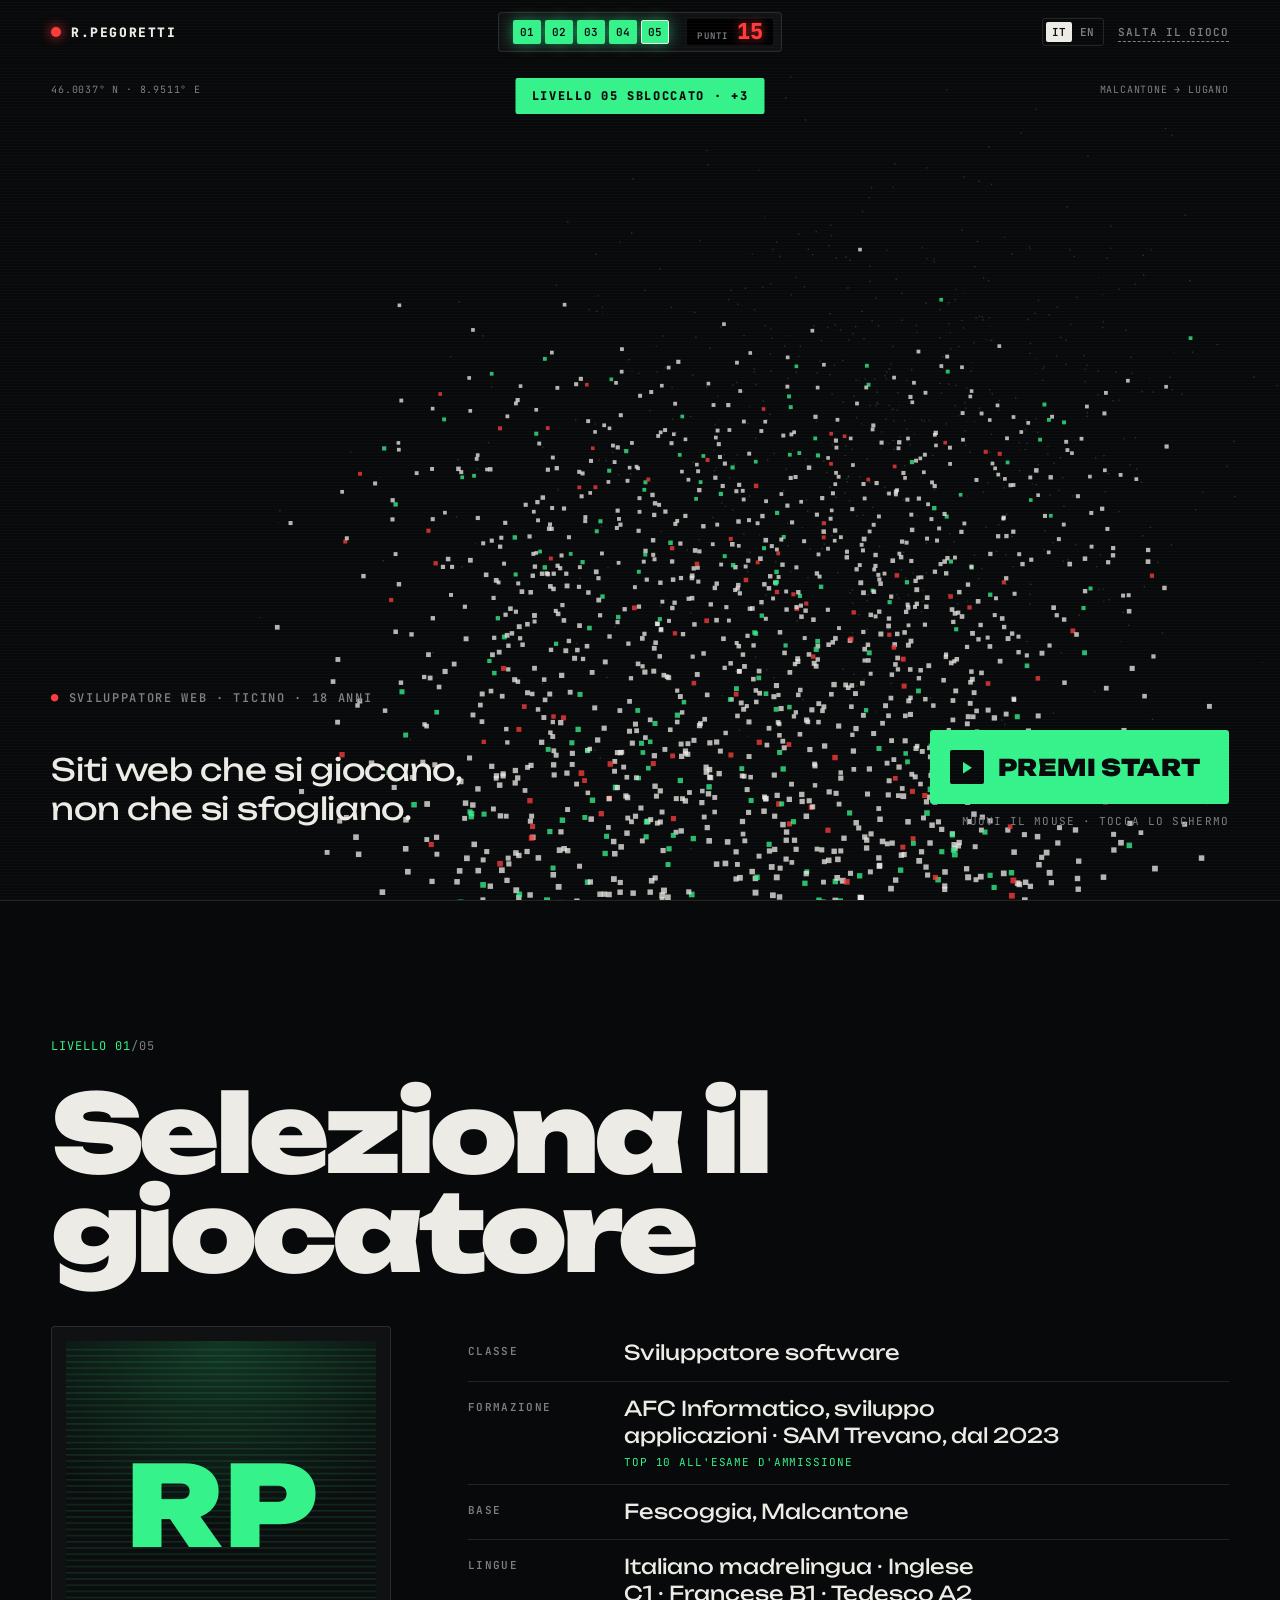
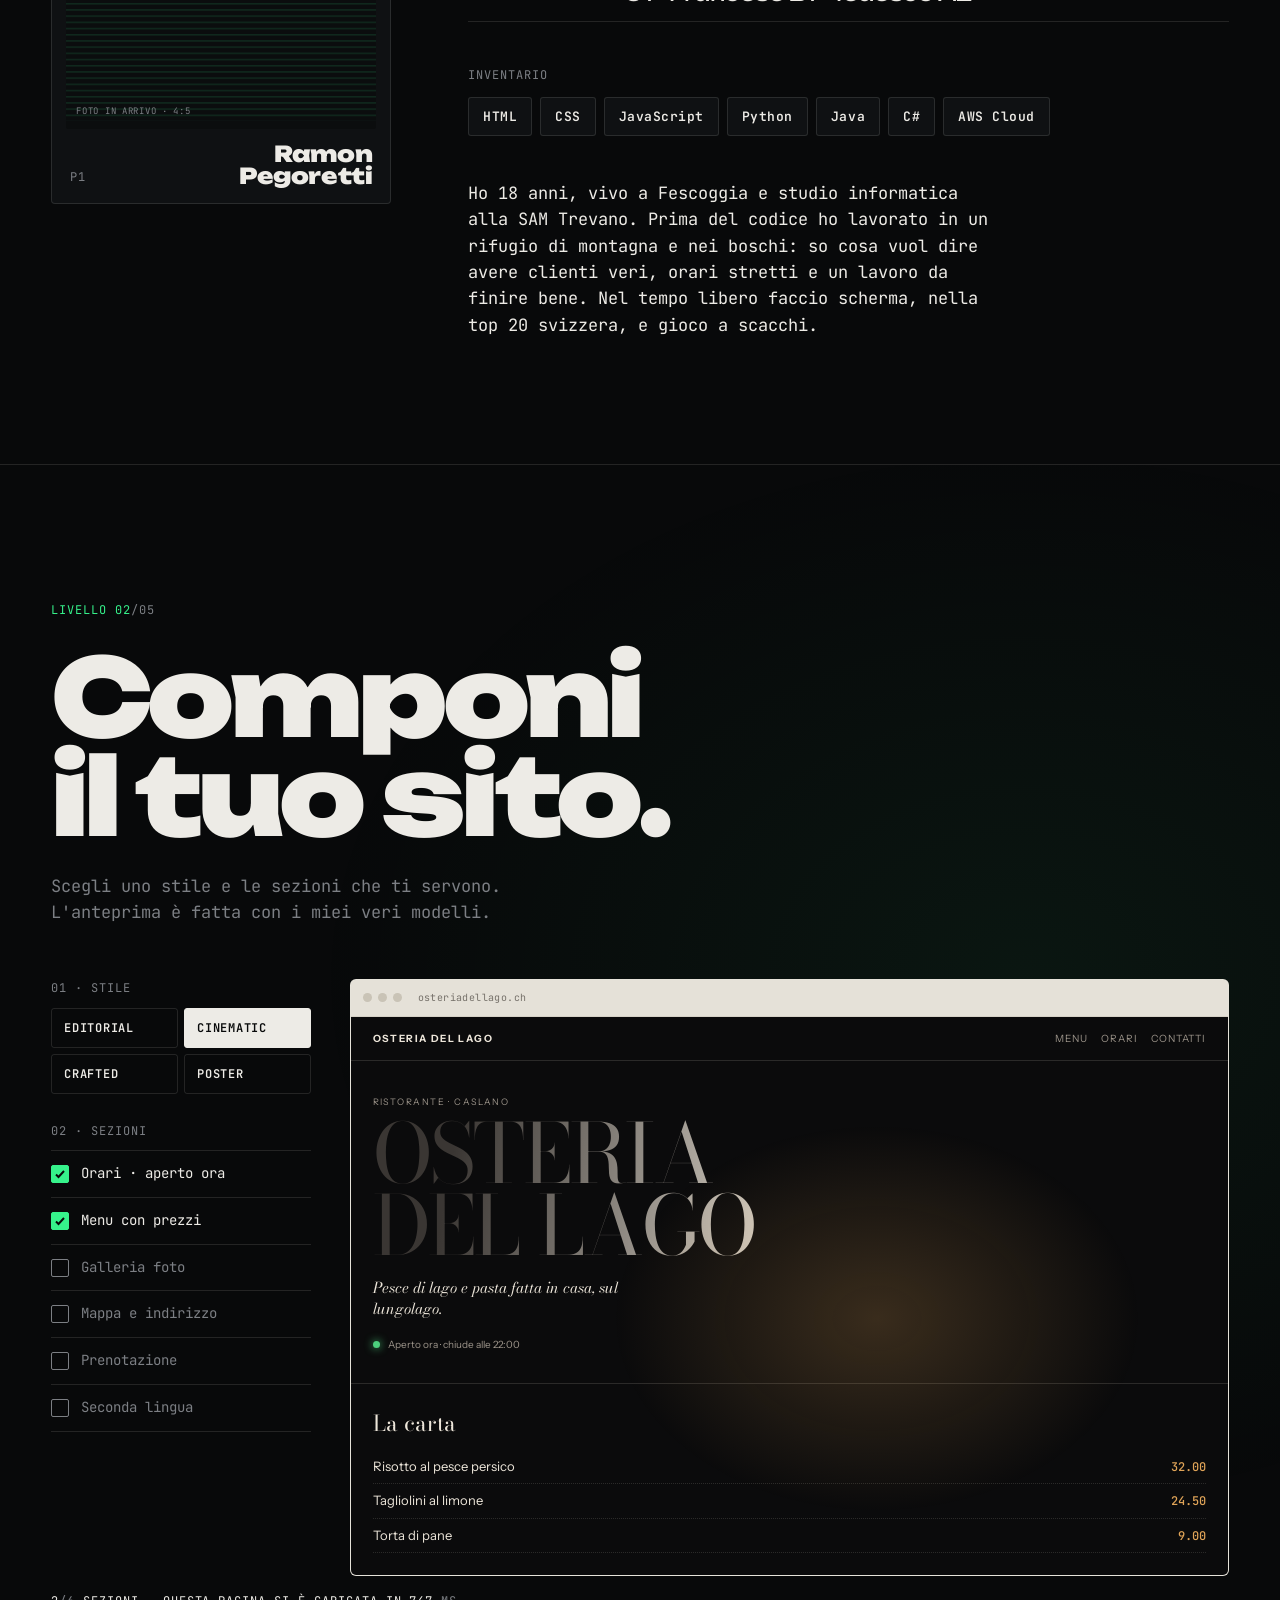
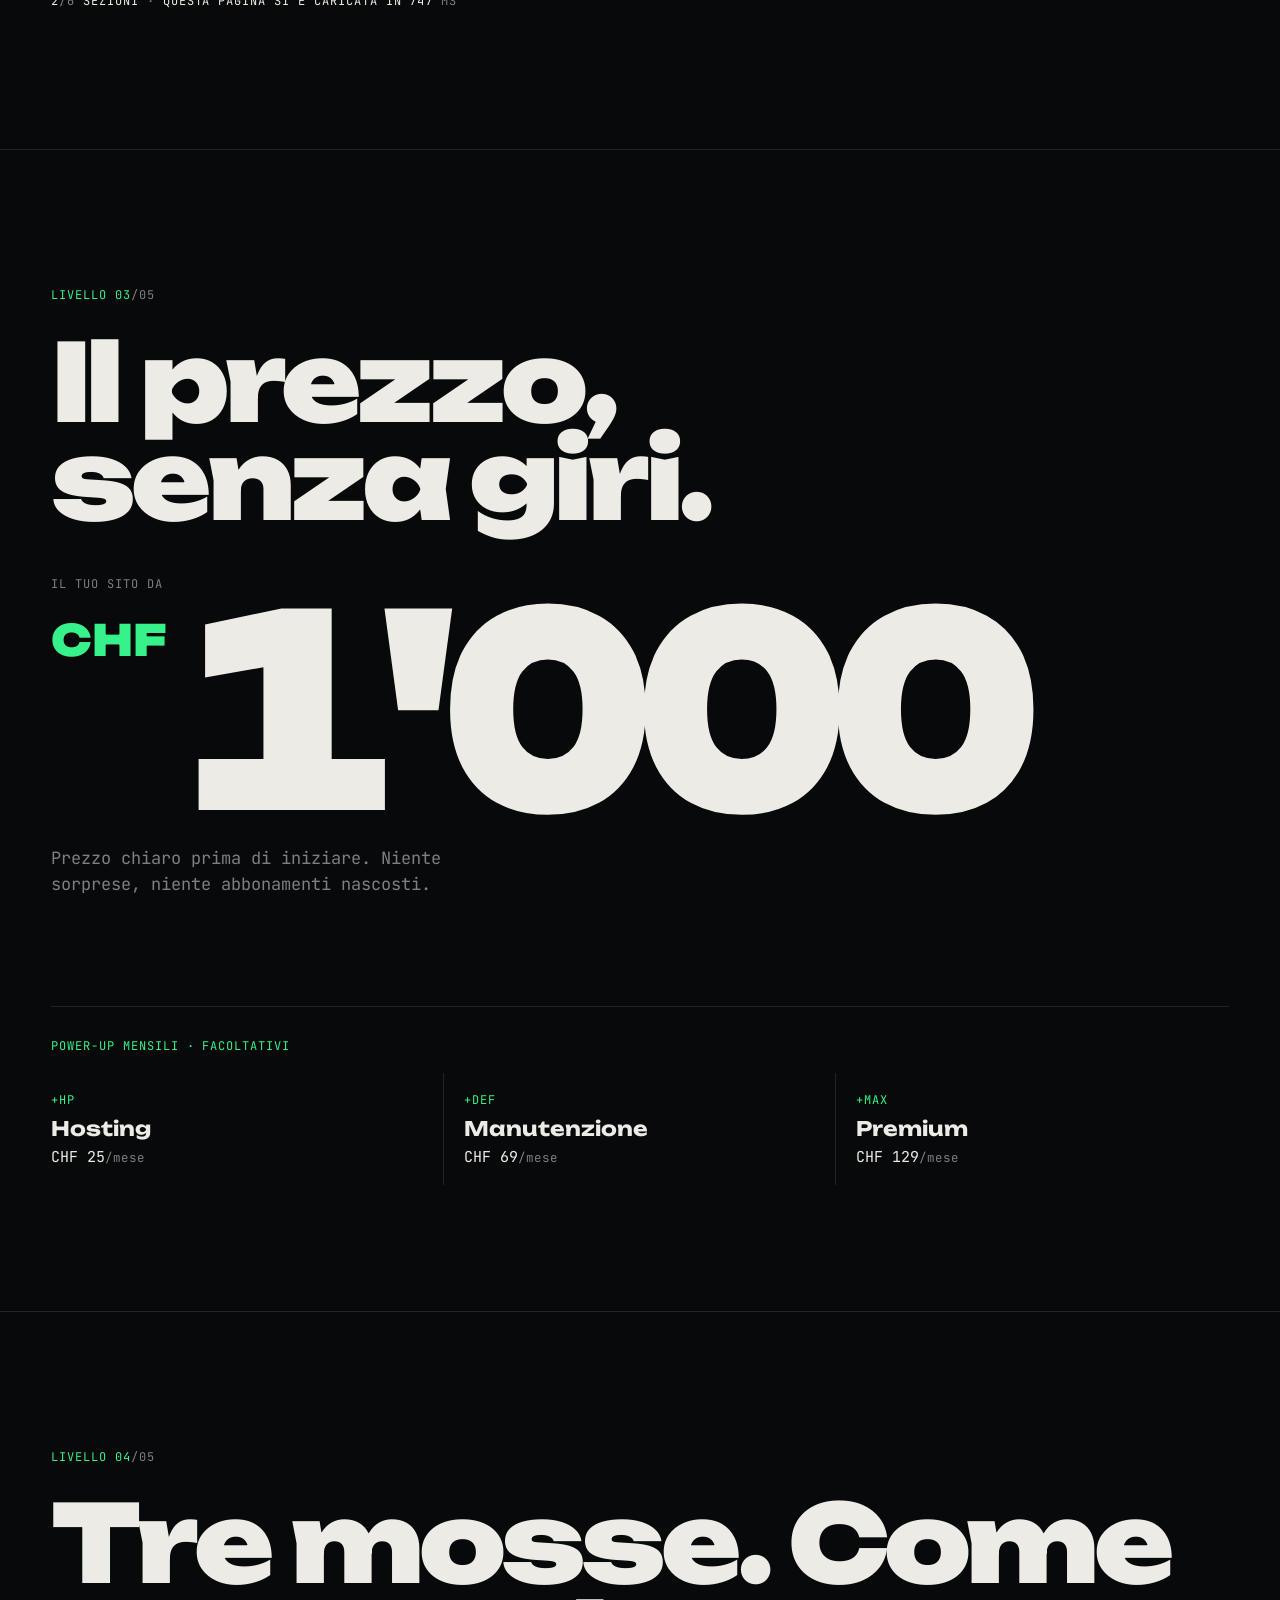
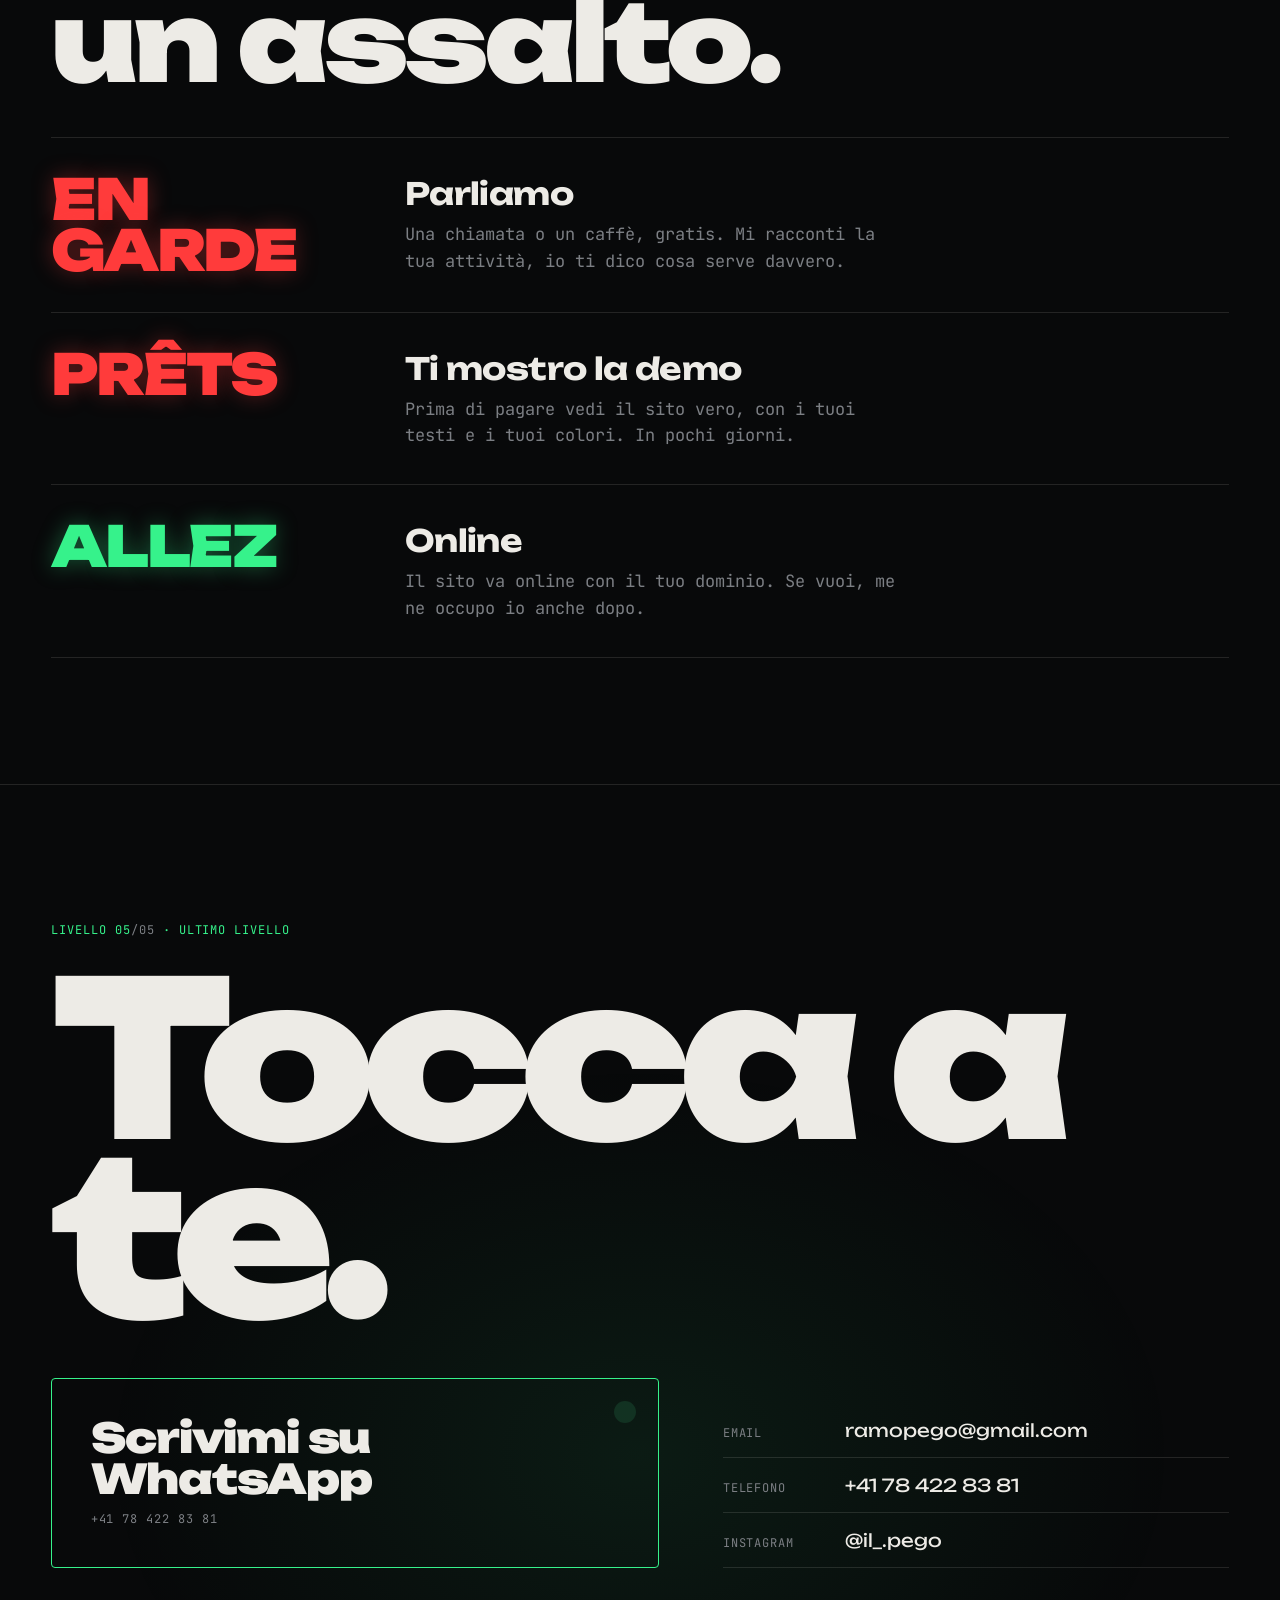
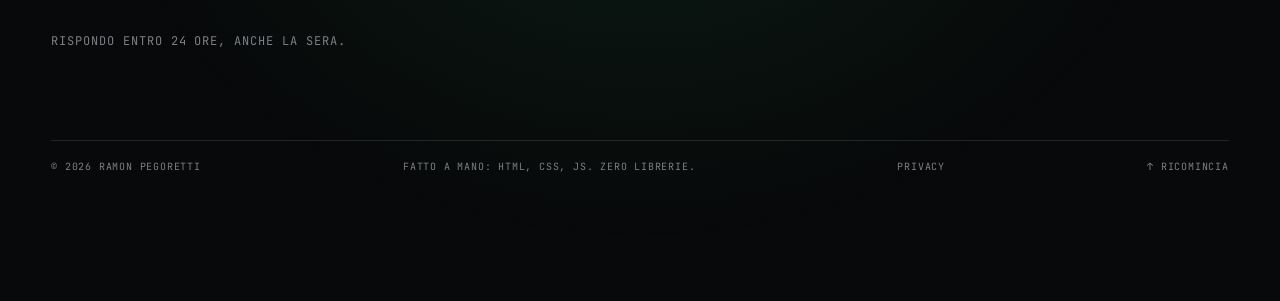
==== index.html @ c69617da "Add privacy page (IT/EN) with legal notice, link it in the footer Covers GitHub Pages hosting, Googl" ====
<!doctype html>
<html lang="it">
<head>
<meta charset="utf-8">
<meta name="viewport" content="width=device-width, initial-scale=1, viewport-fit=cover">
<title>Ramon Pegoretti · Siti web in Ticino</title>
<meta name="description" content="Sviluppatore web in Ticino. Siti veloci e su misura per attività locali, da CHF 1'000.">
<meta name="theme-color" content="#08090A">
<meta property="og:title" content="Ramon Pegoretti · Siti web in Ticino">
<meta property="og:description" content="Premi start. Siti veloci e su misura per attività locali in Ticino.">
<meta property="og:type" content="website">
<link rel="icon" href="data:image/svg+xml,%3Csvg xmlns='http://www.w3.org/2000/svg' viewBox='0 0 32 32'%3E%3Crect width='32' height='32' rx='6' fill='%2308090A'/%3E%3Ccircle cx='11' cy='16' r='5' fill='%23FF3B3B'/%3E%3Ccircle cx='21' cy='16' r='5' fill='%2336F28B'/%3E%3C/svg%3E">
<link rel="preconnect" href="https://fonts.googleapis.com">
<link rel="preconnect" href="https://fonts.gstatic.com" crossorigin>
<link href="https://fonts.googleapis.com/css2?family=JetBrains+Mono:wght@400;600;800&family=Unbounded:wght@400;700;900&display=swap" rel="stylesheet">
<link rel="stylesheet" href="style.css">
<link rel="preload" as="style" id="tplFonts" href="https://fonts.googleapis.com/css2?family=Archivo:wdth,wght@125,900&family=Bodoni+Moda:ital,opsz,wght@0,6..96,400;1,6..96,400&family=Instrument+Serif:ital@0;1&family=Young+Serif&family=Bricolage+Grotesque:wght@400;700&family=Hanken+Grotesk:wght@400;600&family=Instrument+Sans:wght@400;600&family=Caveat:wght@500&display=swap">
<script>document.documentElement.classList.add('js')</script>
<script type="application/ld+json">
{"@context":"https://schema.org","@type":"ProfessionalService","name":"Ramon Pegoretti · Web","description":"Siti web per attività locali in Ticino","areaServed":"Ticino","email":"ramopego@gmail.com","telephone":"+41784228381","priceRange":"da CHF 1000"}
</script>
</head>
<body>

<!-- ============ HUD (fencing scoreboard) ============ -->
<header class="hud" aria-label="Navigazione">
  <a class="hud__id" href="#start">
    <span class="lamp lamp--red" aria-hidden="true"></span>
    <span>R.PEGORETTI</span>
  </a>

  <nav class="hud__board" aria-label="Livelli">
    <ol class="pips">
      <li><a href="#chi" data-pip="1" aria-label="Livello 1">01</a></li>
      <li><a href="#cosa" data-pip="2" aria-label="Livello 2">02</a></li>
      <li><a href="#prezzi" data-pip="3" aria-label="Livello 3">03</a></li>
      <li><a href="#come" data-pip="4" aria-label="Livello 4">04</a></li>
      <li><a href="#contatto" data-pip="5" aria-label="Livello 5">05</a></li>
    </ol>
    <div class="score" aria-live="polite">
      <span class="score__label" data-i18n="hud.score">PUNTI</span>
      <span class="score__num" id="score">00</span>
    </div>
  </nav>

  <div class="hud__right">
    <button class="lang" id="lang" type="button" aria-label="Switch to English">
      <span class="lang__on">IT</span><span>EN</span>
    </button>
    <button class="skip" id="skip" type="button" data-i18n="hud.skip">Salta il gioco</button>
  </div>
</header>

<canvas class="field" id="field" aria-hidden="true"></canvas>
<canvas class="fxlayer" id="fx" aria-hidden="true"></canvas>

<div class="toast" id="toast" role="status" aria-live="polite"></div>

<main>

<!-- ============ START SCREEN ============ -->
<section class="start" id="start">
  <div class="start__ui">
    <p class="start__kicker"><span class="blink">●</span> <span data-i18n="start.kicker">SVILUPPATORE WEB · TICINO · 18 ANNI</span></p>
    <h1 class="start__title">
      <span class="sr-title">Ramon Pegoretti</span>
      <span class="start__line" data-i18n="start.line">Siti web che si giocano, non che si sfogliano.</span>
    </h1>
    <div class="start__actions">
      <a class="btn-start" href="#chi" id="startBtn">
        <span class="btn-start__key">▶</span>
        <span data-i18n="start.cta">PREMI START</span>
      </a>
      <p class="start__hint" data-i18n="start.hint">muovi il mouse · tocca lo schermo</p>
    </div>
  </div>
  <div class="start__meta mono">
    <span>46.0037° N · 8.9511° E</span>
    <span data-i18n="start.meta">MALCANTONE → LUGANO</span>
  </div>
</section>

<!-- ============ LEVEL 01 · CHI SONO ============ -->
<section class="level" id="chi" data-level="1">
  <div class="level__tag mono"><span data-i18n="lv">LIVELLO</span> 01<span class="dim">/05</span></div>
  <h2 class="level__title" data-i18n="l1.title">Seleziona il giocatore</h2>

  <div class="player">
    <div class="player__card">
      <div class="player__portrait" data-gap="photo">
        <svg viewBox="0 0 200 240" aria-hidden="true" class="player__piste">
          <defs>
            <pattern id="scan" width="4" height="4" patternUnits="userSpaceOnUse"><rect width="4" height="1" fill="currentColor" opacity=".12"/></pattern>
          </defs>
          <rect width="200" height="240" fill="url(#scan)"/>
          <text x="100" y="128" text-anchor="middle" font-family="Unbounded" font-weight="900" font-size="72" fill="currentColor">RP</text>
        </svg>
        <span class="mono cap" data-i18n="l1.photo">FOTO IN ARRIVO · 4:5</span>
      </div>
      <div class="player__name">
        <span class="mono dim">P1</span>
        <strong>Ramon<br>Pegoretti</strong>
      </div>
    </div>

    <div class="player__stats">
      <dl class="sheet">
        <div><dt data-i18n="l1.class">Classe</dt><dd data-i18n="l1.classv">Sviluppatore software</dd></div>
        <div><dt data-i18n="l1.school">Formazione</dt><dd><span data-i18n="l1.schoolv">AFC Informatico, sviluppo applicazioni · SAM Trevano, dal 2023</span><small class="sheet__note mono" data-i18n="l1.rank">Top 10 all'esame d'ammissione</small></dd></div>
        <div><dt data-i18n="l1.base">Base</dt><dd>Fescoggia, Malcantone</dd></div>
        <div><dt data-i18n="l1.lang">Lingue</dt><dd data-i18n="l1.langv">Italiano madrelingua · Inglese C1 · Francese B1 · Tedesco A2</dd></div>
      </dl>

      <div class="inv" data-wire="inventory.map(Slot)" style="--d:0">
        <p class="mono dim" data-i18n="l1.inv">INVENTARIO</p>
        <ul aria-label="Competenze tecniche">
          <li>HTML</li><li>CSS</li><li>JavaScript</li><li>Python</li><li>Java</li><li>C#</li><li>AWS Cloud</li>
        </ul>
      </div>

      <p class="bio" data-i18n="l1.bio">Ho 18 anni, vivo a Fescoggia e studio informatica alla SAM Trevano. Prima del codice ho lavorato in un rifugio di montagna e nei boschi: so cosa vuol dire avere clienti veri, orari stretti e un lavoro da finire bene. Nel tempo libero faccio scherma, nella top 20 svizzera, e gioco a scacchi.</p>
    </div>
  </div>
</section>

<!-- ============ LEVEL 02 · COSA COSTRUISCO (builder) ============ -->
<section class="level level--build" id="cosa" data-level="2">
  <div class="level__tag mono"><span data-i18n="lv">LIVELLO</span> 02<span class="dim">/05</span></div>
  <h2 class="level__title" data-i18n="l2.title">Componi il tuo sito.</h2>
  <p class="level__lead" data-i18n="l2.lead">Scegli uno stile e le sezioni che ti servono. L'anteprima è fatta con i miei veri modelli.</p>

  <div class="builder">
    <form class="config" id="config" onsubmit="return false">
      <fieldset>
        <legend class="mono dim" data-i18n="l2.style">01 · Stile</legend>
        <div class="styles">
          <label><input type="radio" name="style" value="editorial"><span>Editorial</span></label>
          <label><input type="radio" name="style" value="cinematic" checked><span>Cinematic</span></label>
          <label><input type="radio" name="style" value="crafted"><span>Crafted</span></label>
          <label><input type="radio" name="style" value="poster"><span>Poster</span></label>
        </div>
      </fieldset>
      <fieldset>
        <legend class="mono dim" data-i18n="l2.sections">02 · Sezioni</legend>
        <div class="checks">
          <label><input type="checkbox" name="sec" value="hours" checked><span data-i18n="b.hours">Orari · aperto ora</span></label>
          <label><input type="checkbox" name="sec" value="menu" checked><span data-i18n="b.menu">Menu con prezzi</span></label>
          <label><input type="checkbox" name="sec" value="gallery"><span data-i18n="b.gallery">Galleria foto</span></label>
          <label><input type="checkbox" name="sec" value="map"><span data-i18n="b.map">Mappa e indirizzo</span></label>
          <label><input type="checkbox" name="sec" value="book"><span data-i18n="b.book">Prenotazione</span></label>
          <label><input type="checkbox" name="sec" value="lang"><span data-i18n="b.lang">Seconda lingua</span></label>
        </div>
      </fieldset>
    </form>

    <div class="screen" id="screen">
      <div class="screen__bar"><i></i><i></i><i></i><span class="mono" id="url">osteriadellago.ch</span></div>
      <div class="mini" id="mini" data-style="cinematic" aria-label="Anteprima del sito">
        <nav class="m-nav">
          <span class="m-brand">Osteria del Lago</span>
          <span class="m-links"><span data-i18n="m.menu">Menu</span><span data-i18n="m.hours">Orari</span><span data-i18n="m.contact">Contatti</span></span>
          <span class="m-lang" data-sec="lang">IT · EN</span>
          <span class="m-btn" data-sec="book" data-i18n="m.book">Prenota</span>
        </nav>
        <header class="m-hero">
          <p class="m-kick" data-i18n="m.kick">Ristorante · Caslano</p>
          <h4 class="m-title">Osteria<br>del Lago</h4>
          <p class="m-sub" data-i18n="m.sub">Pesce di lago e pasta fatta in casa, sul lungolago.</p>
          <span class="m-open" data-sec="hours"><i></i><span data-i18n="m.open">Aperto ora · chiude alle 22:00</span></span>
        </header>
        <section class="m-menu" data-sec="menu">
          <p class="m-h" data-i18n="m.carta">La carta</p>
          <ul>
            <li><span>Risotto al pesce persico</span><b>32.00</b></li>
            <li><span>Tagliolini al limone</span><b>24.50</b></li>
            <li><span>Torta di pane</span><b>9.00</b></li>
          </ul>
        </section>
        <section class="m-gallery" data-sec="gallery"><i></i><i></i><i></i></section>
        <section class="m-map" data-sec="map"><span>Via Lungolago 4 · 6987 Caslano</span></section>
        <section class="m-book" data-sec="book"><span data-i18n="m.bookFull">Prenota un tavolo</span><b>→</b></section>
      </div>
    </div>
  </div>
  <p class="build__meter mono"><span id="built">2</span>/6 <span data-i18n="l2.blocks">sezioni</span> · <span data-i18n="l2.speed">questa pagina si è caricata in</span> <span id="ms">–</span> ms</p>
</section>

<!-- ============ LEVEL 03 · PREZZI ============ -->
<section class="level level--price" id="prezzi" data-level="3">
  <div class="level__tag mono"><span data-i18n="lv">LIVELLO</span> 03<span class="dim">/05</span></div>
  <h2 class="level__title" data-i18n="l3.title">Il prezzo, senza giri.</h2>

  <div class="price">
    <p class="price__from mono" data-i18n="l3.from">IL TUO SITO DA</p>
    <p class="price__num"><span class="cur">CHF</span><span id="priceNum" data-to="1000">1'000</span></p>
    <p class="price__note" data-i18n="l3.note">Prezzo chiaro prima di iniziare. Niente sorprese, niente abbonamenti nascosti.</p>
  </div>

  <div class="powerups" data-wire="plans.forEach(render)" style="--d:0">
    <p class="mono dim" data-i18n="l3.pu">POWER-UP MENSILI · FACOLTATIVI</p>
    <ul>
      <li><span class="mono">+HP</span><strong>Hosting</strong><em>CHF 25<small data-i18n="mo">/mese</small></em></li>
      <li><span class="mono">+DEF</span><strong data-i18n="l3.maint">Manutenzione</strong><em>CHF 69<small data-i18n="mo">/mese</small></em></li>
      <li><span class="mono">+MAX</span><strong>Premium</strong><em>CHF 129<small data-i18n="mo">/mese</small></em></li>
    </ul>
  </div>
</section>

<!-- ============ LEVEL 04 · COME FUNZIONA ============ -->
<section class="level level--quest" id="come" data-level="4">
  <div class="level__tag mono"><span data-i18n="lv">LIVELLO</span> 04<span class="dim">/05</span></div>
  <h2 class="level__title" data-i18n="l4.title">Tre mosse. Come un assalto.</h2>

  <ol class="quest">
    <li>
      <span class="quest__n">EN<br>GARDE</span>
      <div><h3 data-i18n="l4.s1">Parliamo</h3><p data-i18n="l4.s1p">Una chiamata o un caffè, gratis. Mi racconti la tua attività, io ti dico cosa serve davvero.</p></div>
    </li>
    <li>
      <span class="quest__n">PRÊTS</span>
      <div><h3 data-i18n="l4.s2">Ti mostro la demo</h3><p><span data-i18n="l4.s2p">Prima di pagare vedi il sito vero, con i tuoi testi e i tuoi colori.</span> <span data-gap="timing" class="gap-inline" data-i18n="l4.s2t">In pochi giorni.</span></p></div>
    </li>
    <li>
      <span class="quest__n">ALLEZ</span>
      <div><h3 data-i18n="l4.s3">Online</h3><p><span data-i18n="l4.s3p">Il sito va online con il tuo dominio. Se vuoi, me ne occupo io anche dopo.</span></p></div>
    </li>
  </ol>
</section>

<!-- ============ LEVEL 05 · CONTATTO ============ -->
<section class="level level--final" id="contatto" data-level="5">
  <div class="level__tag mono"><span data-i18n="lv">LIVELLO</span> 05<span class="dim">/05</span> · <span data-i18n="l5.tag">ULTIMO LIVELLO</span></div>
  <h2 class="final__title" data-i18n="l5.title">Tocca a te.</h2>

  <div class="final">
    <a class="touche" id="touche" href="https://wa.me/41784228381" target="_blank" rel="noopener">
      <span class="touche__lamp" aria-hidden="true"></span>
      <span class="touche__txt" data-i18n="l5.wa">Scrivimi su WhatsApp</span>
      <span class="mono dim">+41 78 422 83 81</span>
    </a>
    <ul class="links" data-wire="contacts.map(Link)" style="--d:0">
      <li><a href="mailto:ramopego@gmail.com"><span class="mono dim">EMAIL</span>ramopego@gmail.com</a></li>
      <li><a href="tel:+41784228381"><span class="mono dim" data-i18n="l5.tel">TELEFONO</span>+41 78 422 83 81</a></li>
      <li><a href="https://instagram.com/il_.pego" target="_blank" rel="noopener"><span class="mono dim">INSTAGRAM</span>@il_.pego</a></li>
    </ul>
    <p class="final__micro mono" data-gap="reply" data-i18n="l5.micro">Rispondo entro 24 ore, anche la sera.</p>
  </div>

  <footer class="foot mono">
    <span>© 2026 Ramon Pegoretti</span>
    <span data-i18n="foot.made">Fatto a mano: HTML, CSS, JS. Zero librerie.</span>
    <a href="privacy.html">Privacy</a>
    <a href="#start" data-i18n="foot.top">↑ ricomincia</a>
  </footer>
</section>

</main>

<!-- sticky phone bar -->
<nav class="dock" aria-label="Contatto rapido">
  <a href="https://wa.me/41784228381" class="dock__main">WhatsApp</a>
  <a href="tel:+41784228381" data-i18n="dock.call">Chiama</a>
  <a href="mailto:ramopego@gmail.com">Email</a>
</nav>

<script src="i18n.js"></script>
<script src="fx.js"></script>
<script src="game.js"></script>
</body>
</html>
---- style.css ----
/* ============ tokens ============ */
:root{
  --bg:#08090A;
  --bg-2:#0F1113;
  --ink:#EDEBE6;
  --dim:#7C7F84;
  --line:rgba(237,235,230,.12);
  --green:#36F28B;   /* scoreboard: action, "touché" */
  --red:#FF3B3B;     /* scoreboard: hit, alert */
  --display:"Unbounded",ui-sans-serif,sans-serif;
  --mono:"JetBrains Mono",ui-monospace,monospace;
  --ease:cubic-bezier(.16,1,.3,1);
  --gut:clamp(16px,4vw,56px);
  --hud:64px;
}
*,*::before,*::after{box-sizing:border-box}
html{scroll-behavior:smooth;-webkit-text-size-adjust:100%}
body{margin:0;background:var(--bg);color:var(--ink);font:400 17px/1.55 var(--mono);overflow-x:hidden}
a{color:inherit}
button{font:inherit;color:inherit;background:none;border:0;cursor:pointer}
.mono{font-family:var(--mono);letter-spacing:.08em;font-size:12px;text-transform:uppercase}
.dim{color:var(--dim)}
.sr-title{position:absolute;width:1px;height:1px;overflow:hidden;clip:rect(0 0 0 0)}
:focus-visible{outline:2px solid var(--green);outline-offset:3px}
::selection{background:var(--green);color:var(--bg)}

/* grain + scanlines over everything */
body::after{content:"";position:fixed;inset:0;pointer-events:none;z-index:50;
  background:repeating-linear-gradient(0deg,rgba(255,255,255,.018) 0 1px,transparent 1px 3px);mix-blend-mode:screen}

/* ============ HUD ============ */
.hud{position:fixed!important;inset:0 0 auto;z-index:40;height:var(--hud);display:grid;grid-template-columns:1fr auto 1fr;align-items:center;
  padding:0 var(--gut);background:linear-gradient(var(--bg) 30%,rgba(8,9,10,0));}
.hud__id{display:flex;align-items:center;gap:10px;text-decoration:none;font:800 13px var(--mono);letter-spacing:.12em}
.lamp{width:10px;height:10px;border-radius:50%;background:var(--red);box-shadow:0 0 12px var(--red)}
.hud__board{display:flex;align-items:center;gap:18px;border:1px solid var(--line);padding:6px 8px 6px 14px;border-radius:4px;background:var(--bg-2)}
.pips{display:flex;gap:4px;list-style:none;margin:0;padding:0}
.pips a{display:block;font:600 11px var(--mono);text-decoration:none;padding:4px 6px;border-radius:2px;color:var(--dim);border:1px solid transparent;transition:.25s var(--ease)}
.pips a.on{color:var(--bg);background:var(--green);box-shadow:0 0 14px rgba(54,242,139,.5)}
.pips a.here{border-color:var(--ink);color:var(--ink)}
.pips a.on.here{color:var(--bg)}
.score{display:flex;align-items:baseline;gap:8px;padding:2px 10px;background:#000;border-radius:2px}
.score__label{font:600 9px var(--mono);letter-spacing:.14em;color:var(--dim)}
.score__num{font:800 22px/1 var(--mono);color:var(--red);text-shadow:0 0 10px rgba(255,59,59,.7);font-variant-numeric:tabular-nums;min-width:2ch;text-align:right}
.score.bump .score__num{animation:bump .5s var(--ease)}
@keyframes bump{30%{transform:scale(1.35);color:var(--green);text-shadow:0 0 18px var(--green)}}
.hud__right{display:flex;justify-content:flex-end;align-items:center;gap:14px}
.lang{display:flex;gap:2px;font:600 11px var(--mono);border:1px solid var(--line);border-radius:3px;padding:3px}
.lang span{padding:3px 6px;border-radius:2px;color:var(--dim)}
.lang .lang__on{background:var(--ink);color:var(--bg)}
.skip{font:600 11px var(--mono);letter-spacing:.08em;text-transform:uppercase;color:var(--dim);border-bottom:1px dashed var(--dim);padding:2px 0}
.skip:hover{color:var(--ink)}

/* toast */
.toast{position:fixed;left:50%;top:calc(var(--hud) + 14px);z-index:45;transform:translate(-50%,-20px);opacity:0;pointer-events:none;
  font:800 12px var(--mono);letter-spacing:.14em;background:var(--green);color:var(--bg);padding:10px 16px;border-radius:2px;transition:.45s var(--ease);white-space:nowrap}
.toast.show{opacity:1;transform:translate(-50%,0)}

/* ============ START ============ */
.start{position:relative;height:100svh;min-height:560px;overflow:hidden;display:grid;align-items:end;padding:0 var(--gut) clamp(40px,8vh,90px)}
.field,.fxlayer{position:fixed;inset:0;width:100vw;height:100vh;pointer-events:none}
.field{z-index:0}
.fxlayer{z-index:35}
main,.hud,.dock{position:relative}
main{z-index:1}
.start__ui{position:relative;display:grid;grid-template-columns:1fr auto;gap:24px 40px;align-items:end;pointer-events:none}
.start__ui a{pointer-events:auto}
.start__kicker{grid-column:1/-1;margin:0;font:600 12px var(--mono);letter-spacing:.14em;color:var(--dim)}
.blink{color:var(--red);animation:blink 1.2s steps(2) infinite}
@keyframes blink{50%{opacity:0}}
.start__title{margin:0;font:400 clamp(20px,2.4vw,32px)/1.25 var(--display);max-width:22ch;text-wrap:balance;letter-spacing:-.01em}
.start__actions{display:grid;justify-items:end;gap:10px}
.btn-start{display:inline-flex;align-items:center;gap:14px;text-decoration:none;font:900 clamp(18px,1.8vw,24px) var(--display);letter-spacing:.02em;
  background:var(--green);color:var(--bg);padding:20px 28px 20px 20px;border-radius:3px;box-shadow:0 0 0 0 rgba(54,242,139,.5);animation:pulse 2s infinite}
.btn-start__key{display:grid;place-items:center;width:34px;height:34px;background:var(--bg);color:var(--green);border-radius:2px;font-size:14px}
.btn-start:hover{animation:none;box-shadow:0 0 40px rgba(54,242,139,.6)}
@keyframes pulse{70%{box-shadow:0 0 0 18px rgba(54,242,139,0)}100%{box-shadow:0 0 0 0 rgba(54,242,139,0)}}
.start__hint{margin:0;font:400 11px var(--mono);letter-spacing:.1em;color:var(--dim);text-transform:uppercase}
.start__meta{position:absolute;top:calc(var(--hud) + 18px);left:var(--gut);right:var(--gut);display:flex;justify-content:space-between;color:var(--dim);font-size:10px}
/* no-JS fallback: show the name as text */
html:not(.js) .sr-title{position:static;width:auto;height:auto;display:block;font:900 16vw/.9 var(--display);letter-spacing:-.05em}

/* ============ LEVELS shared ============ */
.level{position:relative;min-height:100svh;padding:calc(var(--hud) + 8vh) var(--gut) 14vh;border-top:1px solid var(--line)}
.level__tag{color:var(--green);margin-bottom:28px}
.level__tag .dim{color:var(--dim)}
.level__title{margin:0 0 5vh;font:900 clamp(40px,8.4vw,136px)/.92 var(--display);letter-spacing:-.045em;max-width:12ch;text-wrap:balance}
.level__lead{max-width:52ch;color:var(--dim);margin:-2vh 0 6vh;text-wrap:pretty}
/* locked → unlocked */
.js .level .level__title,.js .level .level__lead{transition:opacity .9s var(--ease),transform .9s var(--ease),filter .9s var(--ease)}
.js .level:not(.unlocked) .level__title{opacity:.08;transform:translateY(40px);filter:blur(6px)}
.js .level:not(.unlocked) .level__lead{opacity:0}

/* ============ L1 PLAYER ============ */
.player{display:grid;grid-template-columns:minmax(220px,340px) 1fr;gap:clamp(28px,6vw,96px);align-items:start}
.player__card{border:1px solid var(--line);background:var(--bg-2);padding:14px;border-radius:4px;position:sticky;top:calc(var(--hud) + 24px)}
.player__portrait{position:relative;aspect-ratio:4/5;background:radial-gradient(120% 80% at 50% 0%,rgba(54,242,139,.18),transparent 60%),#0B0D0E;color:var(--green);border-radius:2px;overflow:hidden}
.player__piste{position:absolute;inset:0;width:100%;height:100%}
.player__portrait .cap{position:absolute;left:10px;bottom:10px;font-size:9px;color:var(--dim)}
.player__name{display:flex;justify-content:space-between;align-items:end;padding:14px 4px 2px}
.player__name strong{font:900 22px/1 var(--display);letter-spacing:-.02em;text-align:right}
.sheet{margin:0;display:grid}
.sheet div{display:grid;grid-template-columns:140px 1fr;gap:16px;padding:14px 0;border-bottom:1px solid var(--line)}
.sheet dt{font:600 11px var(--mono);letter-spacing:.12em;text-transform:uppercase;color:var(--dim);padding-top:4px}
.sheet dd{margin:0;text-wrap:balance;font:400 clamp(17px,1.6vw,22px)/1.3 var(--display)}
.sheet__note{display:block;margin-top:6px;color:var(--green);font-size:11px}
.inv{margin:44px 0}
.inv ul{list-style:none;margin:12px 0 0;padding:0;display:flex;flex-wrap:wrap;gap:8px}
.inv li{font:600 13px var(--mono);letter-spacing:.04em;padding:10px 14px;border:1px solid var(--line);border-radius:3px;background:var(--bg-2);
  transition:transform .5s var(--ease),opacity .5s var(--ease),border-color .2s}
.inv li:hover{border-color:var(--green);color:var(--green)}
.js .level:not(.unlocked) .inv li{opacity:0;transform:translateY(10px) scale(.9)}
.inv li:nth-child(2){transition-delay:40ms}.inv li:nth-child(3){transition-delay:80ms}.inv li:nth-child(4){transition-delay:120ms}
.inv li:nth-child(5){transition-delay:160ms}.inv li:nth-child(6){transition-delay:200ms}.inv li:nth-child(7){transition-delay:240ms}
.bars{list-style:none;padding:0;margin:44px 0;display:grid;gap:12px}
.bars li{display:grid;grid-template-columns:140px 1fr;gap:16px;align-items:center;font:600 12px var(--mono);letter-spacing:.06em}
.bars i{height:10px;background:repeating-linear-gradient(90deg,var(--line) 0 8px,transparent 8px 10px);position:relative}
.bars i::after{content:"";position:absolute;inset:0;width:calc(var(--v)*100%);background:repeating-linear-gradient(90deg,var(--green) 0 8px,transparent 8px 10px);
  transform-origin:left;transition:transform 1.2s var(--ease) .2s}
.js .level:not(.unlocked) .bars i::after{transform:scaleX(0)}
.bio{max-width:52ch;font-size:17px;text-wrap:pretty;margin:0}

/* ============ L2 BUILDER ============ */
.level--build{background:radial-gradient(80% 60% at 80% 40%,rgba(54,242,139,.06),transparent 70%)}
.builder{display:grid;grid-template-columns:260px 1fr;gap:clamp(20px,3vw,40px);align-items:start}
.config{display:grid;gap:28px;position:sticky;top:calc(var(--hud) + 24px)}
.config fieldset{border:0;margin:0;padding:0;display:grid;gap:10px}
.config legend{padding:0;margin-bottom:10px}
.config input{position:absolute;opacity:0;pointer-events:none}
.styles{display:grid;grid-template-columns:1fr 1fr;gap:6px}
.styles span{display:block;padding:11px 12px;border:1px solid var(--line);border-radius:3px;font:600 12px var(--mono);letter-spacing:.06em;text-transform:uppercase;cursor:pointer;transition:.2s var(--ease)}
.styles input:checked+span{background:var(--ink);color:var(--bg);border-color:var(--ink)}
.checks{display:grid;gap:0;border-top:1px solid var(--line)}
.checks label{cursor:pointer}
.checks span{display:flex;align-items:center;gap:12px;padding:12px 0;border-bottom:1px solid var(--line);font-size:14px;transition:color .2s}
.checks span::before{content:"";flex:none;width:18px;height:18px;border:1px solid var(--dim);border-radius:2px;transition:.2s var(--ease);
  background:no-repeat center/12px url("data:image/svg+xml,%3Csvg xmlns='http://www.w3.org/2000/svg' viewBox='0 0 12 12'%3E%3Cpath d='M2 6.5l2.5 2.5L10 3' fill='none' stroke='%2308090A' stroke-width='2'/%3E%3C/svg%3E");background-size:0}
.checks input:checked+span::before{background-color:var(--green);border-color:var(--green);background-size:12px}
.checks input:not(:checked)+span{color:var(--dim)}
.config input:focus-visible+span{outline:2px solid var(--green);outline-offset:2px}
.config label:hover span{border-color:var(--green)}
.screen{position:relative;border:1px solid var(--line);border-radius:6px;background:#E5E1D8;overflow:hidden}
.screen__bar{display:flex;align-items:center;gap:6px;padding:10px 12px;background:#E5E1D8;border-bottom:1px solid #D6D1C6}
.screen__bar i{width:9px;height:9px;border-radius:50%;background:#C9C3B6}
.screen__bar span{margin-left:10px;color:#76716A;font-size:10px;letter-spacing:.04em;text-transform:none}
.build__meter{margin-top:16px;color:var(--dim)}
.build__meter span{color:var(--ink)}

/* ---- mini site: one structure, four skins from Ramon's templates ---- */
.mini{--bg:#0B0B0C;--fg:#EDE6DA;--mute:#9C948A;--acc:#E0A458;--rule:rgba(237,230,218,.14);
  position:relative;background:var(--bg);color:var(--fg);font:400 12px/1.5 "Instrument Sans",var(--mono);min-height:460px;overflow:hidden;
  transition:background .6s var(--ease),color .6s var(--ease)}
.mini *{transition:inherit}
.m-nav{display:flex;align-items:center;gap:16px;padding:14px 22px;border-bottom:1px solid var(--rule);font-size:10px;letter-spacing:.08em;text-transform:uppercase}
.m-brand{font-weight:700;margin-right:auto;letter-spacing:.14em}
.m-links{display:flex;gap:14px;color:var(--mute)}
.m-lang{border:1px solid var(--rule);padding:2px 6px;border-radius:2px}
.m-btn{border:1px solid var(--acc);color:var(--acc);padding:5px 12px;border-radius:99px}
.m-hero{position:relative;padding:34px 22px 30px}
.m-kick{margin:0 0 10px;font-size:9px;letter-spacing:.16em;text-transform:uppercase;color:var(--mute)}
.m-title{margin:0;font:400 clamp(40px,6.4vw,92px)/.88 "Bodoni Moda",serif;text-transform:uppercase;letter-spacing:-.02em;
  background:linear-gradient(100deg,#3a3633 10%,var(--fg) 55%,#55504b 90%);-webkit-background-clip:text;background-clip:text;color:transparent}
.m-sub{margin:16px 0 0;max-width:34ch;font:italic 400 15px/1.35 "Bodoni Moda",serif;color:var(--fg)}
.m-open{display:inline-flex;align-items:center;gap:8px;margin-top:18px;font-size:10px;color:var(--mute)}
.m-open i{width:7px;height:7px;border-radius:50%;background:#4CD07D;box-shadow:0 0 8px #4CD07D}
.m-hero::after{content:"";position:absolute;inset:auto 10% -40% 30%;height:120%;background:radial-gradient(closest-side,rgba(224,164,88,.22),transparent);pointer-events:none}
.m-h{margin:0 0 10px;font:400 22px "Bodoni Moda",serif}
.m-menu{padding:22px;border-top:1px solid var(--rule)}
.m-menu ul{list-style:none;margin:0;padding:0}
.m-menu li{display:flex;gap:10px;align-items:baseline;padding:7px 0;border-bottom:1px dotted var(--rule);font-size:13px}
.m-menu li span{flex:1}
.m-menu b{font:500 12px var(--mono);font-variant-numeric:tabular-nums;color:var(--acc)}
.m-gallery{display:grid;grid-template-columns:2fr 1fr 1fr;gap:6px;padding:0 22px 22px}
.m-gallery i{height:clamp(70px,10vw,130px);border-radius:2px;background:linear-gradient(160deg,#2a2420,#0f0d0c 70%),#1a1614}
.m-gallery i:nth-child(1){background:radial-gradient(70% 60% at 40% 70%,rgba(224,164,88,.35),transparent),#15120f}
.m-map{position:relative;height:110px;margin:0 22px 22px;border-radius:2px;display:flex;align-items:flex-end;padding:10px;font-size:10px;
  background:linear-gradient(90deg,transparent 49.6%,var(--rule) 49.6% 50.4%,transparent 50.4%),linear-gradient(0deg,transparent 44%,var(--rule) 44% 47%,transparent 47%),
  repeating-linear-gradient(35deg,rgba(255,255,255,.03) 0 14px,transparent 14px 28px),rgba(255,255,255,.04)}
.m-map::after{content:"";position:absolute;left:52%;top:28%;width:14px;height:14px;border-radius:50% 50% 50% 0;transform:rotate(-45deg);background:var(--acc)}
.m-book{display:flex;justify-content:space-between;align-items:center;margin:0 22px 22px;padding:14px 18px;background:var(--acc);color:var(--bg);font-weight:600;font-size:13px;border-radius:99px}
/* collapse unchecked sections */
.mini [data-sec]{max-height:420px;opacity:1}
.mini section.off{max-height:0;opacity:0;padding-top:0;padding-bottom:0;margin-top:0;margin-bottom:0;border-width:0;overflow:hidden}
.mini .m-nav .off,.mini .m-open.off{display:none}

/* editorial */
.mini[data-style="editorial"]{--bg:#F3EEE6;--fg:#1C1A17;--mute:#5E574D;--acc:#C8411F;--rule:rgba(28,26,23,.2);font-family:"Hanken Grotesk",sans-serif}
[data-style="editorial"] .m-nav{font-family:var(--mono);font-size:9px}
[data-style="editorial"] .m-btn{border-radius:0;background:var(--fg);color:var(--bg);border-color:var(--fg)}
[data-style="editorial"] .m-title{font-family:"Instrument Serif",serif;font-size:clamp(46px,7.6vw,110px);letter-spacing:-.03em;background:none;color:var(--fg);border-bottom:1px solid var(--fg);padding-bottom:12px}
[data-style="editorial"] .m-sub,[data-style="editorial"] .m-h{font-family:"Instrument Serif",serif}
[data-style="editorial"] .m-hero::after{display:none}
[data-style="editorial"] .m-kick{color:var(--acc)}
[data-style="editorial"] .m-gallery i{background:repeating-linear-gradient(45deg,#E3DACB 0 2px,#EDE6DA 2px 9px);border:1px solid var(--rule)}
[data-style="editorial"] .m-book{border-radius:0;background:var(--fg)}
/* crafted */
.mini[data-style="crafted"]{--bg:#F4EBDD;--fg:#3B2A20;--mute:#7A6352;--acc:#B4532A;--rule:rgba(59,42,32,.18);font-family:"Bricolage Grotesque",sans-serif}
[data-style="crafted"] .m-nav{text-transform:none;letter-spacing:0;font-size:11px;border:0}
[data-style="crafted"] .m-brand{font-family:"Young Serif",serif;font-size:13px;letter-spacing:0}
[data-style="crafted"] .m-btn{background:var(--fg);color:var(--bg);border-color:var(--fg)}
[data-style="crafted"] .m-title{font-family:"Young Serif",serif;font-size:clamp(36px,5.4vw,78px);letter-spacing:-.03em;background:none;color:var(--fg);max-width:60%}
[data-style="crafted"] .m-sub,[data-style="crafted"] .m-h{font-family:"Young Serif",serif;font-style:normal;max-width:55%}
[data-style="crafted"] .m-kick{font:500 15px "Caveat",cursive;letter-spacing:0;text-transform:none;color:var(--acc)}
[data-style="crafted"] .m-hero::after{inset:22px 22px 22px auto;width:32%;height:auto;border-radius:999px 999px 18px 18px;background:linear-gradient(#A3AD94,#7C8C6E)}
[data-style="crafted"] .m-gallery i{border-radius:18px;background:linear-gradient(160deg,#C8B79C,#A88B6A)}
[data-style="crafted"] .m-gallery i:nth-child(1){background:linear-gradient(#A3AD94,#7C8C6E)}
[data-style="crafted"] .m-map,[data-style="crafted"] .m-book{border-radius:18px}
[data-style="crafted"] .m-book{color:#fff}
/* poster */
.mini[data-style="poster"]{--bg:#FF4F1A;--fg:#0E0E0E;--mute:#0E0E0E;--acc:#0E0E0E;--rule:rgba(14,14,14,.9);font-family:"Archivo",sans-serif}
[data-style="poster"] .m-nav{font-weight:700;font-family:var(--mono)}
[data-style="poster"] .m-btn{border-radius:0;background:var(--fg);color:#FF4F1A}
[data-style="poster"] .m-title{font:900 clamp(40px,6.6vw,96px)/.86 "Archivo",sans-serif;font-stretch:125%;letter-spacing:-.02em;background:none;color:var(--fg)}
[data-style="poster"] .m-sub{font:800 15px/1.2 "Archivo",sans-serif}
[data-style="poster"] .m-h{font:900 22px "Archivo",sans-serif;text-transform:uppercase}
[data-style="poster"] .m-hero::after{display:none}
[data-style="poster"] .m-open{background:#F2F0EA;color:var(--fg);padding:8px 14px;border-radius:99px;font-weight:700}
[data-style="poster"] .m-menu b{color:var(--fg)}
[data-style="poster"] .m-gallery i{background:#0E0E0E}
[data-style="poster"] .m-gallery i:nth-child(2){background:#D7FF3A}
[data-style="poster"] .m-gallery i:nth-child(3){background:#2340FF}
[data-style="poster"] .m-book{border-radius:0;color:#FF4F1A}

/* ============ L3 PRICE ============ */
.level--price{display:grid;align-content:center}
.price{display:grid;justify-items:start}
.price__from{color:var(--dim);margin:0 0 8px}
.price__num{margin:0;font:900 clamp(72px,21vw,340px)/.8 var(--display);letter-spacing:-.06em;font-variant-numeric:tabular-nums;display:flex;align-items:flex-start;gap:.06em}
.price__num .cur{font-size:.16em;letter-spacing:0;margin-top:.5em;color:var(--green)}
.price__note{max-width:42ch;color:var(--dim);margin:28px 0 0}
.powerups{margin-top:12vh;border-top:1px solid var(--line);padding-top:18px}
.powerups ul{list-style:none;margin:18px 0 0;padding:0;display:grid;grid-template-columns:repeat(3,1fr);gap:0}
.powerups li{display:grid;gap:6px;padding:18px 20px 18px 0;border-right:1px solid var(--line)}
.powerups li+li{padding-left:20px}
.powerups li:last-child{border-right:0}
.powerups .mono{color:var(--green)}
.powerups strong{font:700 20px var(--display)}
.powerups em{font:400 15px var(--mono);font-style:normal}
.powerups small{color:var(--dim)}

/* ============ L4 QUEST ============ */
.quest{list-style:none;margin:0;padding:0;display:grid;border-top:1px solid var(--line)}
.quest li{display:grid;grid-template-columns:minmax(140px,28%) 1fr;gap:24px;padding:4vh 0;border-bottom:1px solid var(--line);align-items:start}
.quest__n{font:900 clamp(28px,4.4vw,64px)/.9 var(--display);letter-spacing:-.04em;color:var(--red);text-shadow:0 0 22px rgba(255,59,59,.35)}
.quest li:last-child .quest__n{color:var(--green);text-shadow:0 0 22px rgba(54,242,139,.35)}
.quest h3{margin:0 0 8px;font:700 clamp(22px,2.4vw,34px) var(--display);letter-spacing:-.02em}
.quest p{margin:0;max-width:50ch;color:var(--dim)}
.js .quest li{transition:opacity .8s var(--ease),transform .8s var(--ease)}
.js .level:not(.unlocked) .quest li{opacity:0;transform:translateX(-30px)}
.quest li:nth-child(2){transition-delay:.12s}.quest li:nth-child(3){transition-delay:.24s}

/* ============ L5 FINAL ============ */
.level--final{display:grid;align-content:space-between;background:radial-gradient(60% 50% at 50% 60%,rgba(54,242,139,.08),transparent 70%)}
.final__title{margin:0;font:900 clamp(64px,17vw,280px)/.82 var(--display);letter-spacing:-.06em}
.final{display:grid;grid-template-columns:1.2fr 1fr;gap:clamp(24px,5vw,80px);align-items:end;margin-top:6vh}
.touche{position:relative;display:grid;gap:10px;text-decoration:none;padding:clamp(24px,3vw,40px);border:1px solid var(--green);border-radius:4px;overflow:hidden;transition:.3s var(--ease)}
.touche__txt{font:900 clamp(26px,3.2vw,48px)/1 var(--display);letter-spacing:-.03em}
.touche__lamp{position:absolute;right:22px;top:22px;width:22px;height:22px;border-radius:50%;background:#123222;transition:.15s}
.touche:hover,.touche:focus-visible{background:var(--green);color:var(--bg)}
.touche:hover .dim{color:var(--bg)}
.touche:hover .touche__lamp,.touche.hit .touche__lamp{background:#fff;box-shadow:0 0 30px 8px var(--green)}
.links{list-style:none;margin:0;padding:0;display:grid}
.links a{display:grid;grid-template-columns:110px 1fr;gap:12px;align-items:baseline;padding:16px 0;border-bottom:1px solid var(--line);text-decoration:none;font:400 clamp(15px,1.4vw,19px) var(--display);word-break:break-all}
.links a:hover{color:var(--green)}
.final__micro{grid-column:1/-1;color:var(--dim);margin:0}
.foot{display:flex;flex-wrap:wrap;gap:12px 32px;justify-content:space-between;margin-top:10vh;padding-top:18px;border-top:1px solid var(--line);color:var(--dim);font-size:10px}
.foot a{text-decoration:none}

/* gaps: visible marker while drafting */
[data-gap]{outline:1px dashed rgba(255,59,59,.0)}
.show-gaps [data-gap]{outline-color:rgba(255,59,59,.7);outline-offset:3px}

/* ============ dock (phone) ============ */
.dock{display:none}

/* ============ quick mode (skip the game) ============ */
.quick .field{opacity:.25}
.quick .toast{display:none}

/* ============ responsive ============ */
@media (max-width:900px){
  .hud{grid-template-columns:1fr auto auto;gap:10px}
  .pips{display:none}
  .hud__board{padding:4px;gap:0}
  .hud__right{gap:10px}
  .player{grid-template-columns:1fr}
  .player__card{position:relative;top:0;max-width:300px}
  .builder{grid-template-columns:1fr}
  .config{position:relative;top:0}
  .checks{grid-template-columns:1fr 1fr;column-gap:16px}
  .final{grid-template-columns:1fr}
}
@media (max-width:600px){
  :root{--hud:56px}
  body{font-size:16px;padding-bottom:64px}
  .hud__id span:last-child{font-size:11px}
  .skip{display:none}
  .start__ui{grid-template-columns:1fr}
  .start__actions{justify-items:start}
  .start__meta span:first-child{display:none}
  .sheet div,.bars li{grid-template-columns:100px 1fr;gap:12px}
  .powerups ul{grid-template-columns:1fr}
  .powerups li,.powerups li+li{padding:14px 0;border-right:0;border-bottom:1px solid var(--line);grid-template-columns:60px 1fr auto;align-items:baseline}
  .quest li{grid-template-columns:1fr;gap:10px}
  .links a{grid-template-columns:1fr;gap:2px}
  .styles{grid-template-columns:repeat(4,1fr)}
  .styles span{padding:10px 4px;text-align:center;font-size:10px}
  .checks{grid-template-columns:1fr}
  .m-links{display:none}
  .dock{display:grid;grid-template-columns:2fr 1fr 1fr;position:fixed;inset:auto 0 0;z-index:41;background:var(--bg-2);border-top:1px solid var(--line);padding:8px;gap:8px;padding-bottom:max(8px,env(safe-area-inset-bottom))}
  .dock a{display:grid;place-items:center;min-height:44px;text-decoration:none;font:700 13px var(--mono);border:1px solid var(--line);border-radius:3px}
  .dock .dock__main{background:var(--green);color:var(--bg);border-color:var(--green)}
}

@media (prefers-reduced-motion:reduce){
  html{scroll-behavior:auto}
  *,*::before,*::after{animation-duration:.01ms!important;animation-iteration-count:1!important;transition-duration:.01ms!important}
}

/* ============ compile effect: wireframe → real content ============ */
.sheet,.inv,.bio,.price,.powerups,.links,.quest{position:relative}
.js [data-wire]::after{content:attr(data-wire);position:absolute;inset:0;z-index:3;pointer-events:none;
  display:flex;align-items:flex-start;padding:10px 12px;font:600 11px var(--mono);letter-spacing:.02em;color:var(--green);
  background:
    linear-gradient(90deg,var(--green) 0 2px,transparent 2px) no-repeat,
    repeating-linear-gradient(180deg,transparent 0 26px,rgba(237,235,230,.07) 26px 34px) 12px 34px/60% 100% no-repeat,
    var(--bg-2);
  border:1px dashed rgba(54,242,139,.45);
  clip-path:inset(0 0 0 0);
  transition:clip-path .5s cubic-bezier(.7,0,.2,1);transition-delay:calc(var(--d,0) * 90ms + 200ms)}
.js .unlocked [data-wire]::after{clip-path:inset(0 0 0 100%)}
.quick [data-wire]::after{transition-delay:0s!important;transition-duration:.3s!important}
.mini [data-sec].assemble{animation:popup .9s cubic-bezier(.16,1,.3,1) both}
@keyframes popup{from{opacity:0;transform:translateY(14px) scale(.985)}}
@media (prefers-reduced-motion:reduce){.js [data-wire]::after{display:none}}
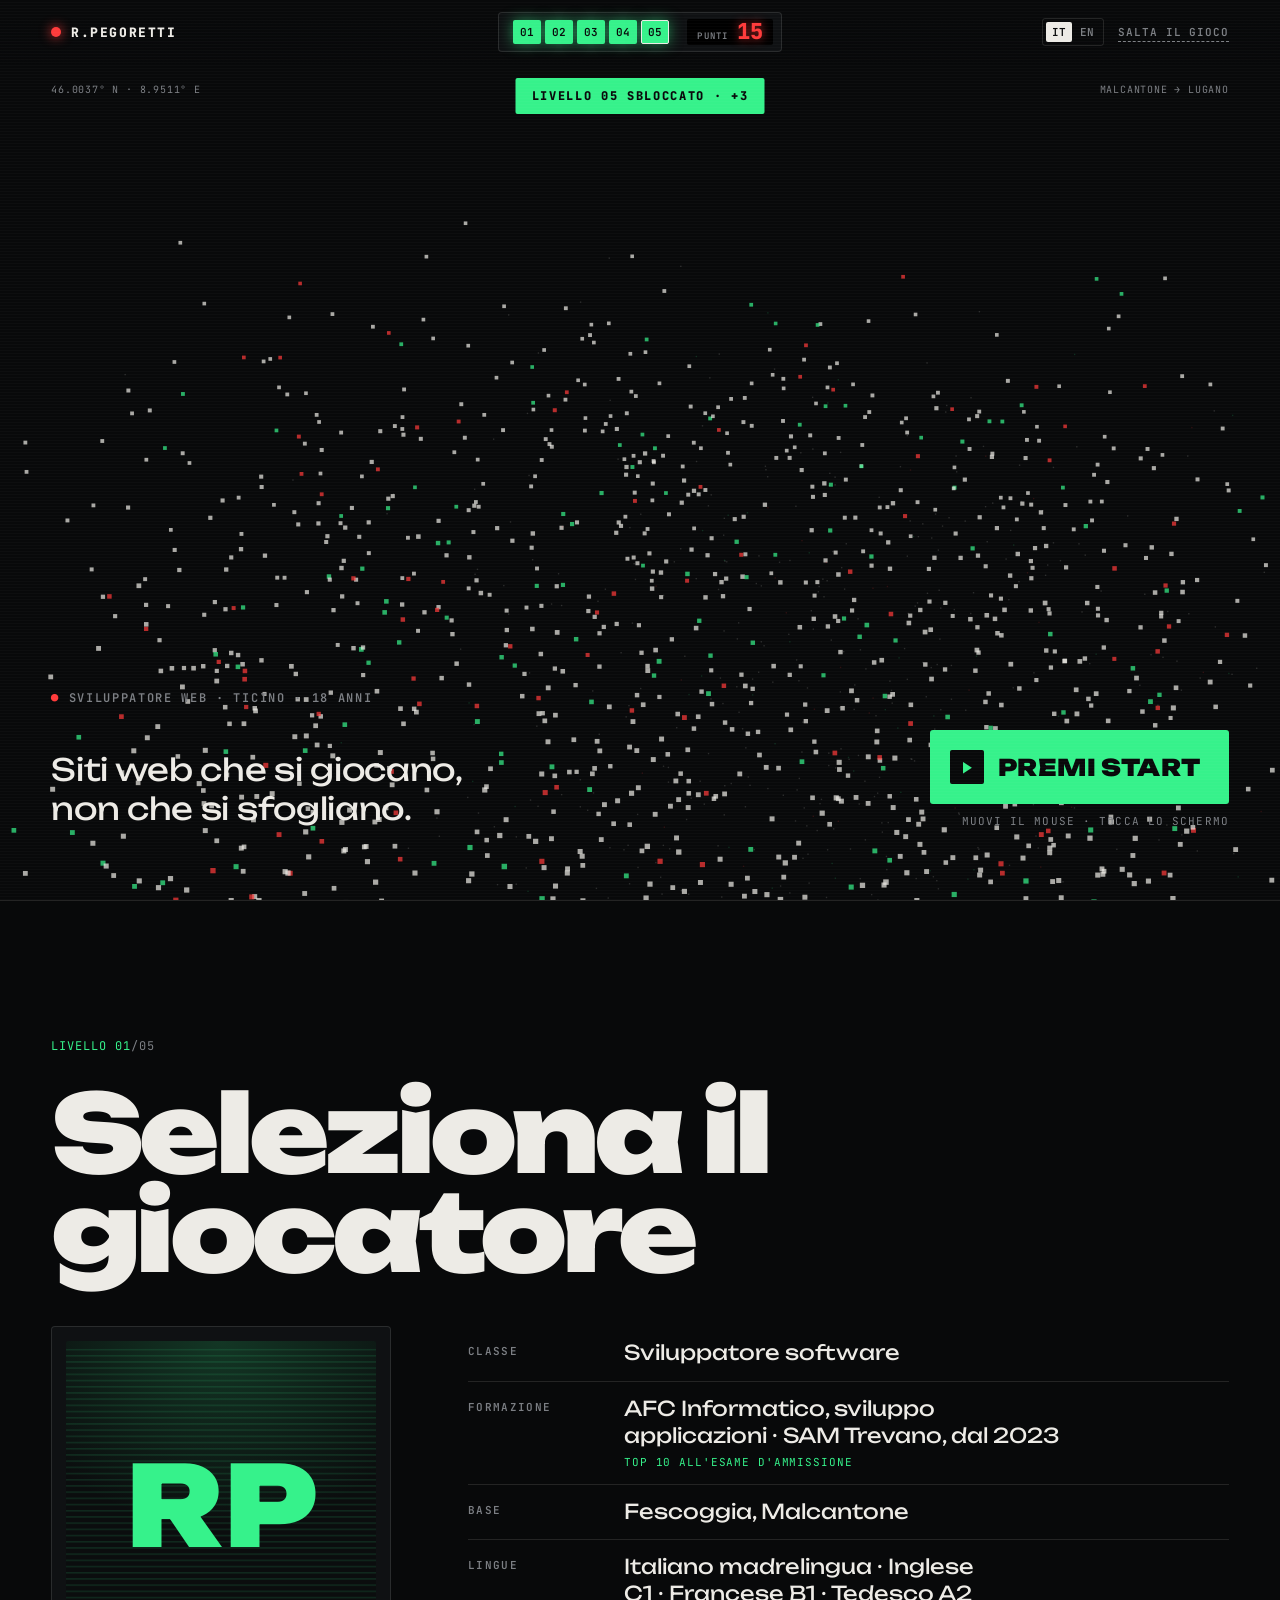
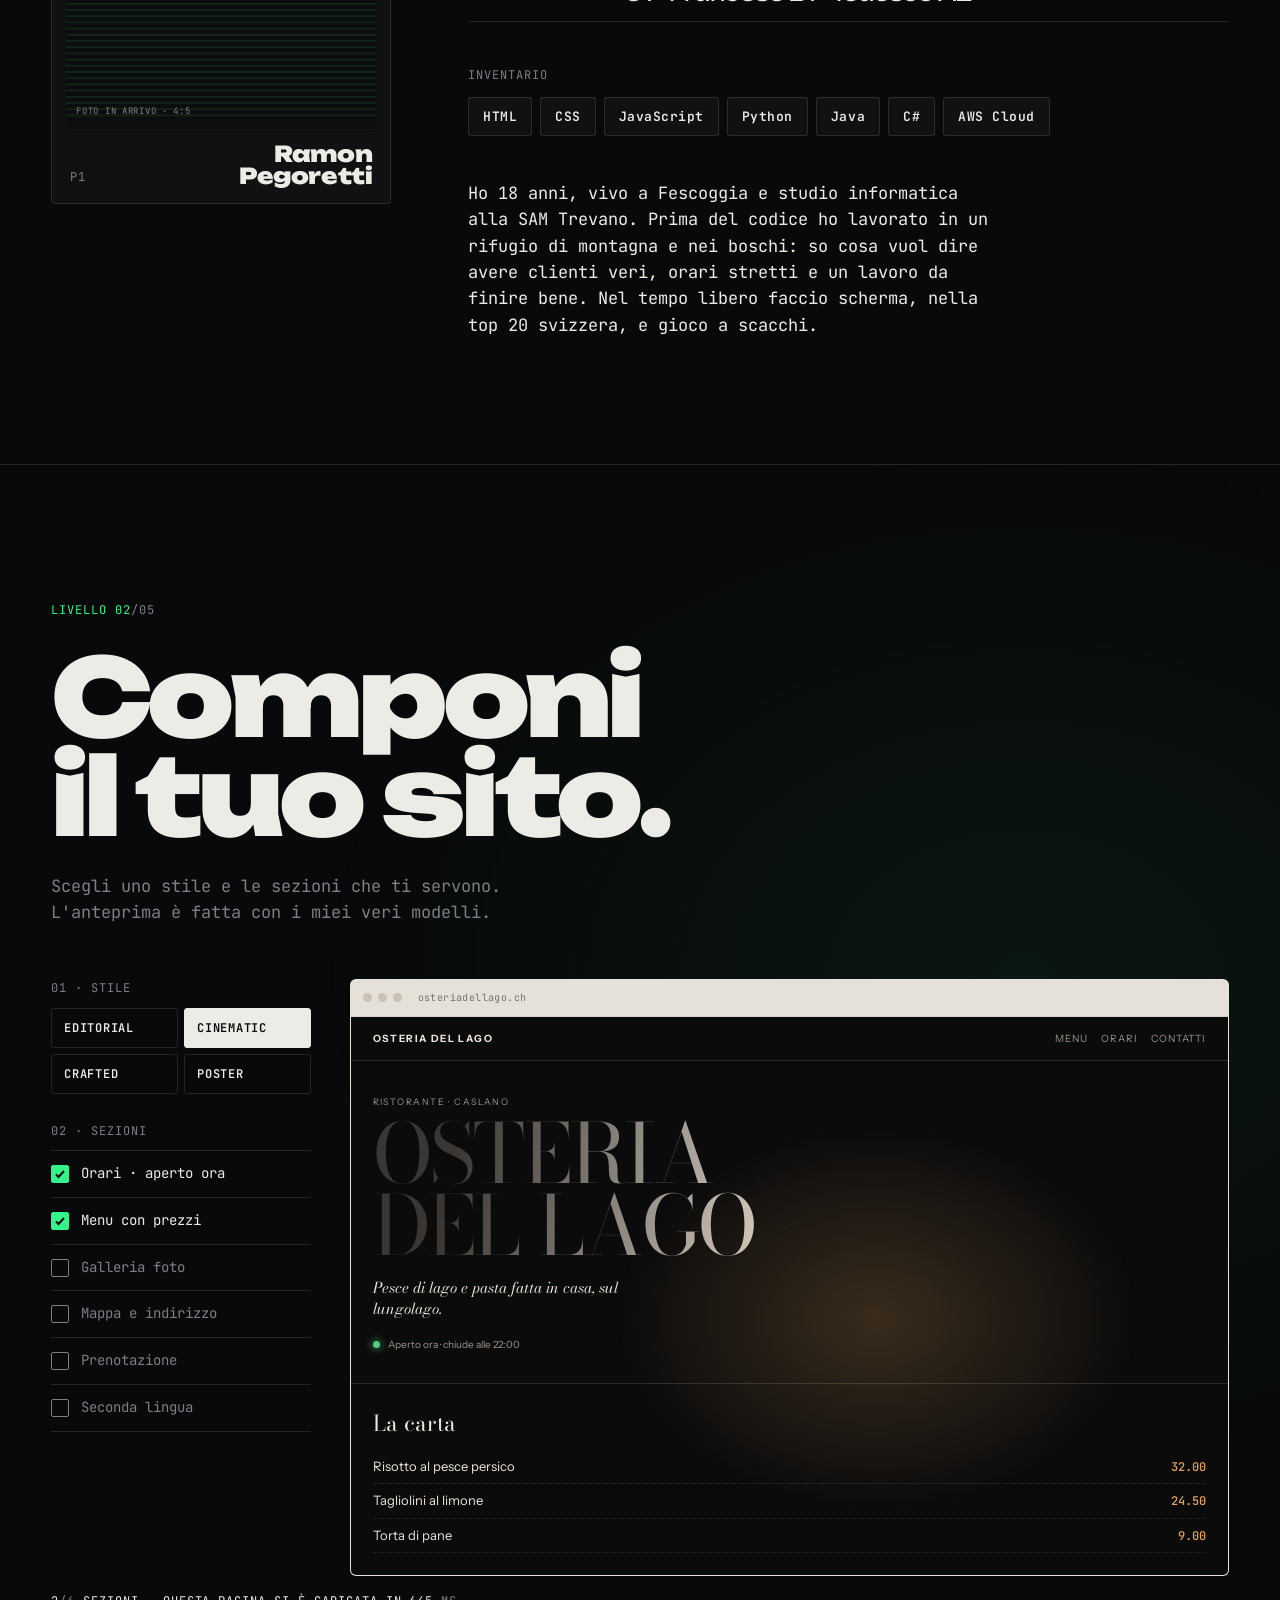
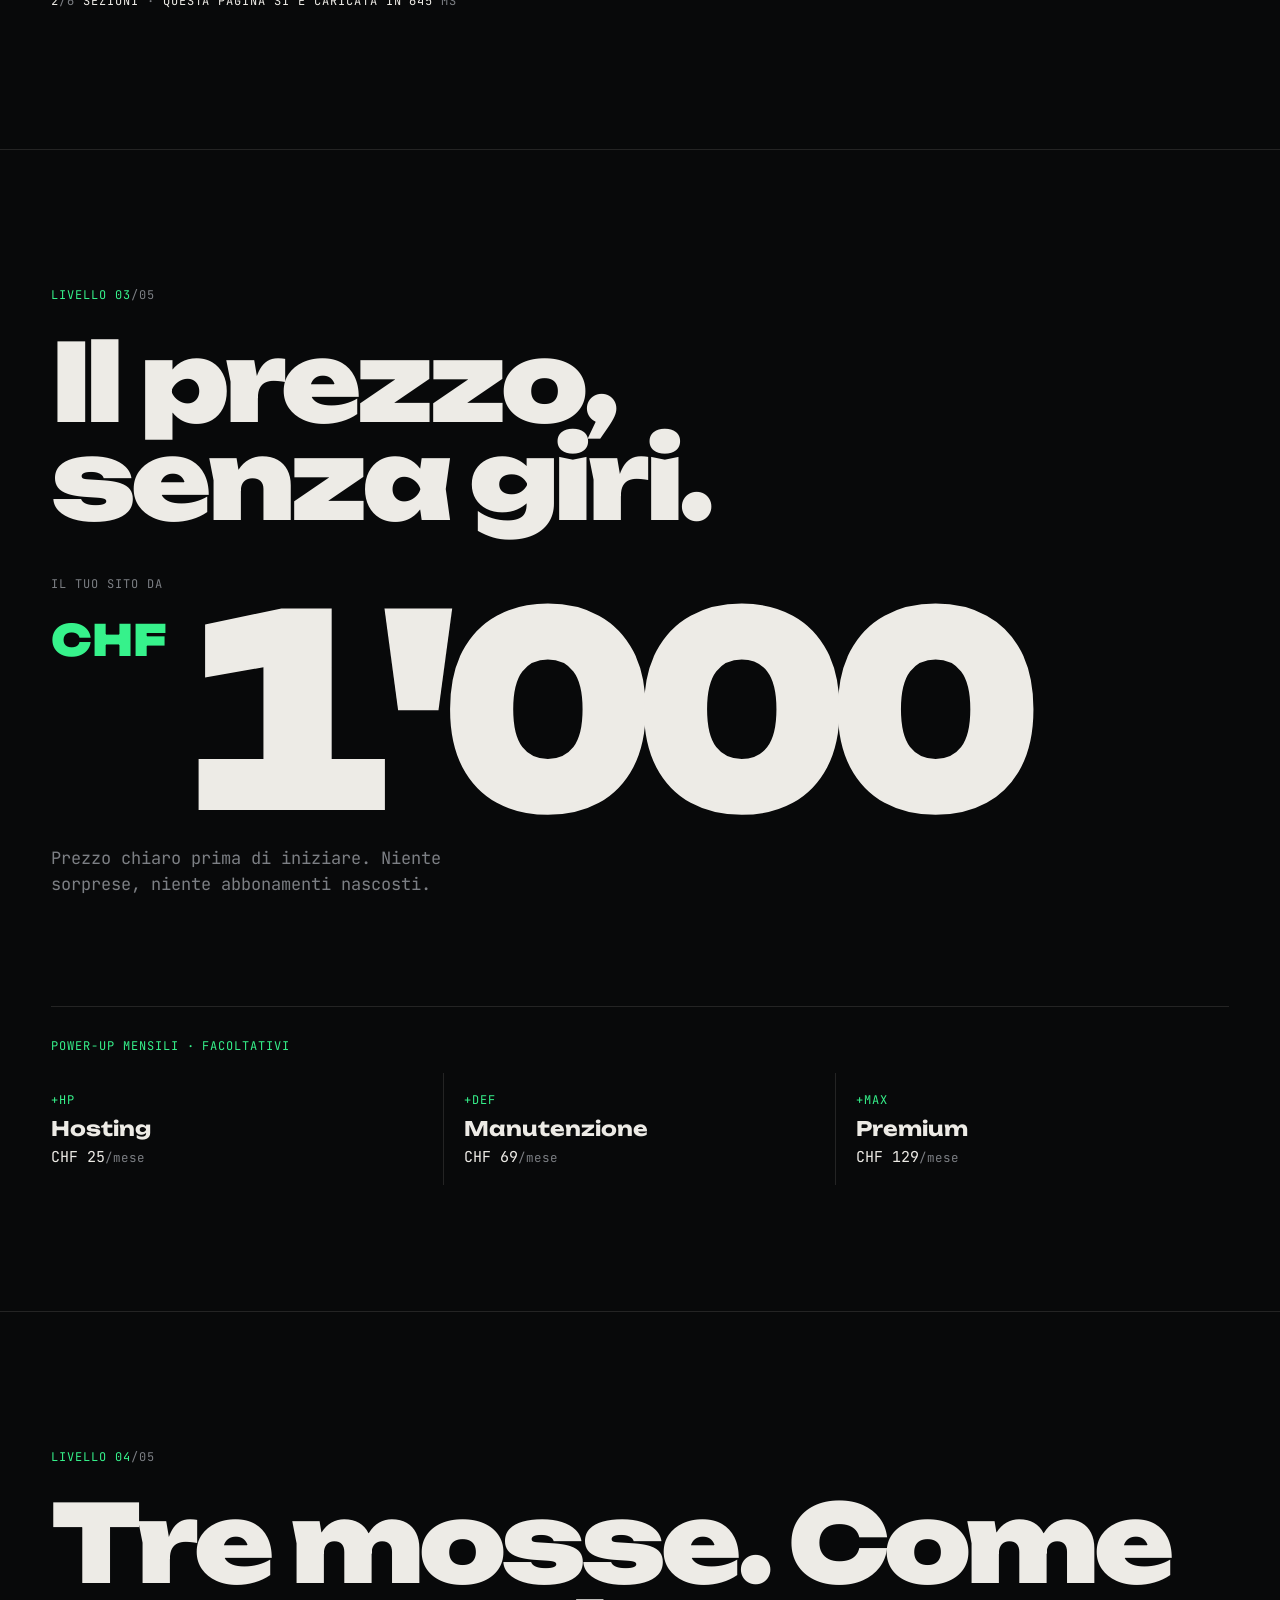
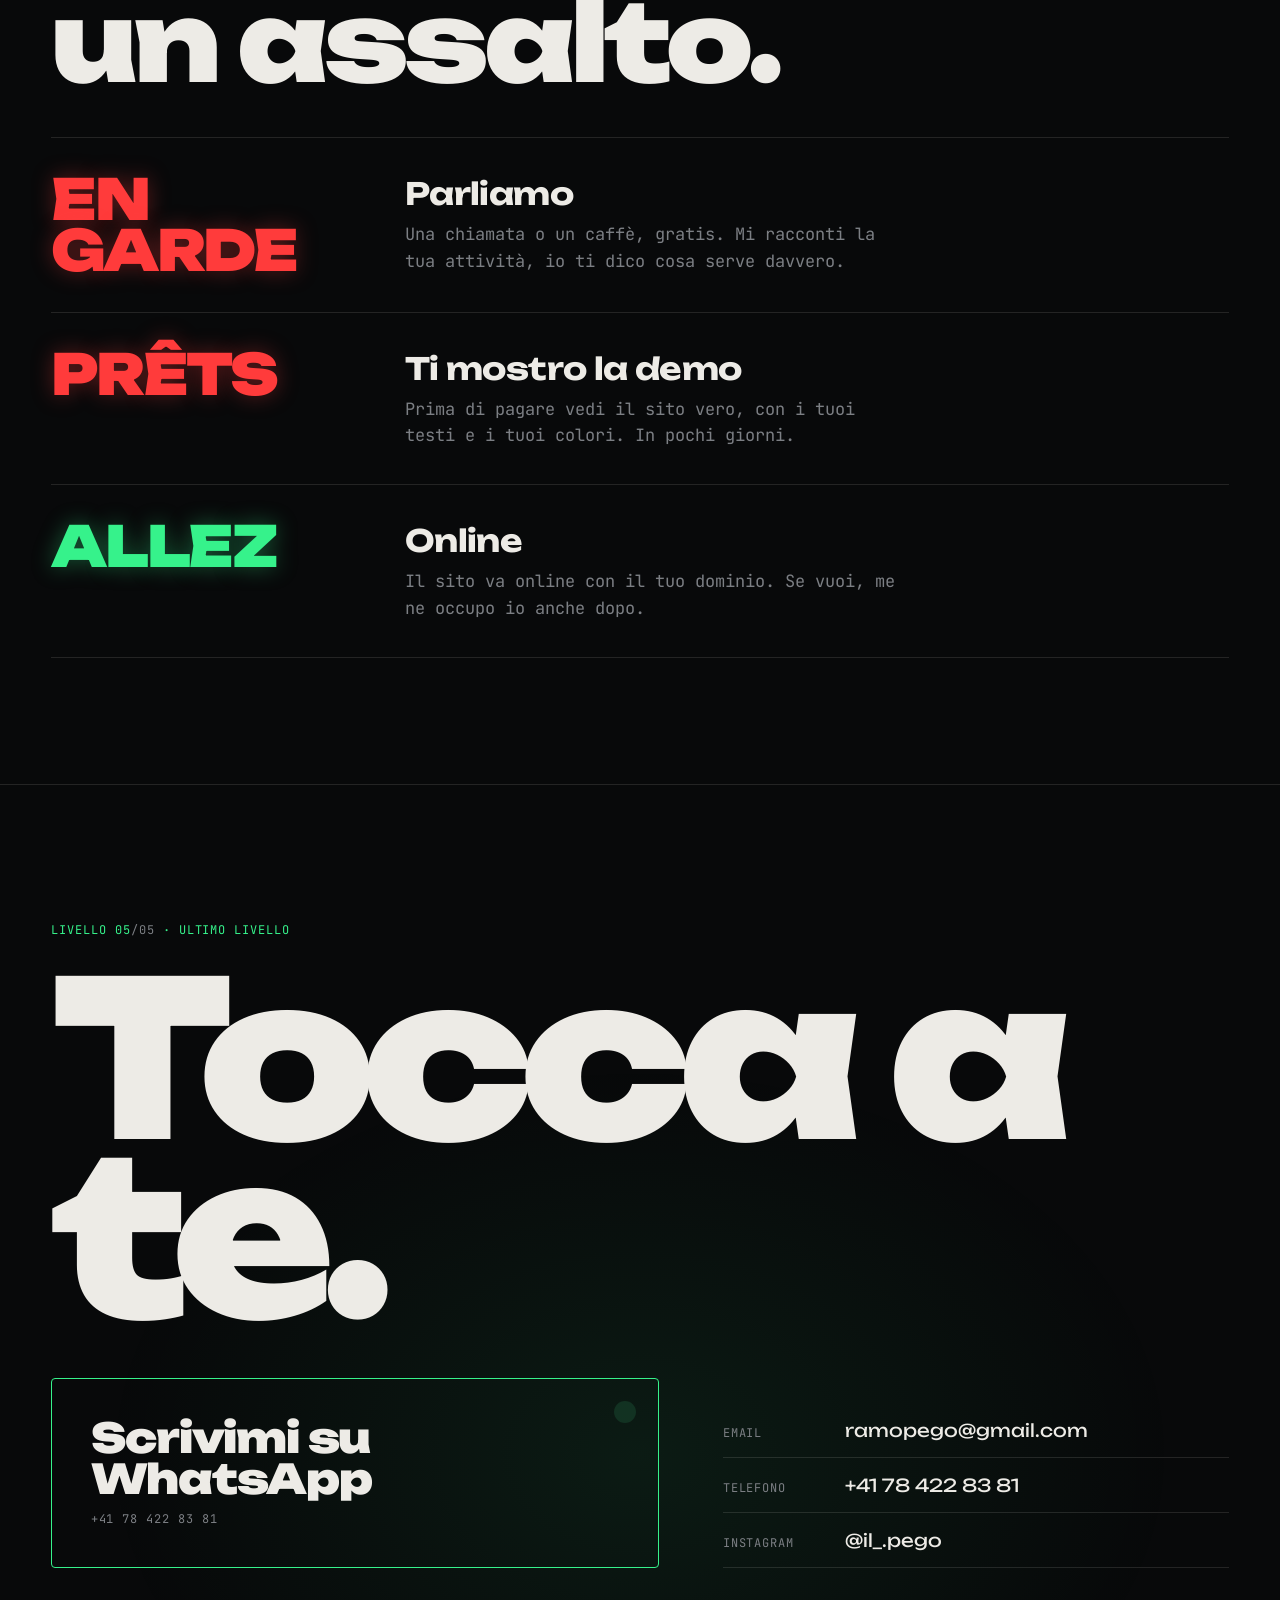
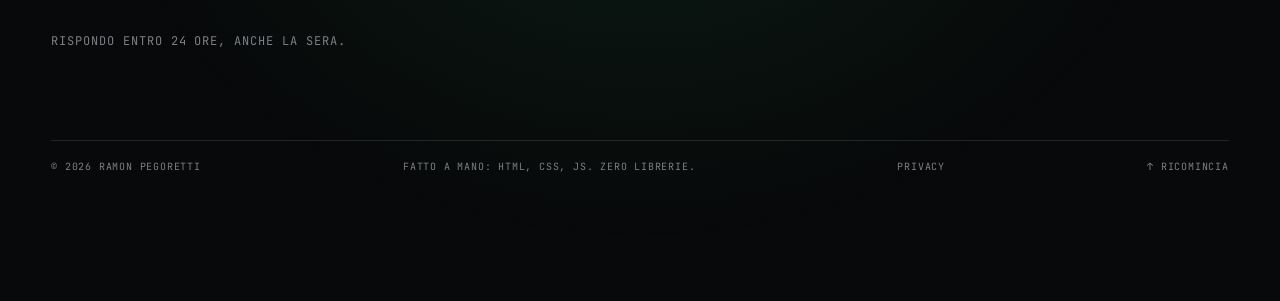
==== commit 51209d30: "Boot screen, configurator empty state, custom 404, icon set and share image - Short boot screen that" ====
--- a/index.html
+++ b/index.html
@@ -9,7 +9,16 @@
 <meta property="og:title" content="Ramon Pegoretti · Siti web in Ticino">
 <meta property="og:description" content="Premi start. Siti veloci e su misura per attività locali in Ticino.">
 <meta property="og:type" content="website">
-<link rel="icon" href="data:image/svg+xml,%3Csvg xmlns='http://www.w3.org/2000/svg' viewBox='0 0 32 32'%3E%3Crect width='32' height='32' rx='6' fill='%2308090A'/%3E%3Ccircle cx='11' cy='16' r='5' fill='%23FF3B3B'/%3E%3Ccircle cx='21' cy='16' r='5' fill='%2336F28B'/%3E%3C/svg%3E">
+<link rel="icon" href="favicon.svg" type="image/svg+xml">
+<link rel="icon" href="favicon-32.png" sizes="32x32" type="image/png">
+<link rel="apple-touch-icon" href="apple-touch-icon.png">
+<link rel="canonical" href="https://ramonpegoretti.github.io/myLandingPage/">
+<meta property="og:url" content="https://ramonpegoretti.github.io/myLandingPage/">
+<meta property="og:image" content="https://ramonpegoretti.github.io/myLandingPage/og.png">
+<meta property="og:image:width" content="1200">
+<meta property="og:image:height" content="630">
+<meta property="og:locale" content="it_CH">
+<meta name="twitter:card" content="summary_large_image">
 <link rel="preconnect" href="https://fonts.googleapis.com">
 <link rel="preconnect" href="https://fonts.gstatic.com" crossorigin>
 <link href="https://fonts.googleapis.com/css2?family=JetBrains+Mono:wght@400;600;800&family=Unbounded:wght@400;700;900&display=swap" rel="stylesheet">
@@ -21,6 +30,14 @@
 </script>
 </head>
 <body>
+<div class="boot" id="boot" aria-hidden="true">
+  <div class="boot__in mono">
+    <p><span class="dim">&gt;</span> ramon.exe</p>
+    <p class="boot__line" id="bootLine">CARICAMENTO PARTICELLE</p>
+    <div class="boot__bar"><i id="bootBar"></i></div>
+    <p class="boot__pct"><span id="bootPct">0</span>%</p>
+  </div>
+</div>
 
 <!-- ============ HUD (fencing scoreboard) ============ -->
 <header class="hud" aria-label="Navigazione">
@@ -178,6 +195,7 @@
         </section>
         <section class="m-gallery" data-sec="gallery"><i></i><i></i><i></i></section>
         <section class="m-map" data-sec="map"><span>Via Lungolago 4 · 6987 Caslano</span></section>
+        <p class="m-empty mono" id="mEmpty" hidden data-i18n="m.empty">Solo la copertina? Funziona anche così. Spunta una sezione per vederla apparire.</p>
         <section class="m-book" data-sec="book"><span data-i18n="m.bookFull">Prenota un tavolo</span><b>→</b></section>
       </div>
     </div>
--- a/style.css
+++ b/style.css
@@ -333,3 +333,19 @@
 .mini [data-sec].assemble{animation:popup .9s cubic-bezier(.16,1,.3,1) both}
 @keyframes popup{from{opacity:0;transform:translateY(14px) scale(.985)}}
 @media (prefers-reduced-motion:reduce){.js [data-wire]::after{display:none}}
+
+/* ============ boot screen ============ */
+.boot{display:none}
+.js .boot{display:grid;place-items:center;position:fixed;inset:0;z-index:100;background:var(--bg);
+  transition:clip-path .7s cubic-bezier(.7,0,.2,1);clip-path:inset(0 0 0 0)}
+.boot.done{clip-path:inset(0 0 100% 0)}
+.boot__in{width:min(320px,80vw);display:grid;gap:10px;font-size:11px}
+.boot__in p{margin:0}
+.boot__line{color:var(--green)}
+.boot__bar{height:6px;background:var(--line);overflow:hidden}
+.boot__bar i{display:block;height:100%;background:var(--green);transform-origin:left;transform:scaleX(0);box-shadow:0 0 12px var(--green)}
+.boot__pct{justify-self:end;font:800 22px var(--mono);color:var(--red);text-shadow:0 0 10px rgba(255,59,59,.6)}
+
+/* ============ configurator empty state ============ */
+.m-empty{margin:0 22px 22px;padding:14px 16px;border:1px dashed var(--rule);color:var(--mute);font-size:11px;letter-spacing:.02em;text-transform:none;
+  animation:popup .6s cubic-bezier(.16,1,.3,1) both}
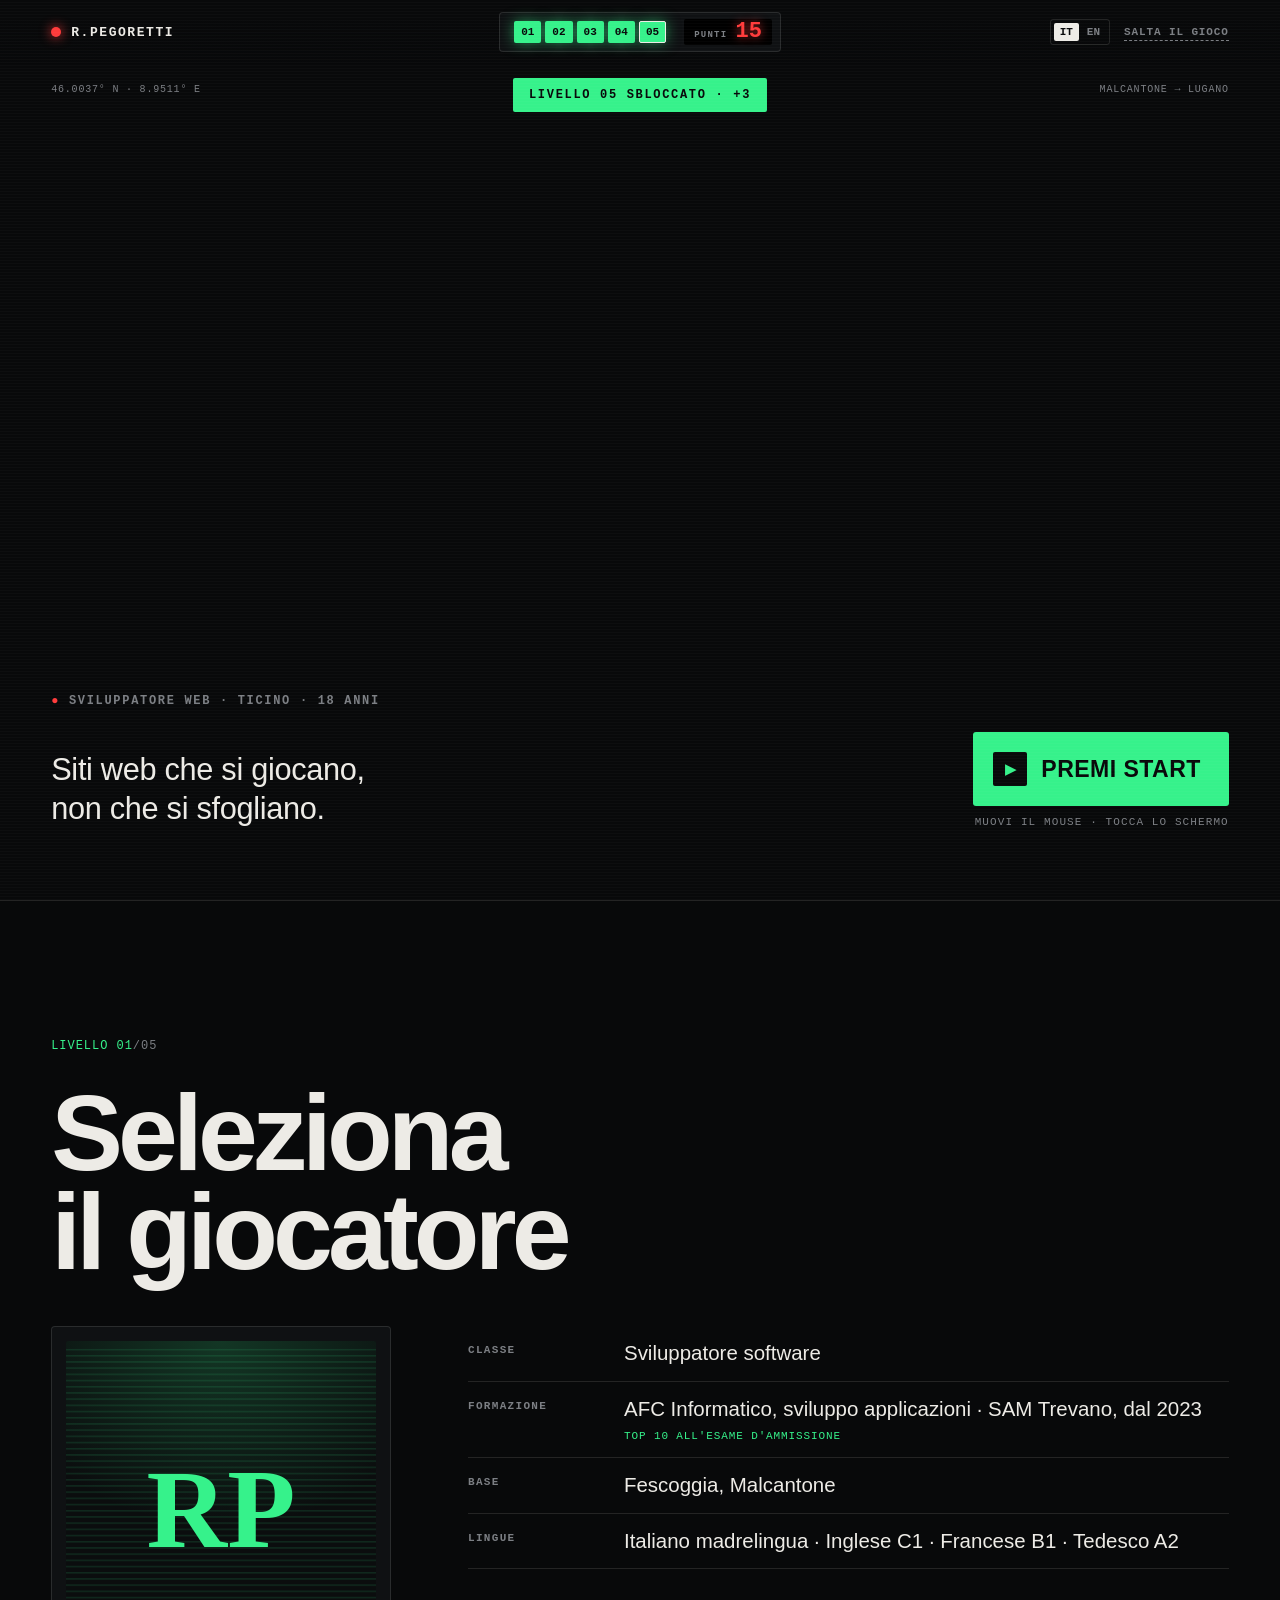
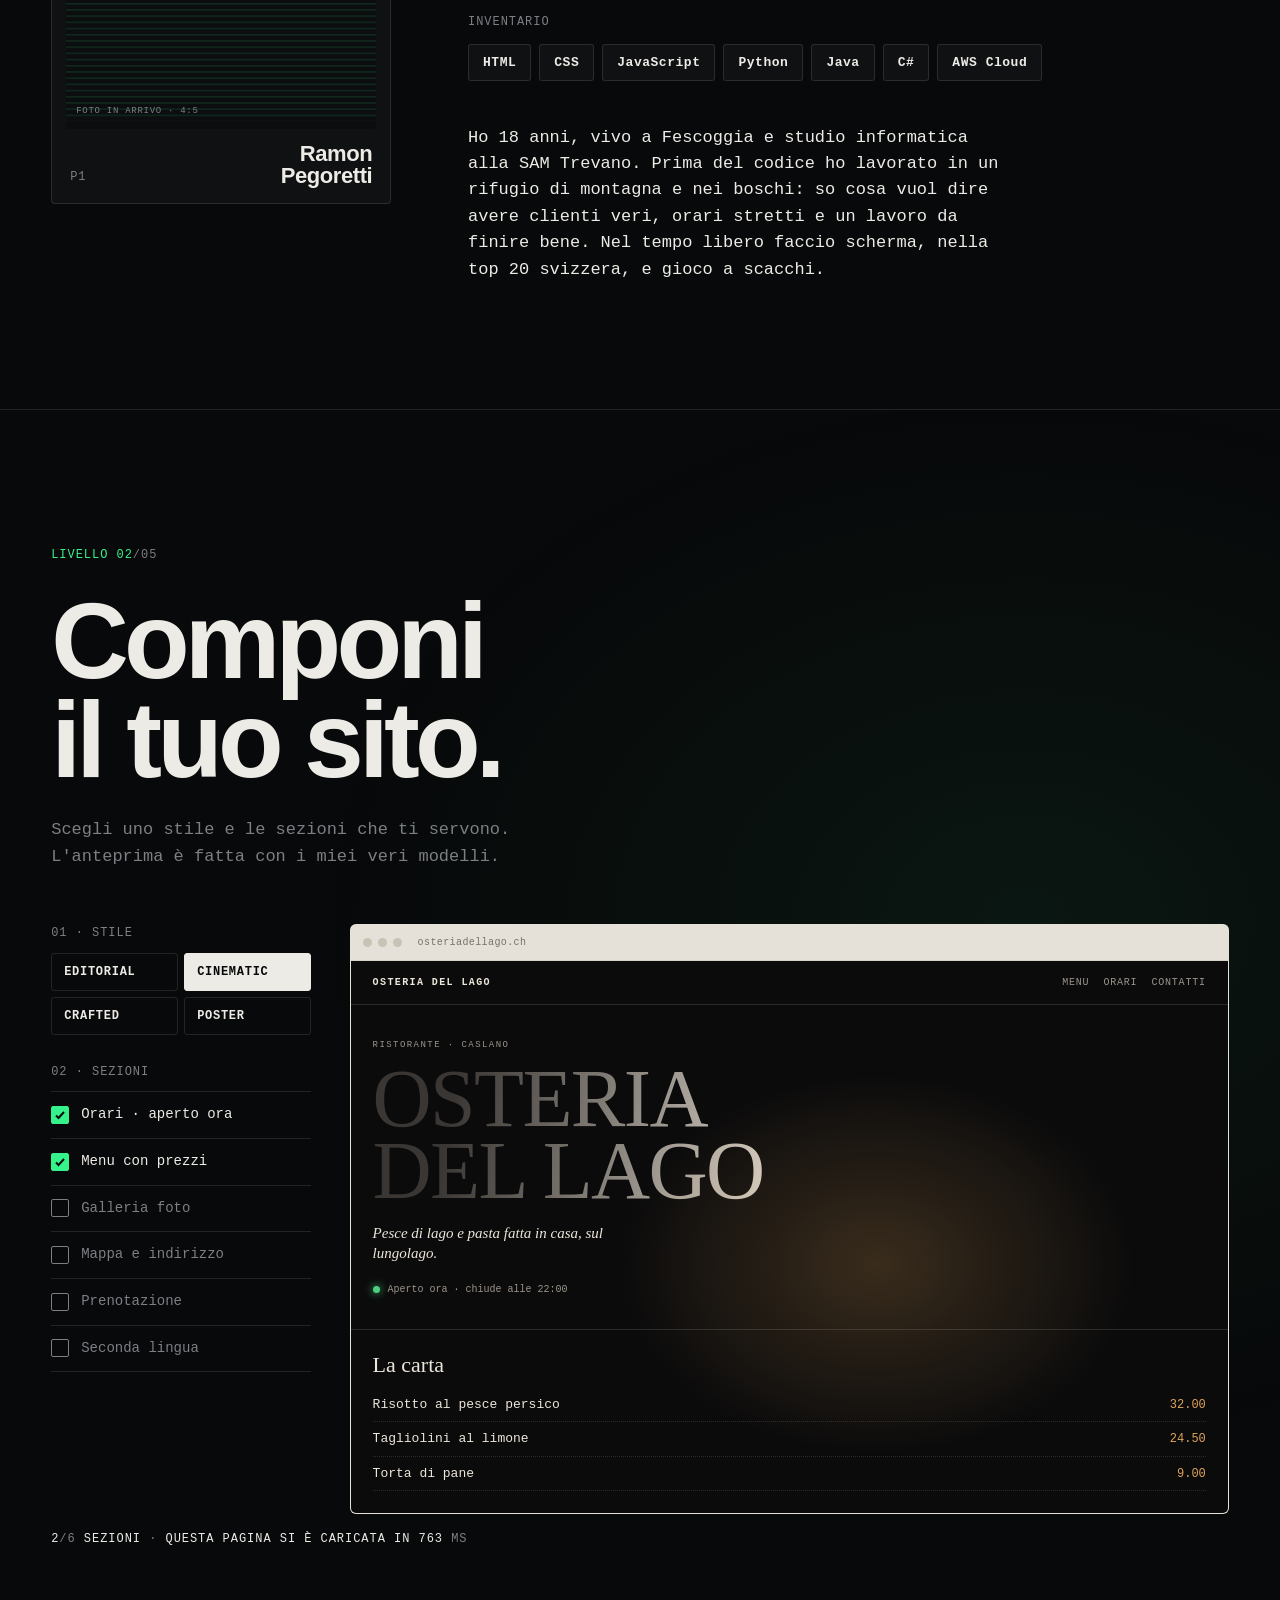
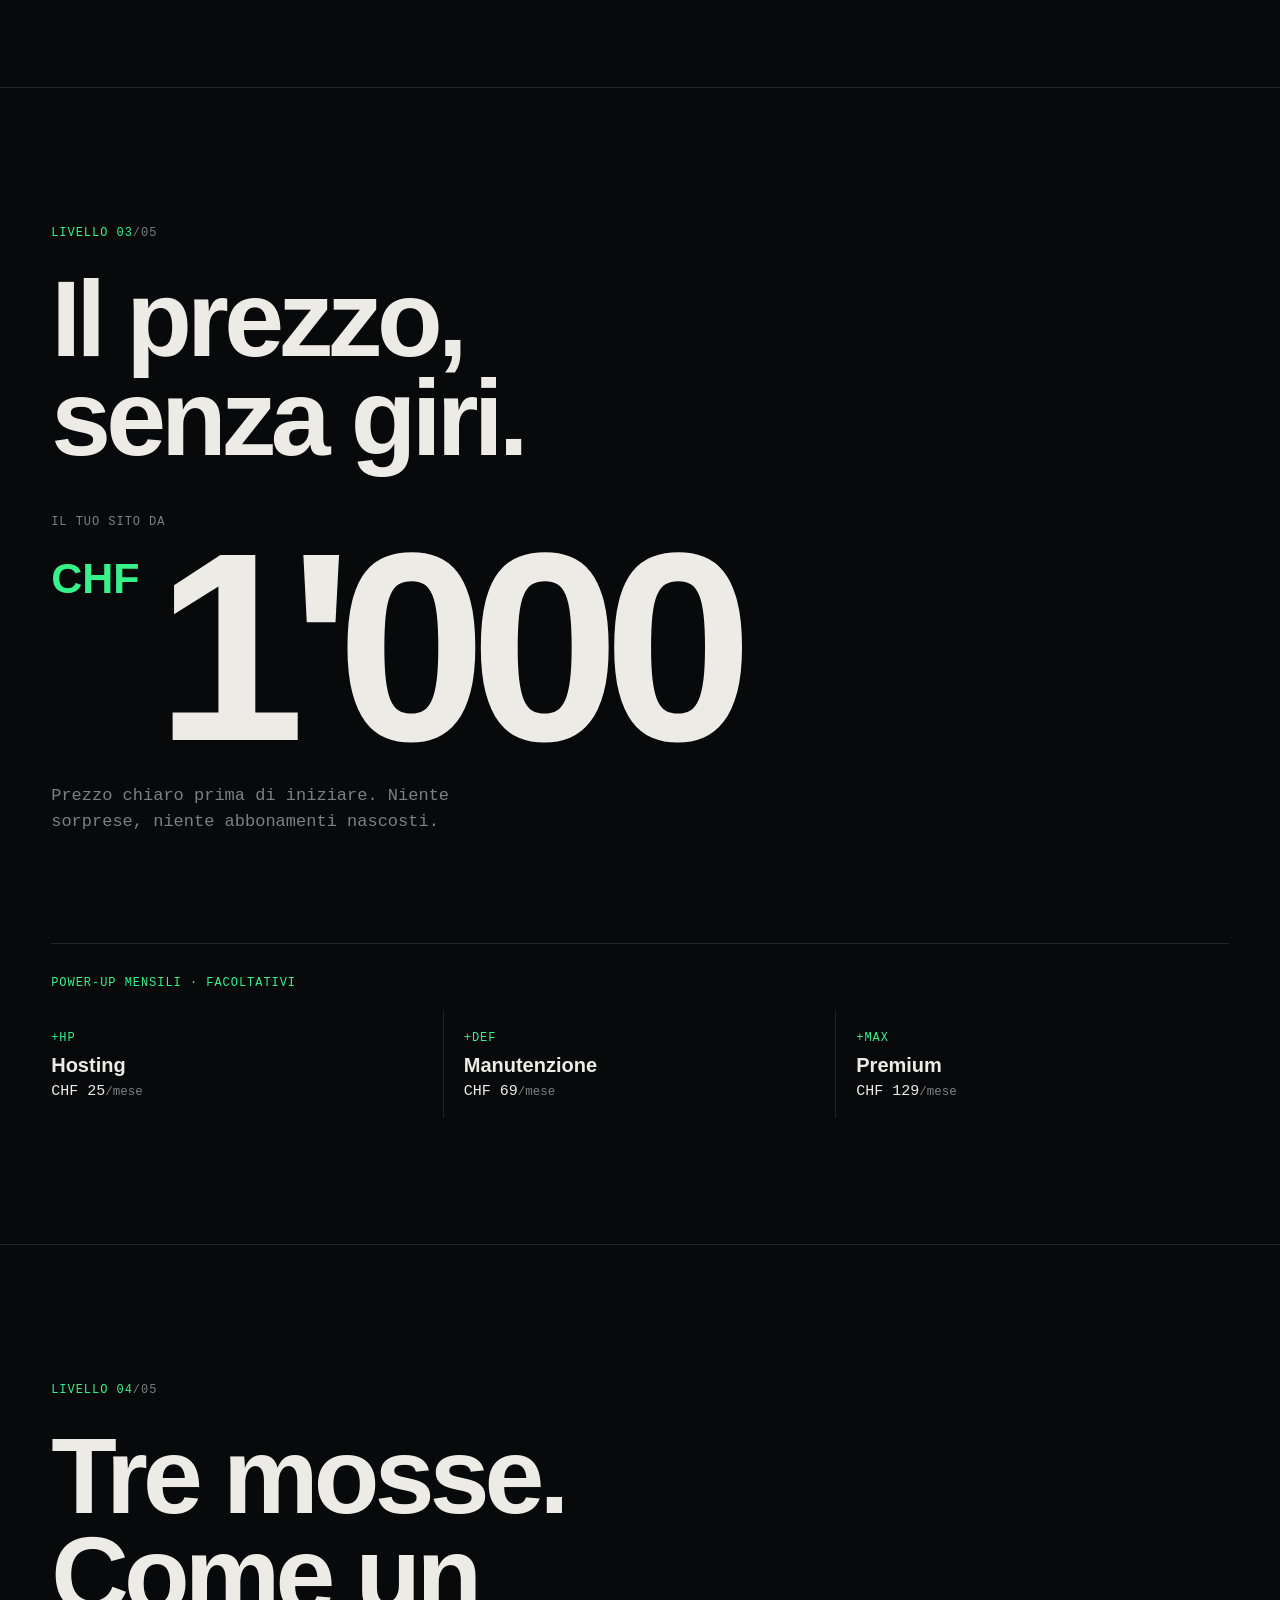
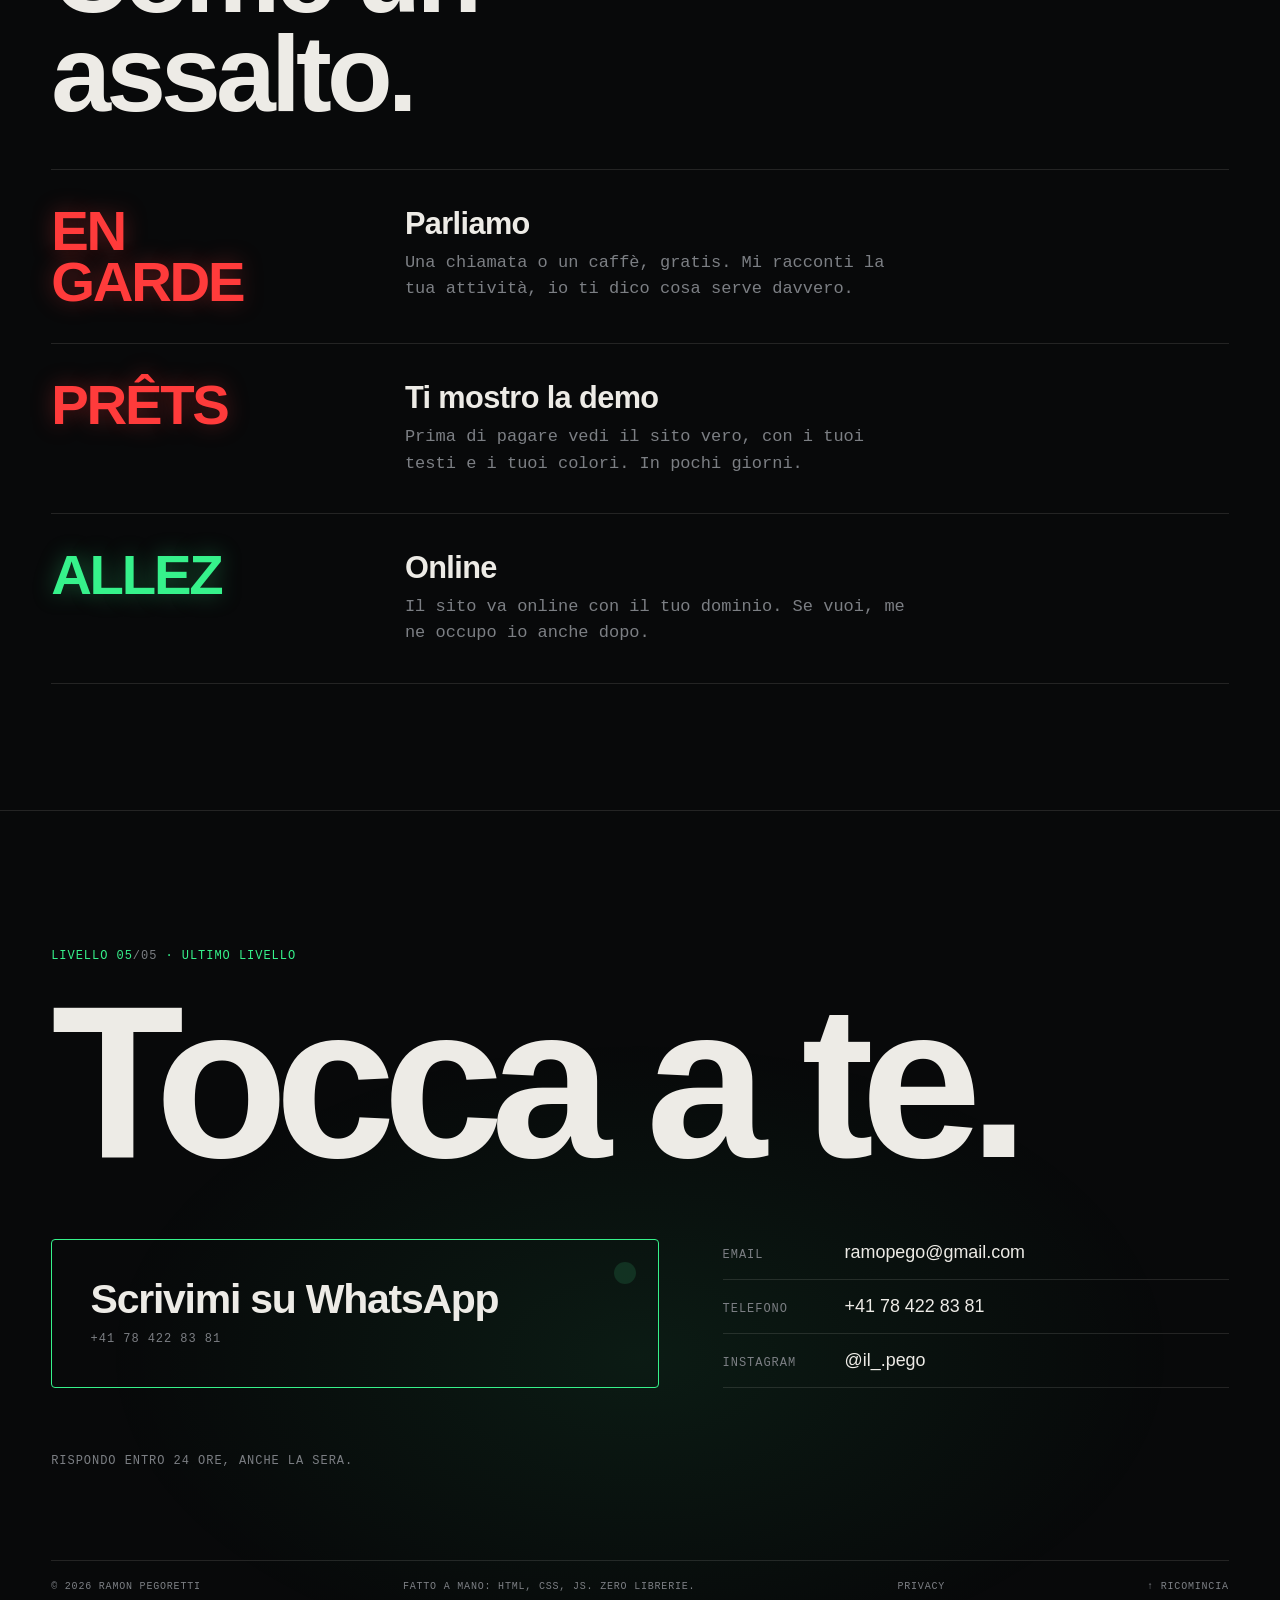
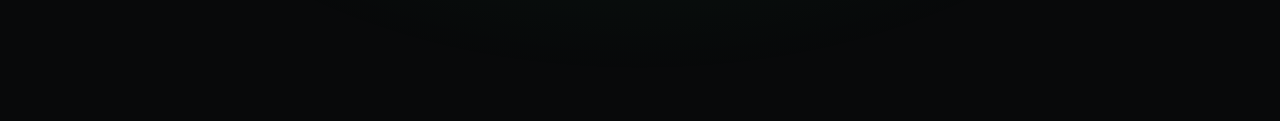
==== commit 20075d5e: "Apply security and privacy audit fixes - Meta Content-Security-Policy + referrer policy on every pag" ====
--- a/index.html
+++ b/index.html
@@ -2,6 +2,8 @@
 <html lang="it">
 <head>
 <meta charset="utf-8">
+<meta name="referrer" content="strict-origin-when-cross-origin">
+<meta http-equiv="Content-Security-Policy" content="default-src 'self'; script-src 'self'; style-src 'self' 'unsafe-inline' https://fonts.googleapis.com; font-src https://fonts.gstatic.com; img-src 'self' data:; connect-src 'self'; base-uri 'self'; form-action 'none'; object-src 'none'">
 <meta name="viewport" content="width=device-width, initial-scale=1, viewport-fit=cover">
 <title>Ramon Pegoretti · Siti web in Ticino</title>
 <meta name="description" content="Sviluppatore web in Ticino. Siti veloci e su misura per attività locali, da CHF 1'000.">
@@ -24,7 +26,7 @@
 <link href="https://fonts.googleapis.com/css2?family=JetBrains+Mono:wght@400;600;800&family=Unbounded:wght@400;700;900&display=swap" rel="stylesheet">
 <link rel="stylesheet" href="style.css">
 <link rel="preload" as="style" id="tplFonts" href="https://fonts.googleapis.com/css2?family=Archivo:wdth,wght@125,900&family=Bodoni+Moda:ital,opsz,wght@0,6..96,400;1,6..96,400&family=Instrument+Serif:ital@0;1&family=Young+Serif&family=Bricolage+Grotesque:wght@400;700&family=Hanken+Grotesk:wght@400;600&family=Instrument+Sans:wght@400;600&family=Caveat:wght@500&display=swap">
-<script>document.documentElement.classList.add('js')</script>
+<script src="head.js"></script>
 <script type="application/ld+json">
 {"@context":"https://schema.org","@type":"ProfessionalService","name":"Ramon Pegoretti · Web","description":"Siti web per attività locali in Ticino","areaServed":"Ticino","email":"ramopego@gmail.com","telephone":"+41784228381","priceRange":"da CHF 1000"}
 </script>
@@ -147,7 +149,7 @@
   <p class="level__lead" data-i18n="l2.lead">Scegli uno stile e le sezioni che ti servono. L'anteprima è fatta con i miei veri modelli.</p>
 
   <div class="builder">
-    <form class="config" id="config" onsubmit="return false">
+    <form class="config" id="config">
       <fieldset>
         <legend class="mono dim" data-i18n="l2.style">01 · Stile</legend>
         <div class="styles">
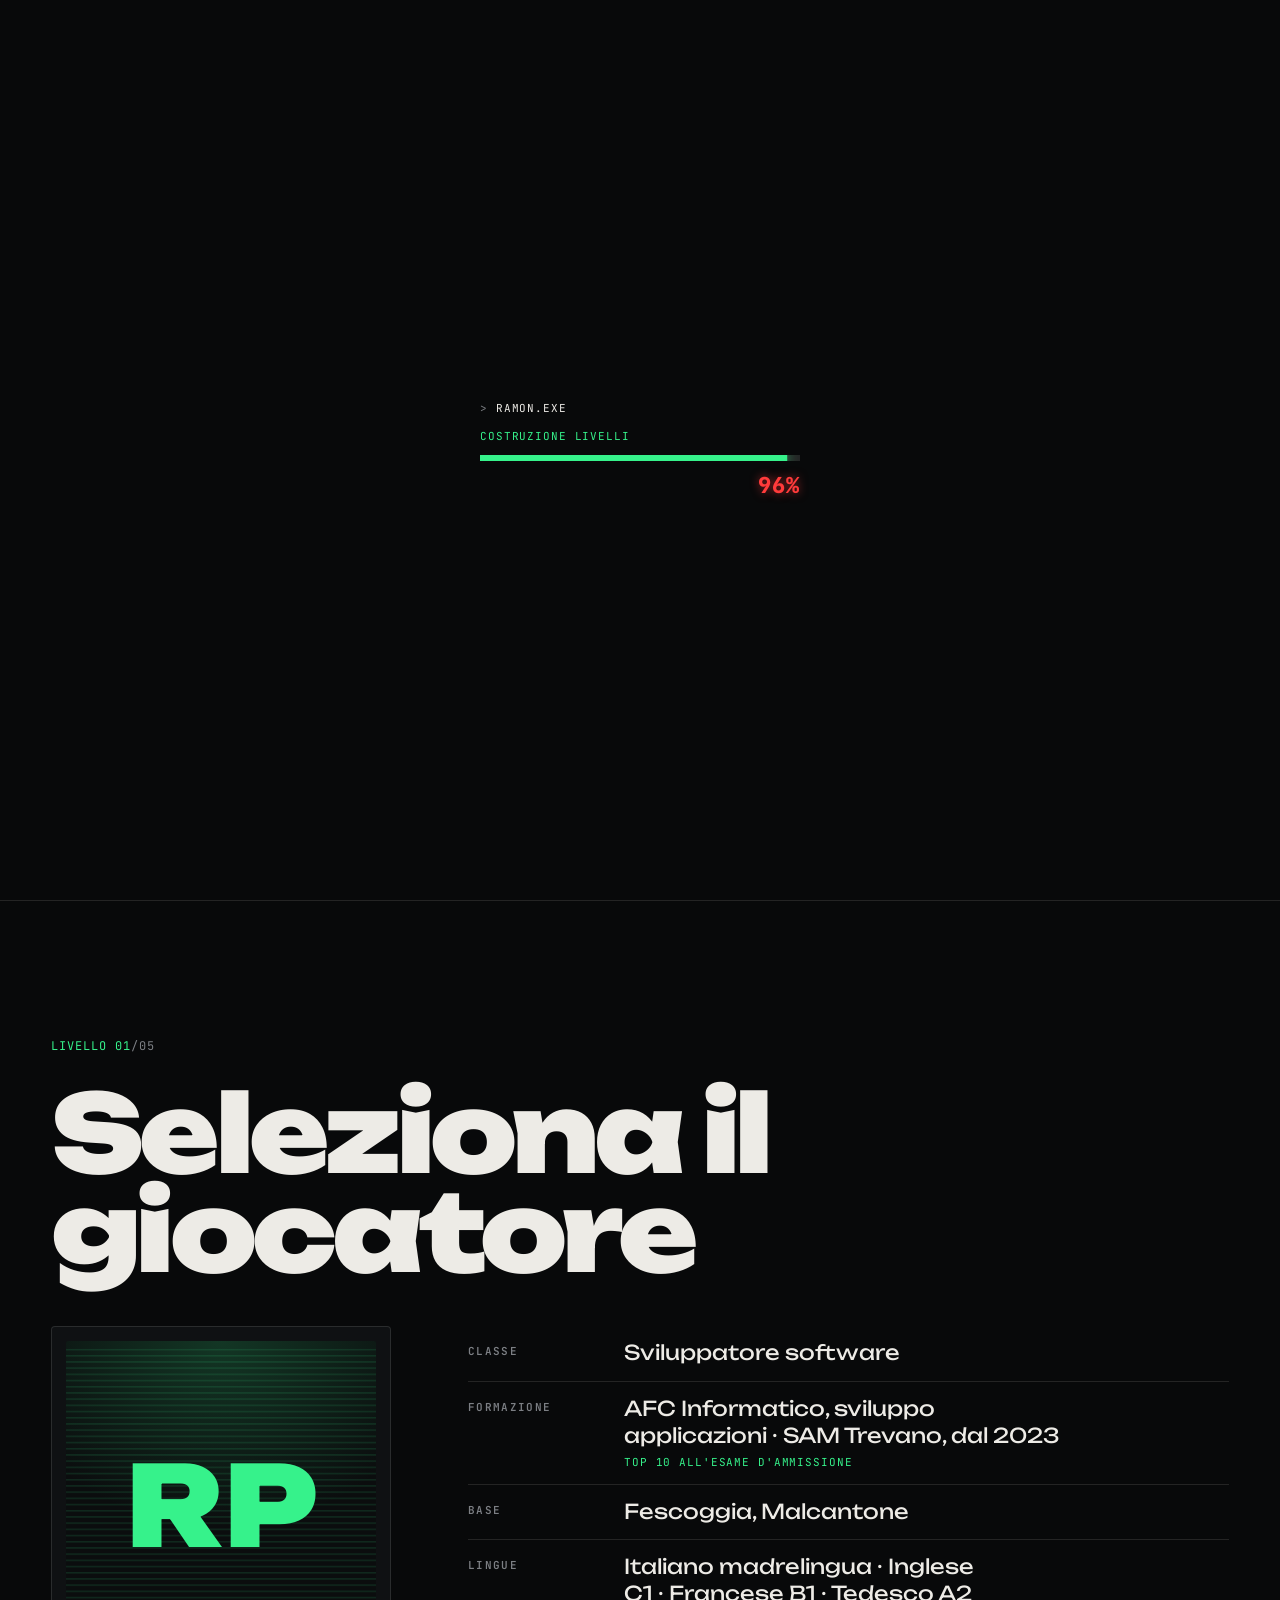
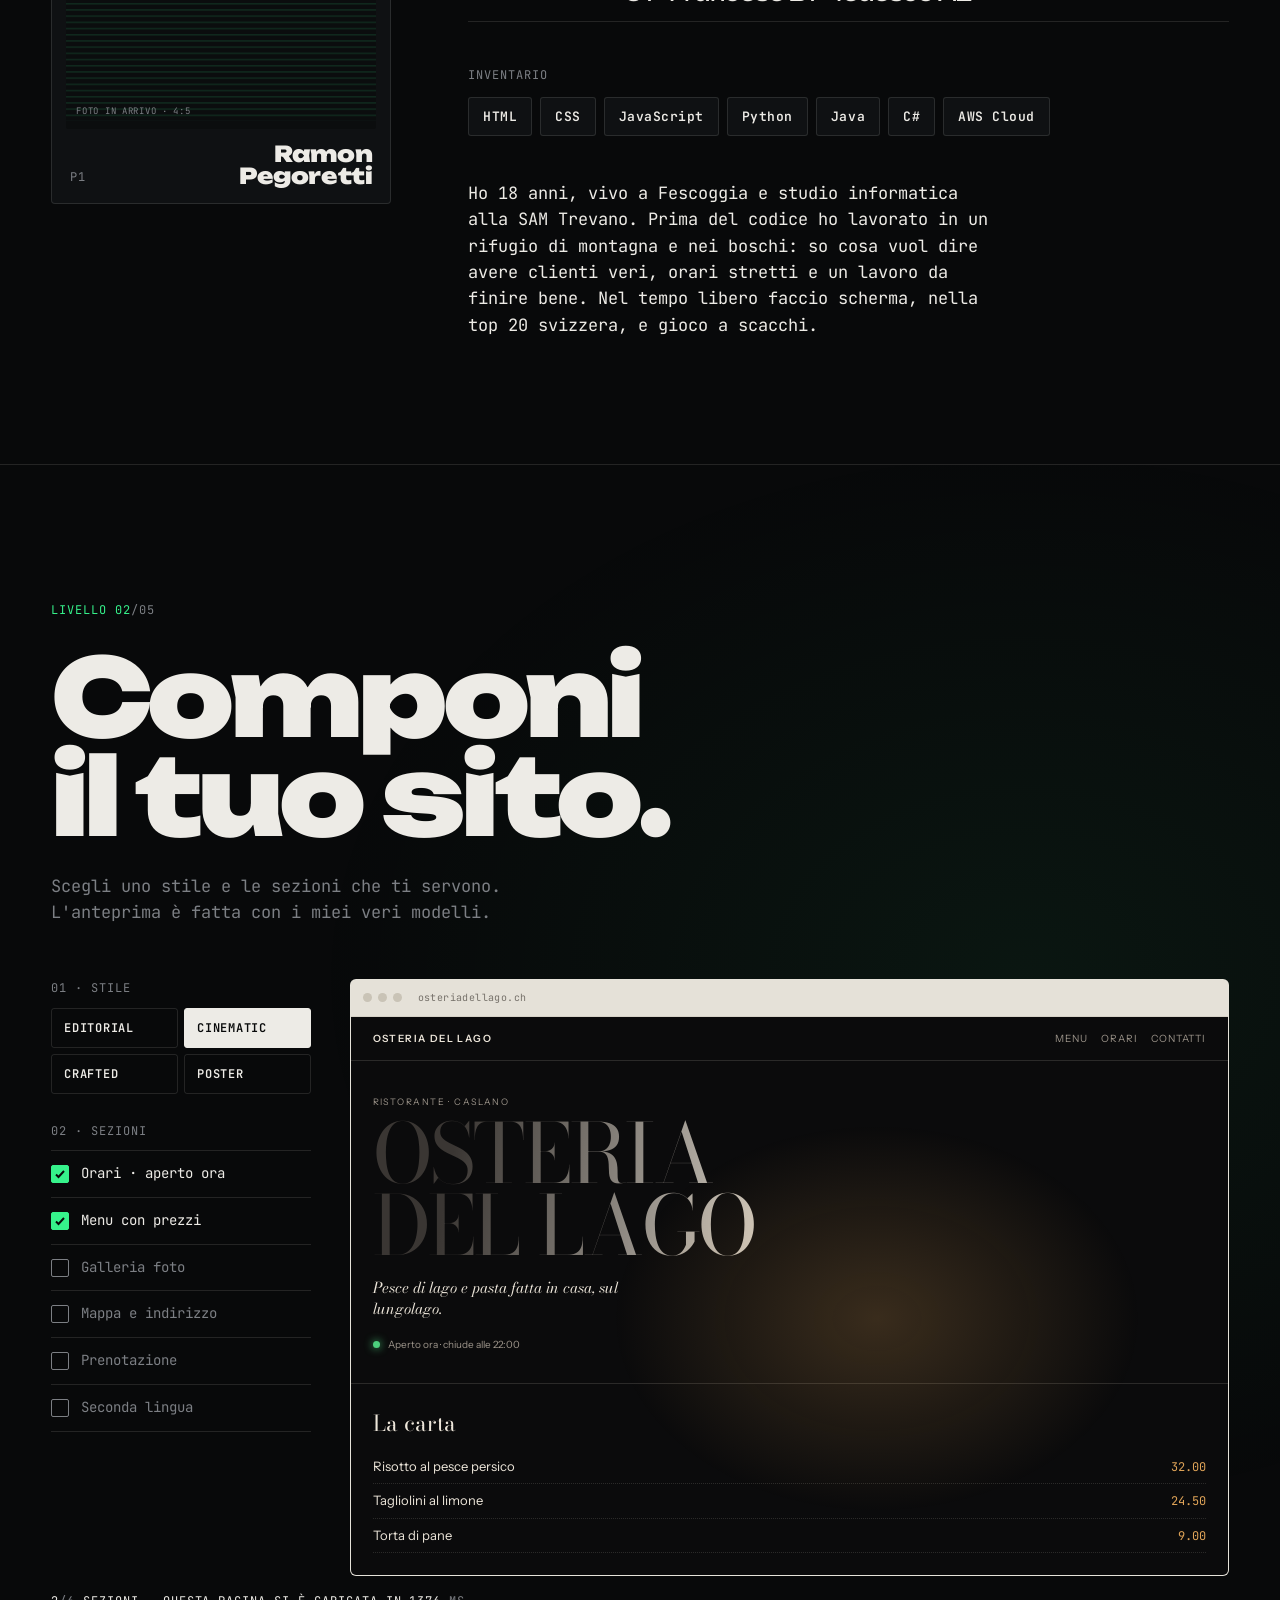
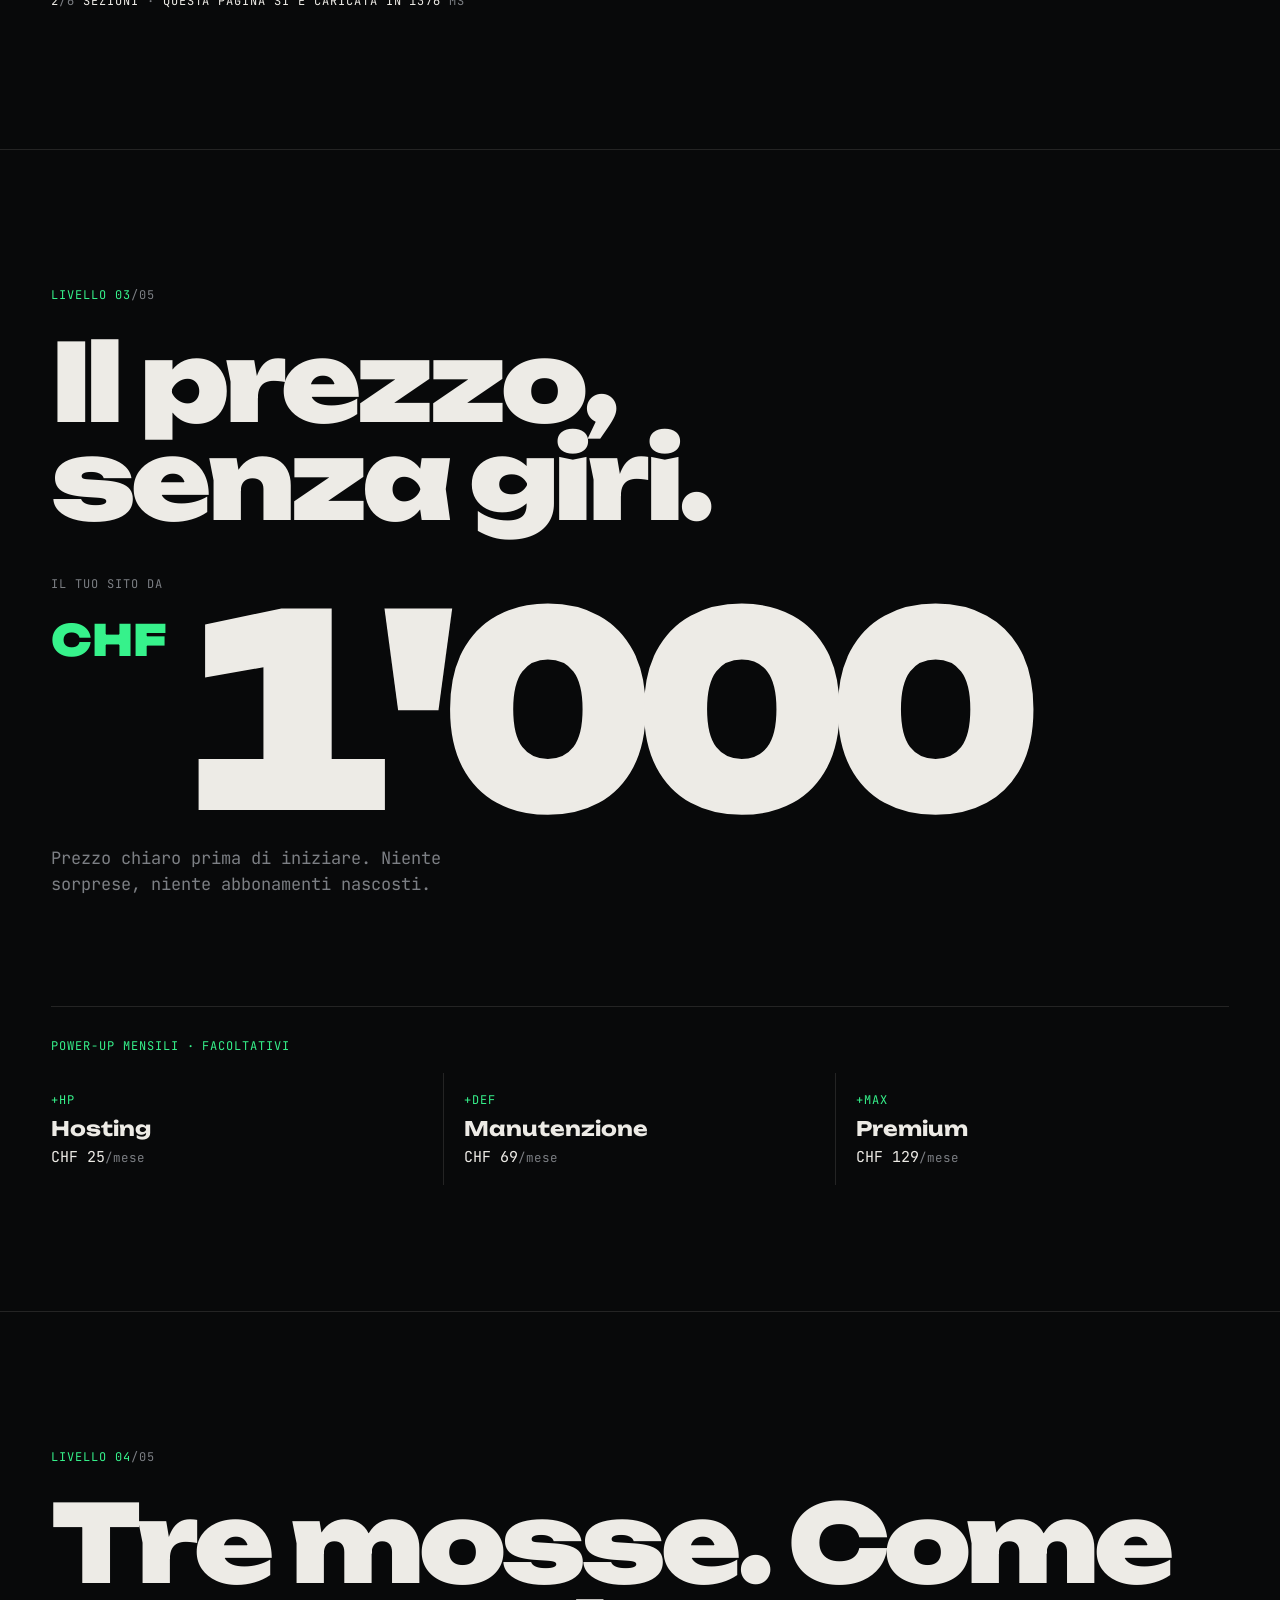
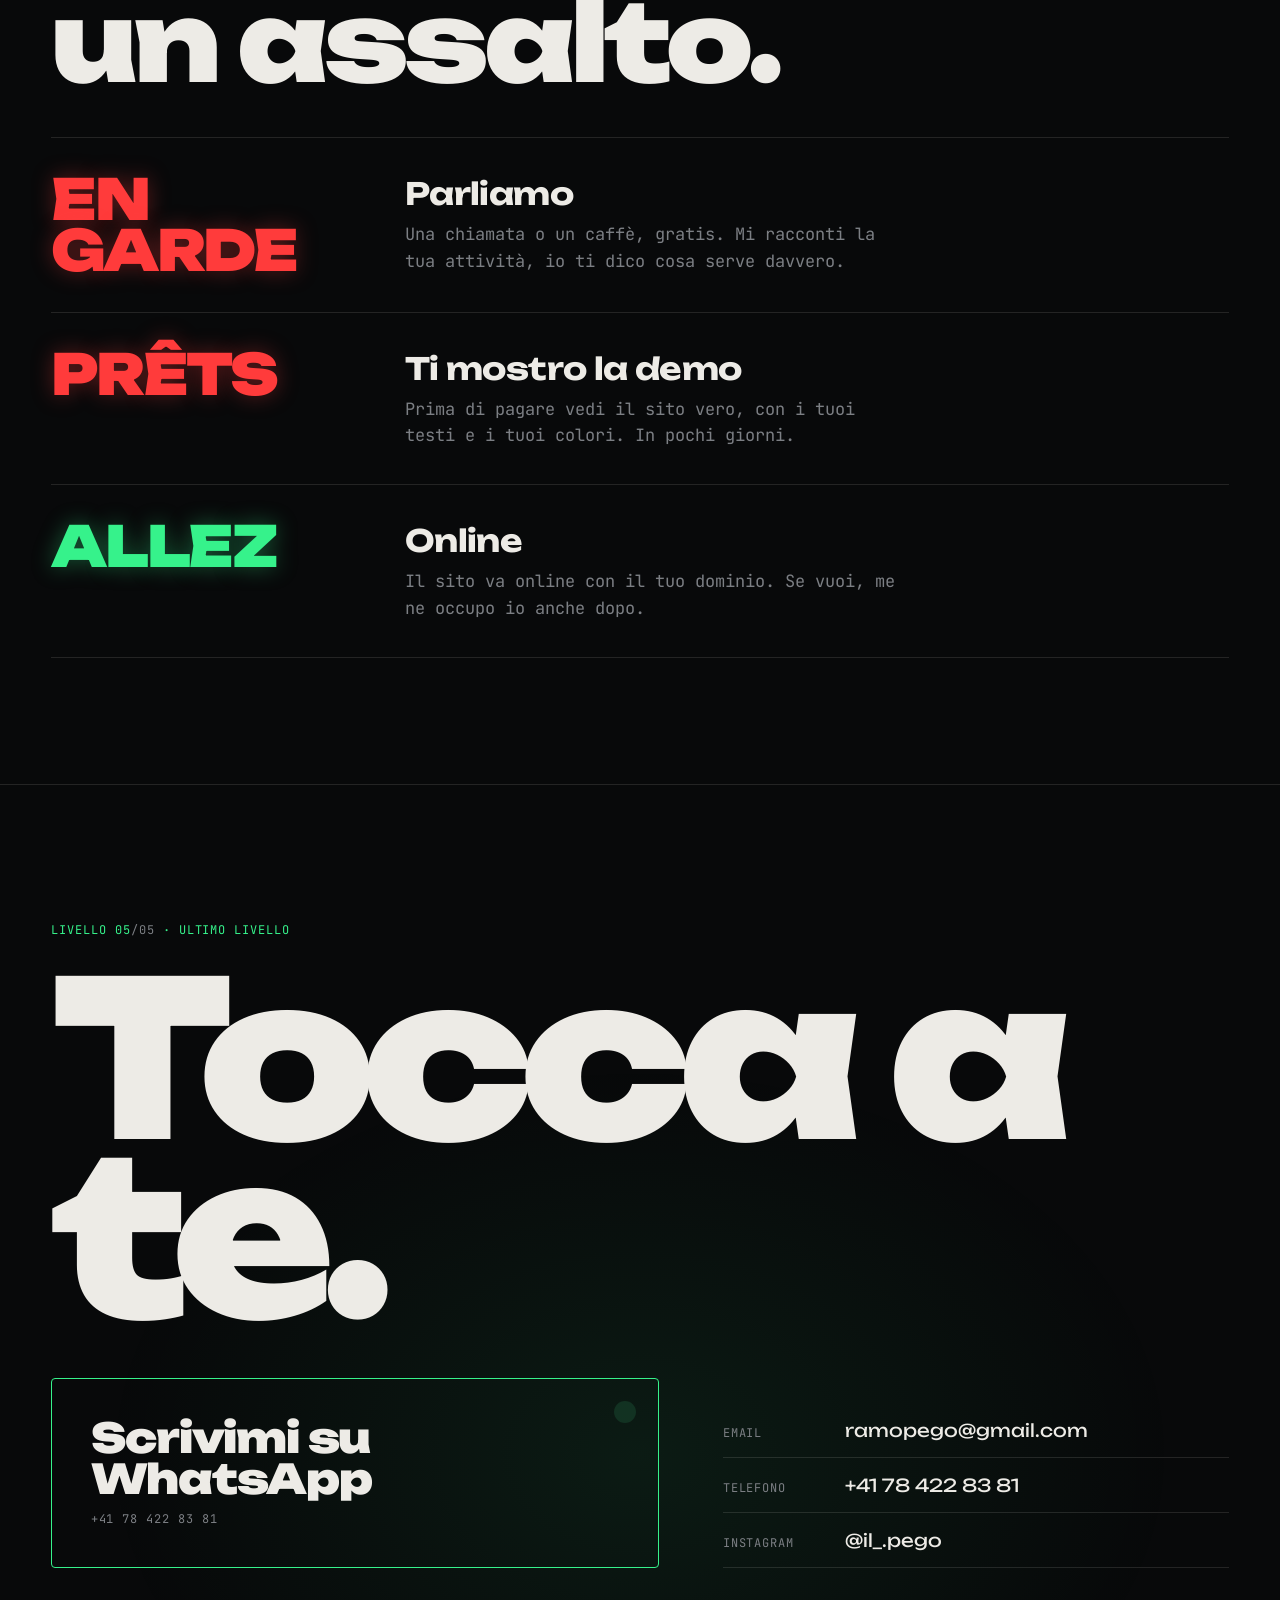
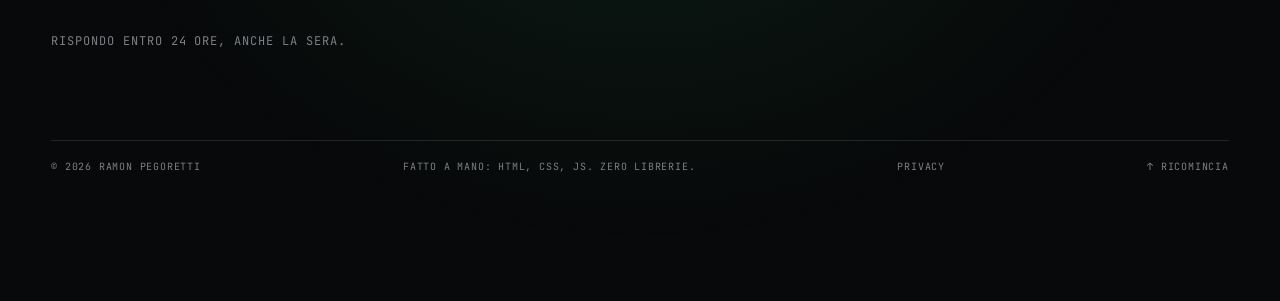
==== commit 93bdcc27: "Self-host all fonts, remove Google Fonts Latin woff2 subsets for Unbounded, JetBrains Mono and the 8" ====
--- a/index.html
+++ b/index.html
@@ -3,7 +3,7 @@
 <head>
 <meta charset="utf-8">
 <meta name="referrer" content="strict-origin-when-cross-origin">
-<meta http-equiv="Content-Security-Policy" content="default-src 'self'; script-src 'self'; style-src 'self' 'unsafe-inline' https://fonts.googleapis.com; font-src https://fonts.gstatic.com; img-src 'self' data:; connect-src 'self'; base-uri 'self'; form-action 'none'; object-src 'none'">
+<meta http-equiv="Content-Security-Policy" content="default-src 'self'; script-src 'self'; style-src 'self' 'unsafe-inline'; font-src 'self'; img-src 'self' data:; connect-src 'self'; base-uri 'self'; form-action 'none'; object-src 'none'">
 <meta name="viewport" content="width=device-width, initial-scale=1, viewport-fit=cover">
 <title>Ramon Pegoretti · Siti web in Ticino</title>
 <meta name="description" content="Sviluppatore web in Ticino. Siti veloci e su misura per attività locali, da CHF 1'000.">
@@ -21,11 +21,9 @@
 <meta property="og:image:height" content="630">
 <meta property="og:locale" content="it_CH">
 <meta name="twitter:card" content="summary_large_image">
-<link rel="preconnect" href="https://fonts.googleapis.com">
-<link rel="preconnect" href="https://fonts.gstatic.com" crossorigin>
-<link href="https://fonts.googleapis.com/css2?family=JetBrains+Mono:wght@400;600;800&family=Unbounded:wght@400;700;900&display=swap" rel="stylesheet">
+<link rel="stylesheet" href="fonts.css">
 <link rel="stylesheet" href="style.css">
-<link rel="preload" as="style" id="tplFonts" href="https://fonts.googleapis.com/css2?family=Archivo:wdth,wght@125,900&family=Bodoni+Moda:ital,opsz,wght@0,6..96,400;1,6..96,400&family=Instrument+Serif:ital@0;1&family=Young+Serif&family=Bricolage+Grotesque:wght@400;700&family=Hanken+Grotesk:wght@400;600&family=Instrument+Sans:wght@400;600&family=Caveat:wght@500&display=swap">
+<link rel="preload" as="style" id="tplFonts" href="fonts-templates.css">
 <script src="head.js"></script>
 <script type="application/ld+json">
 {"@context":"https://schema.org","@type":"ProfessionalService","name":"Ramon Pegoretti · Web","description":"Siti web per attività locali in Ticino","areaServed":"Ticino","email":"ramopego@gmail.com","telephone":"+41784228381","priceRange":"da CHF 1000"}
--- a/fonts.css
+++ b/fonts.css
@@ -0,0 +1,49 @@
+/* Self-hosted fonts (latin subset), downloaded from Google Fonts (OFL). */
+@font-face {
+  font-family: 'JetBrains Mono';
+  font-style: normal;
+  font-weight: 400;
+  font-display: swap;
+  src: url(fonts/jetbrains-mono-400-normal-0a7197.woff2) format('woff2');
+  unicode-range: U+0000-00FF, U+0131, U+0152-0153, U+02BB-02BC, U+02C6, U+02DA, U+02DC, U+0304, U+0308, U+0329, U+2000-206F, U+20AC, U+2122, U+2191, U+2193, U+2212, U+2215, U+FEFF, U+FFFD;
+}
+@font-face {
+  font-family: 'JetBrains Mono';
+  font-style: normal;
+  font-weight: 600;
+  font-display: swap;
+  src: url(fonts/jetbrains-mono-600-normal-0a7197.woff2) format('woff2');
+  unicode-range: U+0000-00FF, U+0131, U+0152-0153, U+02BB-02BC, U+02C6, U+02DA, U+02DC, U+0304, U+0308, U+0329, U+2000-206F, U+20AC, U+2122, U+2191, U+2193, U+2212, U+2215, U+FEFF, U+FFFD;
+}
+@font-face {
+  font-family: 'JetBrains Mono';
+  font-style: normal;
+  font-weight: 800;
+  font-display: swap;
+  src: url(fonts/jetbrains-mono-800-normal-0a7197.woff2) format('woff2');
+  unicode-range: U+0000-00FF, U+0131, U+0152-0153, U+02BB-02BC, U+02C6, U+02DA, U+02DC, U+0304, U+0308, U+0329, U+2000-206F, U+20AC, U+2122, U+2191, U+2193, U+2212, U+2215, U+FEFF, U+FFFD;
+}
+@font-face {
+  font-family: 'Unbounded';
+  font-style: normal;
+  font-weight: 400;
+  font-display: swap;
+  src: url(fonts/unbounded-400-normal-f2b2b2.woff2) format('woff2');
+  unicode-range: U+0000-00FF, U+0131, U+0152-0153, U+02BB-02BC, U+02C6, U+02DA, U+02DC, U+0304, U+0308, U+0329, U+2000-206F, U+20AC, U+2122, U+2191, U+2193, U+2212, U+2215, U+FEFF, U+FFFD;
+}
+@font-face {
+  font-family: 'Unbounded';
+  font-style: normal;
+  font-weight: 700;
+  font-display: swap;
+  src: url(fonts/unbounded-700-normal-f2b2b2.woff2) format('woff2');
+  unicode-range: U+0000-00FF, U+0131, U+0152-0153, U+02BB-02BC, U+02C6, U+02DA, U+02DC, U+0304, U+0308, U+0329, U+2000-206F, U+20AC, U+2122, U+2191, U+2193, U+2212, U+2215, U+FEFF, U+FFFD;
+}
+@font-face {
+  font-family: 'Unbounded';
+  font-style: normal;
+  font-weight: 900;
+  font-display: swap;
+  src: url(fonts/unbounded-900-normal-f2b2b2.woff2) format('woff2');
+  unicode-range: U+0000-00FF, U+0131, U+0152-0153, U+02BB-02BC, U+02C6, U+02DA, U+02DC, U+0304, U+0308, U+0329, U+2000-206F, U+20AC, U+2122, U+2191, U+2193, U+2212, U+2215, U+FEFF, U+FFFD;
+}
--- a/fonts-templates.css
+++ b/fonts-templates.css
@@ -0,0 +1,110 @@
+/* Self-hosted fonts (latin subset), downloaded from Google Fonts (OFL). */
+@font-face {
+  font-family: 'Archivo';
+  font-style: normal;
+  font-weight: 900;
+  font-stretch: 125%;
+  font-display: swap;
+  src: url(fonts/archivo-900-normal-ddd989.woff2) format('woff2');
+  unicode-range: U+0000-00FF, U+0131, U+0152-0153, U+02BB-02BC, U+02C6, U+02DA, U+02DC, U+0304, U+0308, U+0329, U+2000-206F, U+20AC, U+2122, U+2191, U+2193, U+2212, U+2215, U+FEFF, U+FFFD;
+}
+@font-face {
+  font-family: 'Bodoni Moda';
+  font-style: italic;
+  font-weight: 400;
+  font-display: swap;
+  src: url(fonts/bodoni-moda-400-italic-9cc033.woff2) format('woff2');
+  unicode-range: U+0000-00FF, U+0131, U+0152-0153, U+02BB-02BC, U+02C6, U+02DA, U+02DC, U+0304, U+0308, U+0329, U+2000-206F, U+20AC, U+2122, U+2191, U+2193, U+2212, U+2215, U+FEFF, U+FFFD;
+}
+@font-face {
+  font-family: 'Bodoni Moda';
+  font-style: normal;
+  font-weight: 400;
+  font-display: swap;
+  src: url(fonts/bodoni-moda-400-normal-69ce3d.woff2) format('woff2');
+  unicode-range: U+0000-00FF, U+0131, U+0152-0153, U+02BB-02BC, U+02C6, U+02DA, U+02DC, U+0304, U+0308, U+0329, U+2000-206F, U+20AC, U+2122, U+2191, U+2193, U+2212, U+2215, U+FEFF, U+FFFD;
+}
+@font-face {
+  font-family: 'Bricolage Grotesque';
+  font-style: normal;
+  font-weight: 400;
+  font-stretch: 100%;
+  font-display: swap;
+  src: url(fonts/bricolage-grotesque-400-normal-1ed959.woff2) format('woff2');
+  unicode-range: U+0000-00FF, U+0131, U+0152-0153, U+02BB-02BC, U+02C6, U+02DA, U+02DC, U+0304, U+0308, U+0329, U+2000-206F, U+20AC, U+2122, U+2191, U+2193, U+2212, U+2215, U+FEFF, U+FFFD;
+}
+@font-face {
+  font-family: 'Bricolage Grotesque';
+  font-style: normal;
+  font-weight: 700;
+  font-stretch: 100%;
+  font-display: swap;
+  src: url(fonts/bricolage-grotesque-700-normal-1ed959.woff2) format('woff2');
+  unicode-range: U+0000-00FF, U+0131, U+0152-0153, U+02BB-02BC, U+02C6, U+02DA, U+02DC, U+0304, U+0308, U+0329, U+2000-206F, U+20AC, U+2122, U+2191, U+2193, U+2212, U+2215, U+FEFF, U+FFFD;
+}
+@font-face {
+  font-family: 'Caveat';
+  font-style: normal;
+  font-weight: 500;
+  font-display: swap;
+  src: url(fonts/caveat-500-normal-b60bbd.woff2) format('woff2');
+  unicode-range: U+0000-00FF, U+0131, U+0152-0153, U+02BB-02BC, U+02C6, U+02DA, U+02DC, U+0304, U+0308, U+0329, U+2000-206F, U+20AC, U+2122, U+2191, U+2193, U+2212, U+2215, U+FEFF, U+FFFD;
+}
+@font-face {
+  font-family: 'Hanken Grotesk';
+  font-style: normal;
+  font-weight: 400;
+  font-display: swap;
+  src: url(fonts/hanken-grotesk-400-normal-e9265a.woff2) format('woff2');
+  unicode-range: U+0000-00FF, U+0131, U+0152-0153, U+02BB-02BC, U+02C6, U+02DA, U+02DC, U+0304, U+0308, U+0329, U+2000-206F, U+20AC, U+2122, U+2191, U+2193, U+2212, U+2215, U+FEFF, U+FFFD;
+}
+@font-face {
+  font-family: 'Hanken Grotesk';
+  font-style: normal;
+  font-weight: 600;
+  font-display: swap;
+  src: url(fonts/hanken-grotesk-600-normal-e9265a.woff2) format('woff2');
+  unicode-range: U+0000-00FF, U+0131, U+0152-0153, U+02BB-02BC, U+02C6, U+02DA, U+02DC, U+0304, U+0308, U+0329, U+2000-206F, U+20AC, U+2122, U+2191, U+2193, U+2212, U+2215, U+FEFF, U+FFFD;
+}
+@font-face {
+  font-family: 'Instrument Sans';
+  font-style: normal;
+  font-weight: 400;
+  font-stretch: 100%;
+  font-display: swap;
+  src: url(fonts/instrument-sans-400-normal-f587e7.woff2) format('woff2');
+  unicode-range: U+0000-00FF, U+0131, U+0152-0153, U+02BB-02BC, U+02C6, U+02DA, U+02DC, U+0304, U+0308, U+0329, U+2000-206F, U+20AC, U+2122, U+2191, U+2193, U+2212, U+2215, U+FEFF, U+FFFD;
+}
+@font-face {
+  font-family: 'Instrument Sans';
+  font-style: normal;
+  font-weight: 600;
+  font-stretch: 100%;
+  font-display: swap;
+  src: url(fonts/instrument-sans-600-normal-f587e7.woff2) format('woff2');
+  unicode-range: U+0000-00FF, U+0131, U+0152-0153, U+02BB-02BC, U+02C6, U+02DA, U+02DC, U+0304, U+0308, U+0329, U+2000-206F, U+20AC, U+2122, U+2191, U+2193, U+2212, U+2215, U+FEFF, U+FFFD;
+}
+@font-face {
+  font-family: 'Instrument Serif';
+  font-style: italic;
+  font-weight: 400;
+  font-display: swap;
+  src: url(fonts/instrument-serif-400-italic-253e49.woff2) format('woff2');
+  unicode-range: U+0000-00FF, U+0131, U+0152-0153, U+02BB-02BC, U+02C6, U+02DA, U+02DC, U+0304, U+0308, U+0329, U+2000-206F, U+20AC, U+2122, U+2191, U+2193, U+2212, U+2215, U+FEFF, U+FFFD;
+}
+@font-face {
+  font-family: 'Instrument Serif';
+  font-style: normal;
+  font-weight: 400;
+  font-display: swap;
+  src: url(fonts/instrument-serif-400-normal-d65c26.woff2) format('woff2');
+  unicode-range: U+0000-00FF, U+0131, U+0152-0153, U+02BB-02BC, U+02C6, U+02DA, U+02DC, U+0304, U+0308, U+0329, U+2000-206F, U+20AC, U+2122, U+2191, U+2193, U+2212, U+2215, U+FEFF, U+FFFD;
+}
+@font-face {
+  font-family: 'Young Serif';
+  font-style: normal;
+  font-weight: 400;
+  font-display: swap;
+  src: url(fonts/young-serif-400-normal-084d7e.woff2) format('woff2');
+  unicode-range: U+0000-00FF, U+0131, U+0152-0153, U+02BB-02BC, U+02C6, U+02DA, U+02DC, U+0304, U+0308, U+0329, U+2000-206F, U+20AC, U+2122, U+2191, U+2193, U+2212, U+2215, U+FEFF, U+FFFD;
+}
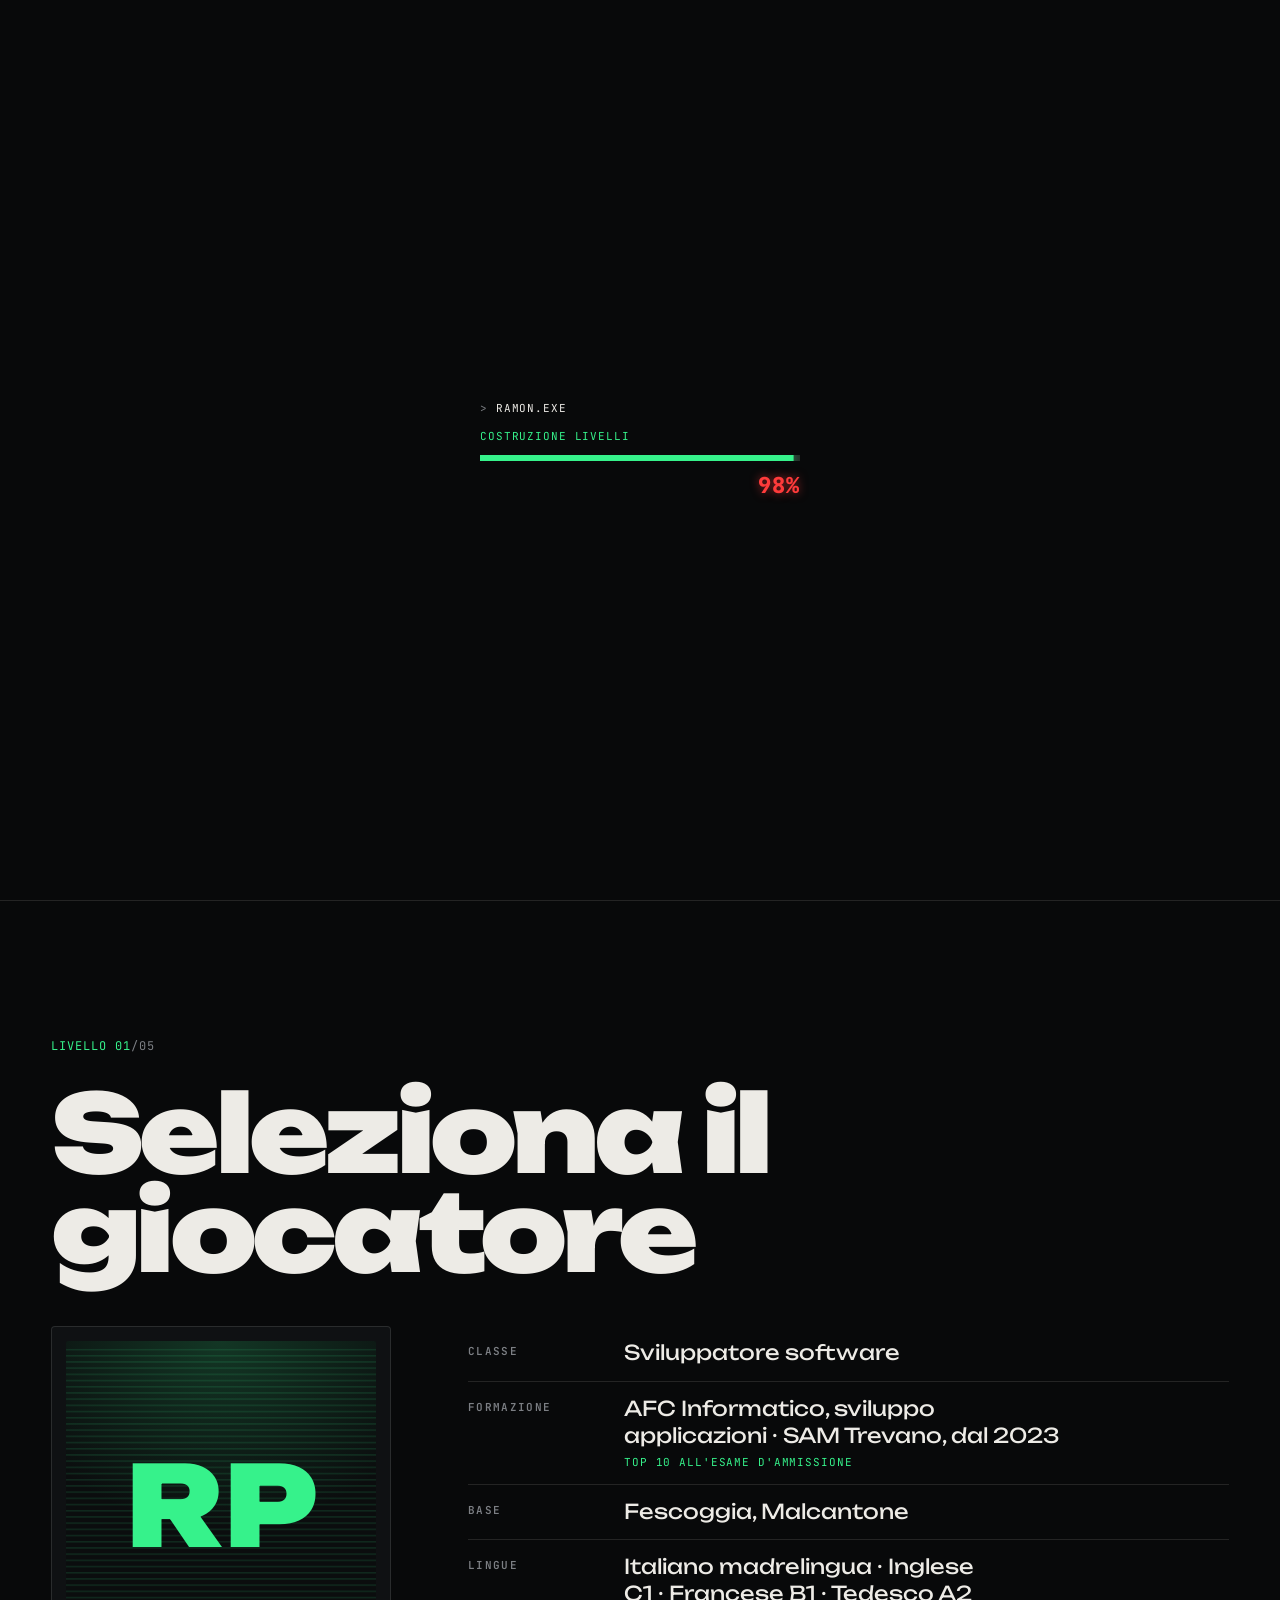
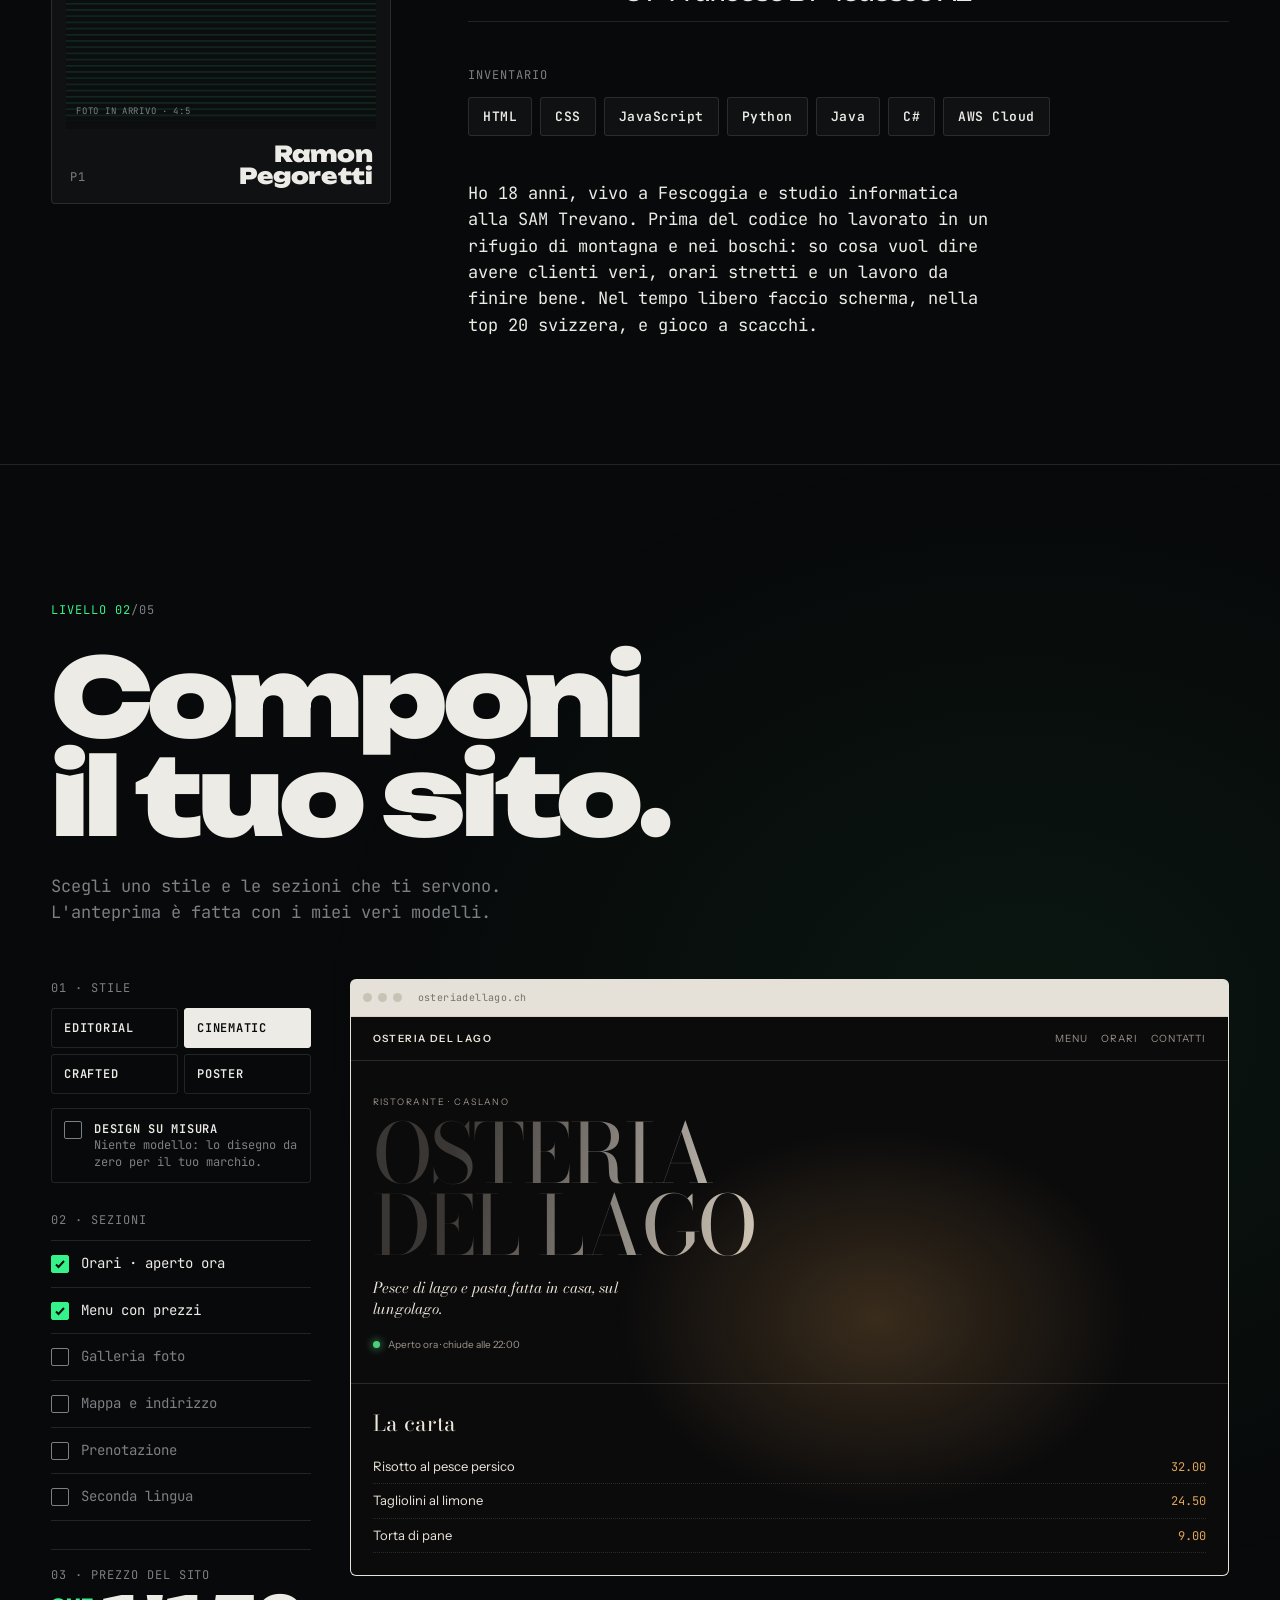
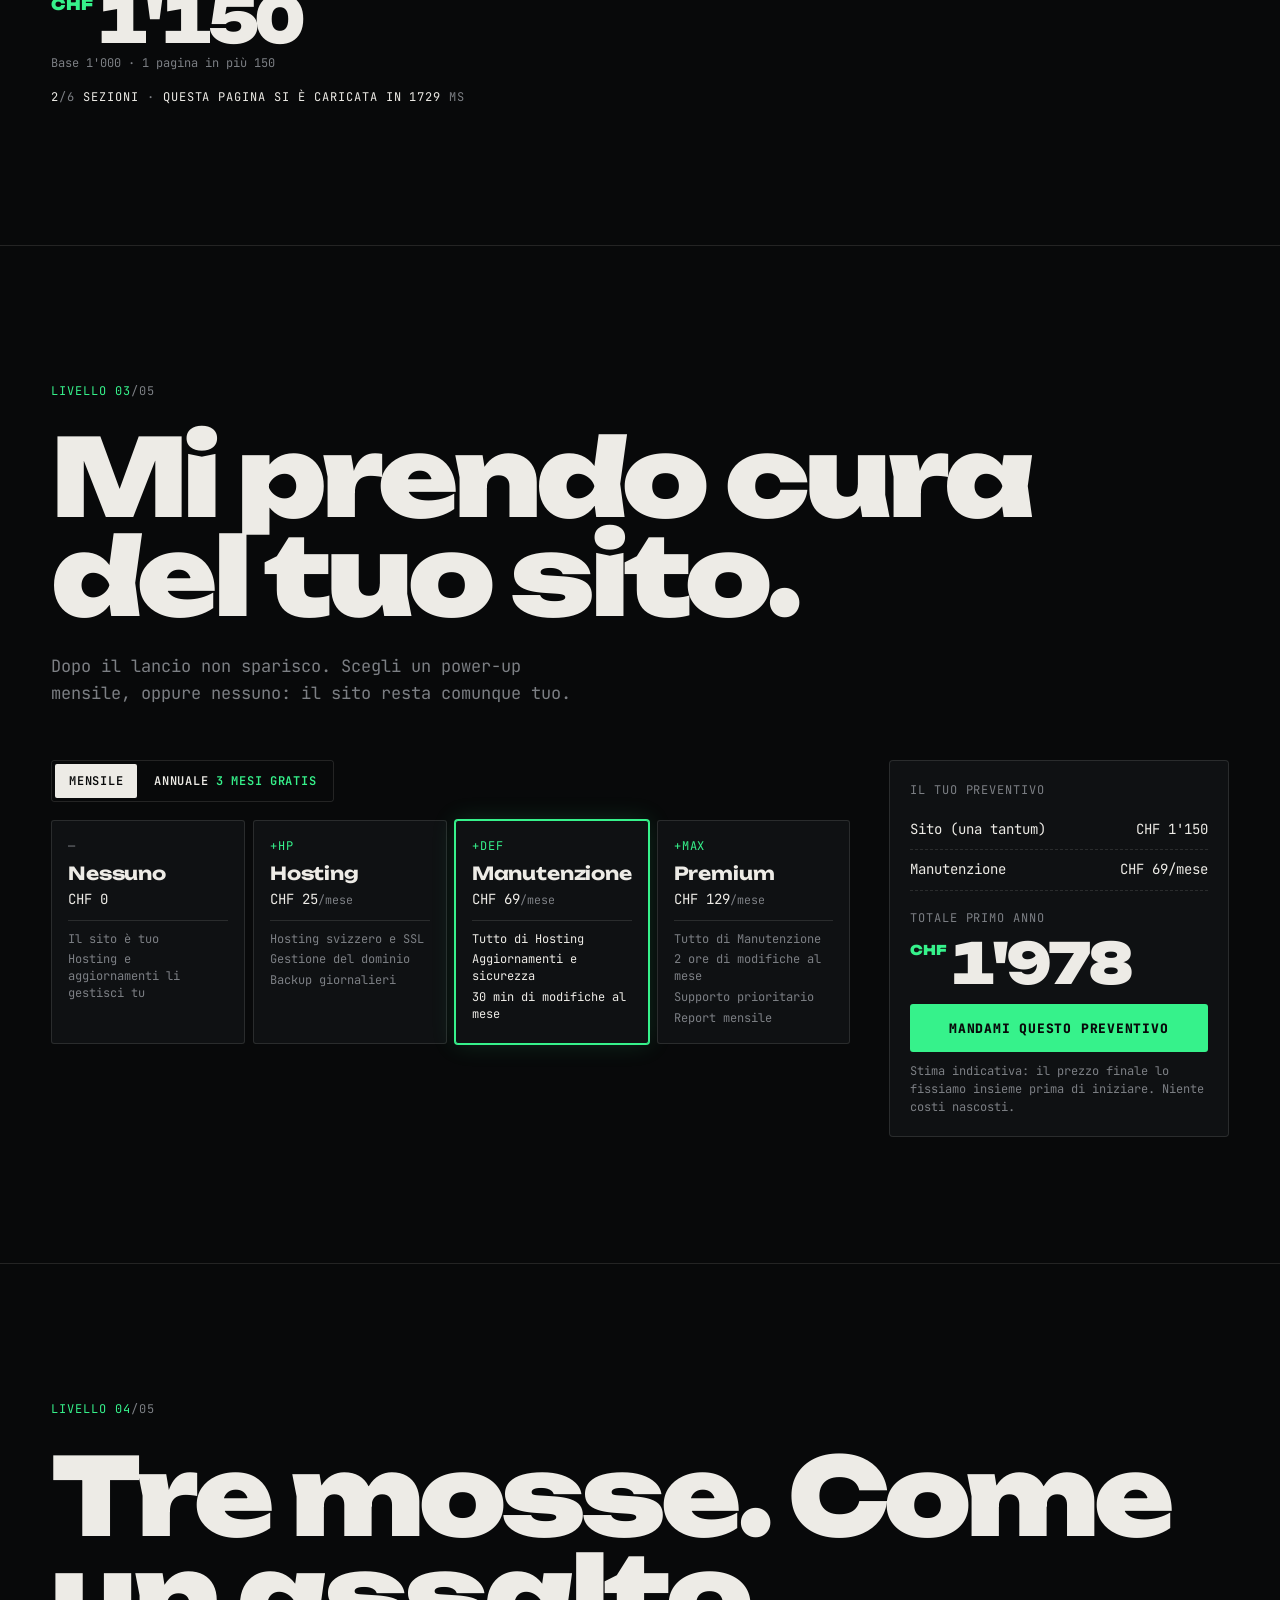
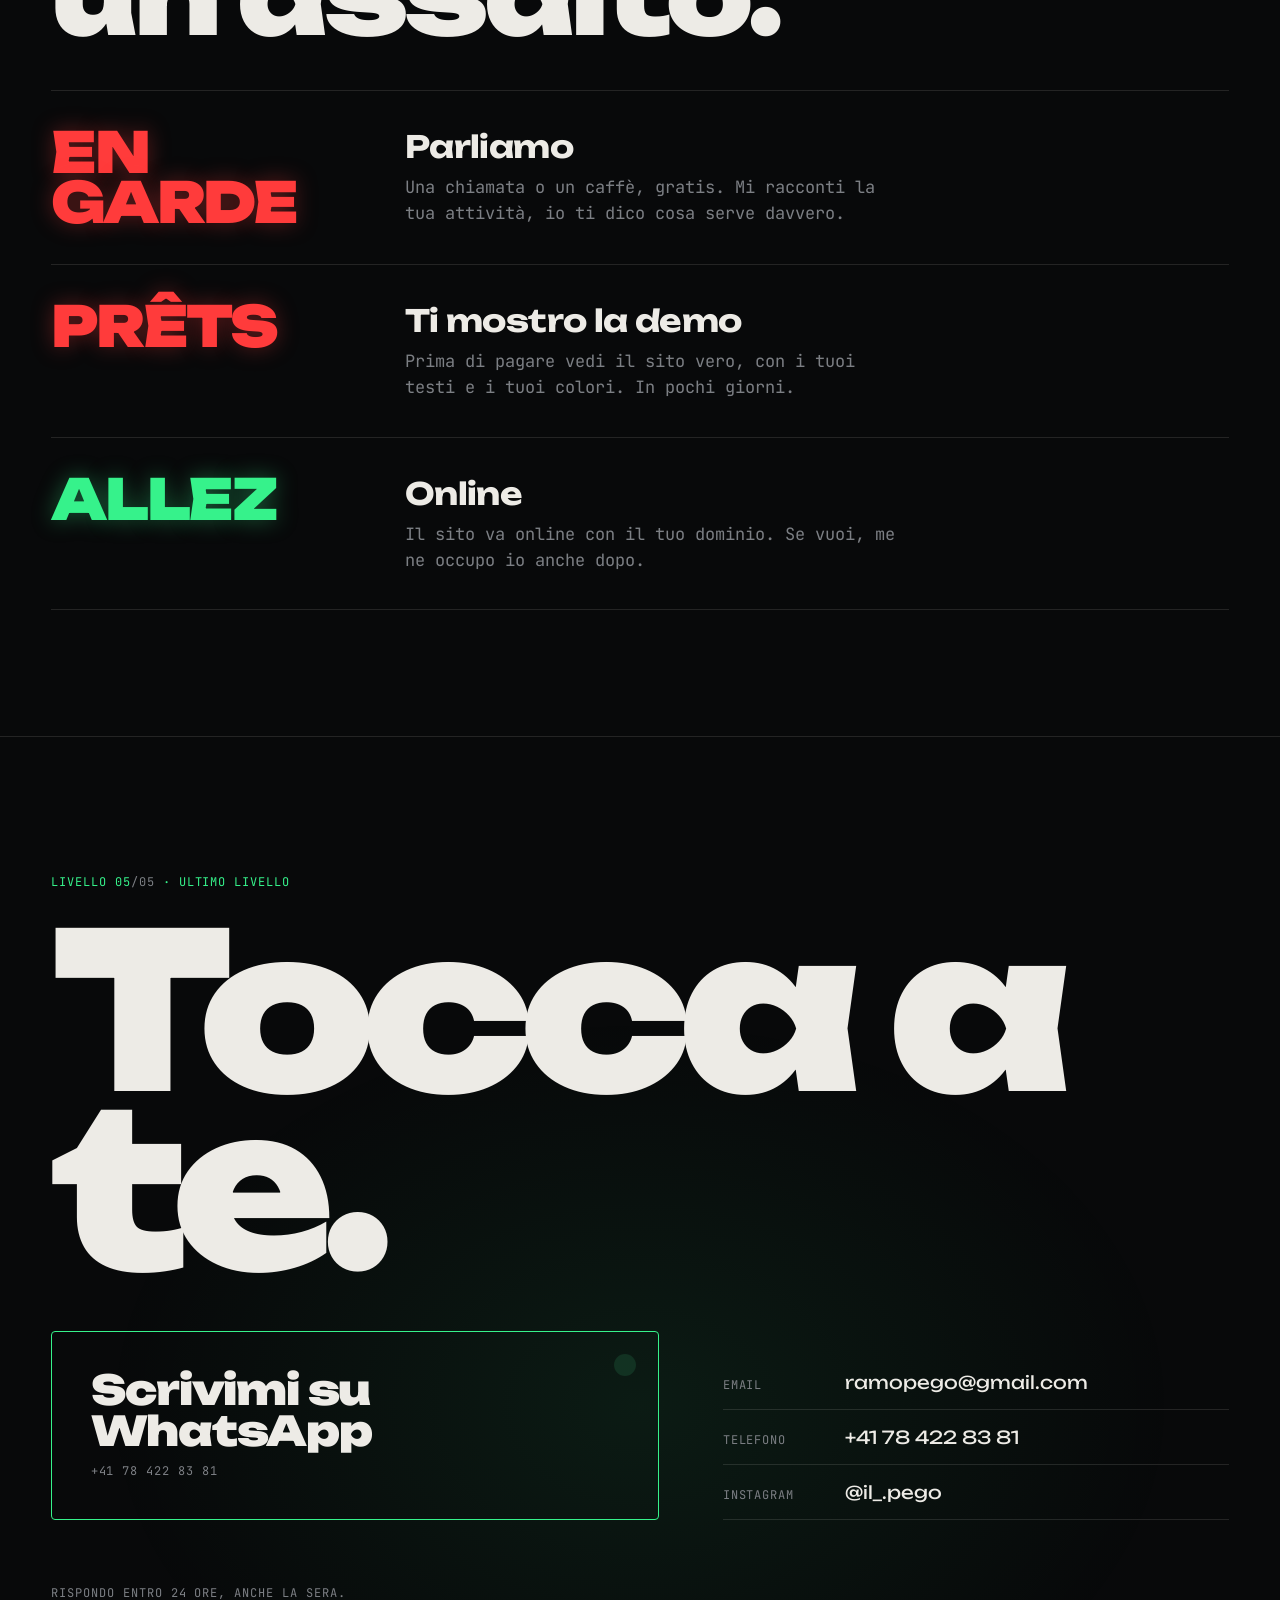
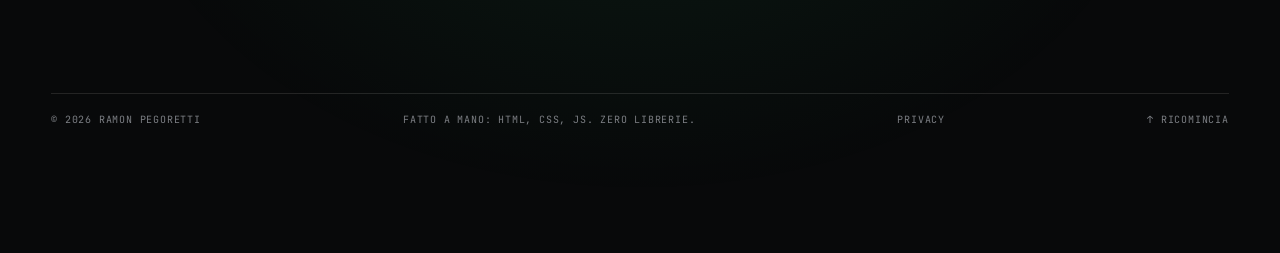
==== commit e76a1be3: "Add live price to the configurator and a care plan level Level 02 now shows the website price as you" ====
--- a/index.html
+++ b/index.html
@@ -156,6 +156,7 @@
           <label><input type="radio" name="style" value="crafted"><span>Crafted</span></label>
           <label><input type="radio" name="style" value="poster"><span>Poster</span></label>
         </div>
+        <label class="custom"><input type="checkbox" name="custom" id="custom"><span><b data-i18n="b.custom">Design su misura</b><small data-i18n="b.customp">Niente modello: lo disegno da zero per il tuo marchio.</small></span></label>
       </fieldset>
       <fieldset>
         <legend class="mono dim" data-i18n="l2.sections">02 · Sezioni</legend>
@@ -168,6 +169,11 @@
           <label><input type="checkbox" name="sec" value="lang"><span data-i18n="b.lang">Seconda lingua</span></label>
         </div>
       </fieldset>
+      <div class="quote" aria-live="polite">
+        <p class="mono dim" data-i18n="l2.price">03 · Prezzo del sito</p>
+        <p class="quote__num"><span class="cur">CHF</span><span id="siteNum">1'150</span></p>
+        <p class="quote__how" id="siteHow">Base 1'000 · 1 pagina in più 150</p>
+      </div>
     </form>
 
     <div class="screen" id="screen">
@@ -203,24 +209,29 @@
   <p class="build__meter mono"><span id="built">2</span>/6 <span data-i18n="l2.blocks">sezioni</span> · <span data-i18n="l2.speed">questa pagina si è caricata in</span> <span id="ms">–</span> ms</p>
 </section>
 
-<!-- ============ LEVEL 03 · PREZZI ============ -->
+<!-- ============ LEVEL 03 · CURA (piano mensile + preventivo) ============ -->
 <section class="level level--price" id="prezzi" data-level="3">
   <div class="level__tag mono"><span data-i18n="lv">LIVELLO</span> 03<span class="dim">/05</span></div>
-  <h2 class="level__title" data-i18n="l3.title">Il prezzo, senza giri.</h2>
-
-  <div class="price">
-    <p class="price__from mono" data-i18n="l3.from">IL TUO SITO DA</p>
-    <p class="price__num"><span class="cur">CHF</span><span id="priceNum" data-to="1000">1'000</span></p>
-    <p class="price__note" data-i18n="l3.note">Prezzo chiaro prima di iniziare. Niente sorprese, niente abbonamenti nascosti.</p>
-  </div>
-
-  <div class="powerups" data-wire="plans.forEach(render)" style="--d:0">
-    <p class="mono dim" data-i18n="l3.pu">POWER-UP MENSILI · FACOLTATIVI</p>
-    <ul>
-      <li><span class="mono">+HP</span><strong>Hosting</strong><em>CHF 25<small data-i18n="mo">/mese</small></em></li>
-      <li><span class="mono">+DEF</span><strong data-i18n="l3.maint">Manutenzione</strong><em>CHF 69<small data-i18n="mo">/mese</small></em></li>
-      <li><span class="mono">+MAX</span><strong>Premium</strong><em>CHF 129<small data-i18n="mo">/mese</small></em></li>
-    </ul>
+  <h2 class="level__title" data-i18n="l3.title">Mi prendo cura del tuo sito.</h2>
+  <p class="level__lead" data-i18n="l3.lead">Dopo il lancio non sparisco. Scegli un power-up mensile, oppure nessuno: il sito resta comunque tuo.</p>
+
+  <div class="care">
+    <form class="plans" id="care">
+      <div class="billing" role="radiogroup" aria-label="Fatturazione">
+        <label><input type="radio" name="billing" value="monthly" checked><span data-i18n="l3.monthly">Mensile</span></label>
+        <label><input type="radio" name="billing" value="yearly"><span><span data-i18n="l3.yearly">Annuale</span> <em data-i18n="l3.free">3 mesi gratis</em></span></label>
+      </div>
+      <div class="plans__list" id="planList" data-wire="plans.forEach(render)" style="--d:0"></div>
+    </form>
+
+    <aside class="receipt" aria-live="polite">
+      <p class="mono dim" data-i18n="l3.receipt">IL TUO PREVENTIVO</p>
+      <dl class="receipt__rows" id="receiptRows"></dl>
+      <p class="receipt__label mono dim" id="totalLabel" data-i18n="l3.year1">TOTALE PRIMO ANNO</p>
+      <p class="receipt__total"><span class="cur">CHF</span><span id="yearNum">1'150</span></p>
+      <a class="btn-quote" id="sendQuote" href="https://wa.me/41784228381" target="_blank" rel="noopener" data-i18n="l3.send">Mandami questo preventivo</a>
+      <p class="receipt__note" data-i18n="l3.note">Stima indicativa: il prezzo finale lo fissiamo insieme prima di iniziare. Niente costi nascosti.</p>
+    </aside>
   </div>
 </section>
 
--- a/style.css
+++ b/style.css
@@ -222,21 +222,67 @@
 [data-style="poster"] .m-book{border-radius:0;color:#FF4F1A}
 
 /* ============ L3 PRICE ============ */
-.level--price{display:grid;align-content:center}
-.price{display:grid;justify-items:start}
-.price__from{color:var(--dim);margin:0 0 8px}
-.price__num{margin:0;font:900 clamp(72px,21vw,340px)/.8 var(--display);letter-spacing:-.06em;font-variant-numeric:tabular-nums;display:flex;align-items:flex-start;gap:.06em}
-.price__num .cur{font-size:.16em;letter-spacing:0;margin-top:.5em;color:var(--green)}
-.price__note{max-width:42ch;color:var(--dim);margin:28px 0 0}
-.powerups{margin-top:12vh;border-top:1px solid var(--line);padding-top:18px}
-.powerups ul{list-style:none;margin:18px 0 0;padding:0;display:grid;grid-template-columns:repeat(3,1fr);gap:0}
-.powerups li{display:grid;gap:6px;padding:18px 20px 18px 0;border-right:1px solid var(--line)}
-.powerups li+li{padding-left:20px}
-.powerups li:last-child{border-right:0}
-.powerups .mono{color:var(--green)}
-.powerups strong{font:700 20px var(--display)}
-.powerups em{font:400 15px var(--mono);font-style:normal}
-.powerups small{color:var(--dim)}
+
+/* custom-design toggle + live price (level 02) */
+.custom{display:block;margin-top:4px;cursor:pointer}
+.custom span{display:grid;grid-template-columns:18px 1fr;column-gap:12px;padding:12px;border:1px solid var(--line);border-radius:3px;transition:.2s var(--ease)}
+.custom span::before{content:"";grid-row:span 2;width:18px;height:18px;border:1px solid var(--dim);border-radius:2px;transition:.2s var(--ease)}
+.custom b{font:600 12px var(--mono);letter-spacing:.06em;text-transform:uppercase}
+.custom small{color:var(--dim);font-size:12px;line-height:1.4}
+.custom input:checked+span{border-color:var(--green)}
+.custom input:checked+span::before{background:var(--green);border-color:var(--green);box-shadow:inset 0 0 0 3px var(--bg)}
+.quote{border-top:1px solid var(--line);padding-top:16px;display:grid;gap:6px}
+.quote p{margin:0}
+.quote__num{font:900 clamp(44px,5vw,64px)/.9 var(--display);letter-spacing:-.05em;font-variant-numeric:tabular-nums;display:flex;align-items:flex-start;gap:.08em}
+.quote__num .cur,.receipt__total .cur{font-size:.24em;letter-spacing:0;margin-top:.45em;color:var(--green)}
+.quote__how{color:var(--dim);font-size:12px;line-height:1.5}
+
+/* ============ L3 CARE PLAN + QUOTE ============ */
+.care{display:grid;grid-template-columns:minmax(0,1fr) 340px;gap:clamp(20px,3vw,48px);align-items:start;margin-top:4vh}
+.plans{display:grid;gap:18px;min-width:0}
+.billing{display:inline-flex;justify-self:start;border:1px solid var(--line);border-radius:3px;padding:3px;gap:3px}
+.billing input,.plan input{position:absolute;opacity:0;pointer-events:none}
+.billing label{cursor:pointer}
+.billing label>span{display:block;padding:9px 14px;border-radius:2px;font:600 12px var(--mono);letter-spacing:.06em;text-transform:uppercase;transition:.2s var(--ease)}
+.billing em{font-style:normal;color:var(--green)}
+.billing input:checked+span{background:var(--ink);color:var(--bg)}
+.billing input:checked+span em{color:var(--bg)}
+.plans__list{position:relative;display:grid;grid-template-columns:repeat(4,minmax(0,1fr));gap:8px}
+.plan{cursor:pointer;display:grid}
+.plan__in{display:grid;align-content:start;gap:6px;padding:16px;border:1px solid var(--line);border-radius:3px;background:var(--bg-2);transition:.2s var(--ease)}
+.plan__tag{color:var(--green)}
+.plan strong{font:700 18px var(--display);letter-spacing:-.01em}
+.plan em{font:400 14px var(--mono);font-style:normal}
+.plan small{color:var(--dim)}
+.plan__f{display:grid;gap:4px;margin-top:6px;padding-top:10px;border-top:1px solid var(--line);color:var(--dim);font-size:12px;line-height:1.4}
+.plan:hover .plan__in{border-color:var(--dim)}
+.plan input:checked+.plan__in{border-color:var(--green);box-shadow:0 0 0 1px var(--green),0 0 24px rgba(54,242,139,.15)}
+.plan input:checked+.plan__in .plan__f{color:var(--ink)}
+.plan input:focus-visible+.plan__in,.billing input:focus-visible+span{outline:2px solid var(--green);outline-offset:2px}
+.plan input[value="none"]+.plan__in .plan__tag{color:var(--dim)}
+.receipt{position:relative;display:grid;gap:10px;padding:20px;border:1px solid var(--line);border-radius:4px;background:var(--bg-2)}
+.receipt p{margin:0}
+.receipt__rows{margin:0;display:grid}
+.receipt__rows div{display:grid;grid-template-columns:minmax(0,1fr) auto;gap:12px;padding:9px 0;border-bottom:1px dashed var(--line);font-size:14px;font-variant-numeric:tabular-nums}
+.receipt__rows dt{color:var(--ink)}
+.receipt__rows dd{margin:0;text-align:right}
+.receipt__rows .good dd{color:var(--green)}
+.receipt__rows .dim dt,.receipt__rows .dim dd{color:var(--dim);font-size:12px}
+.receipt__label{margin-top:8px!important}
+.receipt__total{font:900 clamp(40px,4.4vw,60px)/.9 var(--display);letter-spacing:-.05em;font-variant-numeric:tabular-nums;display:flex;align-items:flex-start;gap:.08em}
+.btn-quote{display:grid;place-items:center;min-height:48px;margin-top:6px;padding:12px 16px;border-radius:3px;background:var(--green);color:var(--bg);text-decoration:none;font:700 13px var(--mono);letter-spacing:.06em;text-transform:uppercase;text-align:center;transition:.2s var(--ease)}
+.btn-quote:hover{box-shadow:0 0 24px rgba(54,242,139,.45)}
+.receipt__note{color:var(--dim);font-size:12px;line-height:1.5}
+@media (max-width:1100px){.plans__list{grid-template-columns:repeat(2,minmax(0,1fr))}}
+@media (max-width:900px){.care{grid-template-columns:1fr}}
+@media (max-width:600px){
+  .plans__list{grid-template-columns:1fr}
+  .plan__in{grid-template-columns:52px 1fr auto;align-items:baseline;column-gap:10px}
+  .plan__f{grid-column:1/-1}
+  .billing{display:flex;justify-self:stretch}
+  .billing label{flex:1}
+  .billing label>span{text-align:center;padding:9px 6px;font-size:11px}
+}
 
 /* ============ L4 QUEST ============ */
 .quest{list-style:none;margin:0;padding:0;display:grid;border-top:1px solid var(--line)}
@@ -299,8 +345,6 @@
   .start__actions{justify-items:start}
   .start__meta span:first-child{display:none}
   .sheet div,.bars li{grid-template-columns:100px 1fr;gap:12px}
-  .powerups ul{grid-template-columns:1fr}
-  .powerups li,.powerups li+li{padding:14px 0;border-right:0;border-bottom:1px solid var(--line);grid-template-columns:60px 1fr auto;align-items:baseline}
   .quest li{grid-template-columns:1fr;gap:10px}
   .links a{grid-template-columns:1fr;gap:2px}
   .styles{grid-template-columns:repeat(4,1fr)}
@@ -318,7 +362,7 @@
 }
 
 /* ============ compile effect: wireframe → real content ============ */
-.sheet,.inv,.bio,.price,.powerups,.links,.quest{position:relative}
+.sheet,.inv,.bio,.links,.quest{position:relative}
 .js [data-wire]::after{content:attr(data-wire);position:absolute;inset:0;z-index:3;pointer-events:none;
   display:flex;align-items:flex-start;padding:10px 12px;font:600 11px var(--mono);letter-spacing:.02em;color:var(--green);
   background:
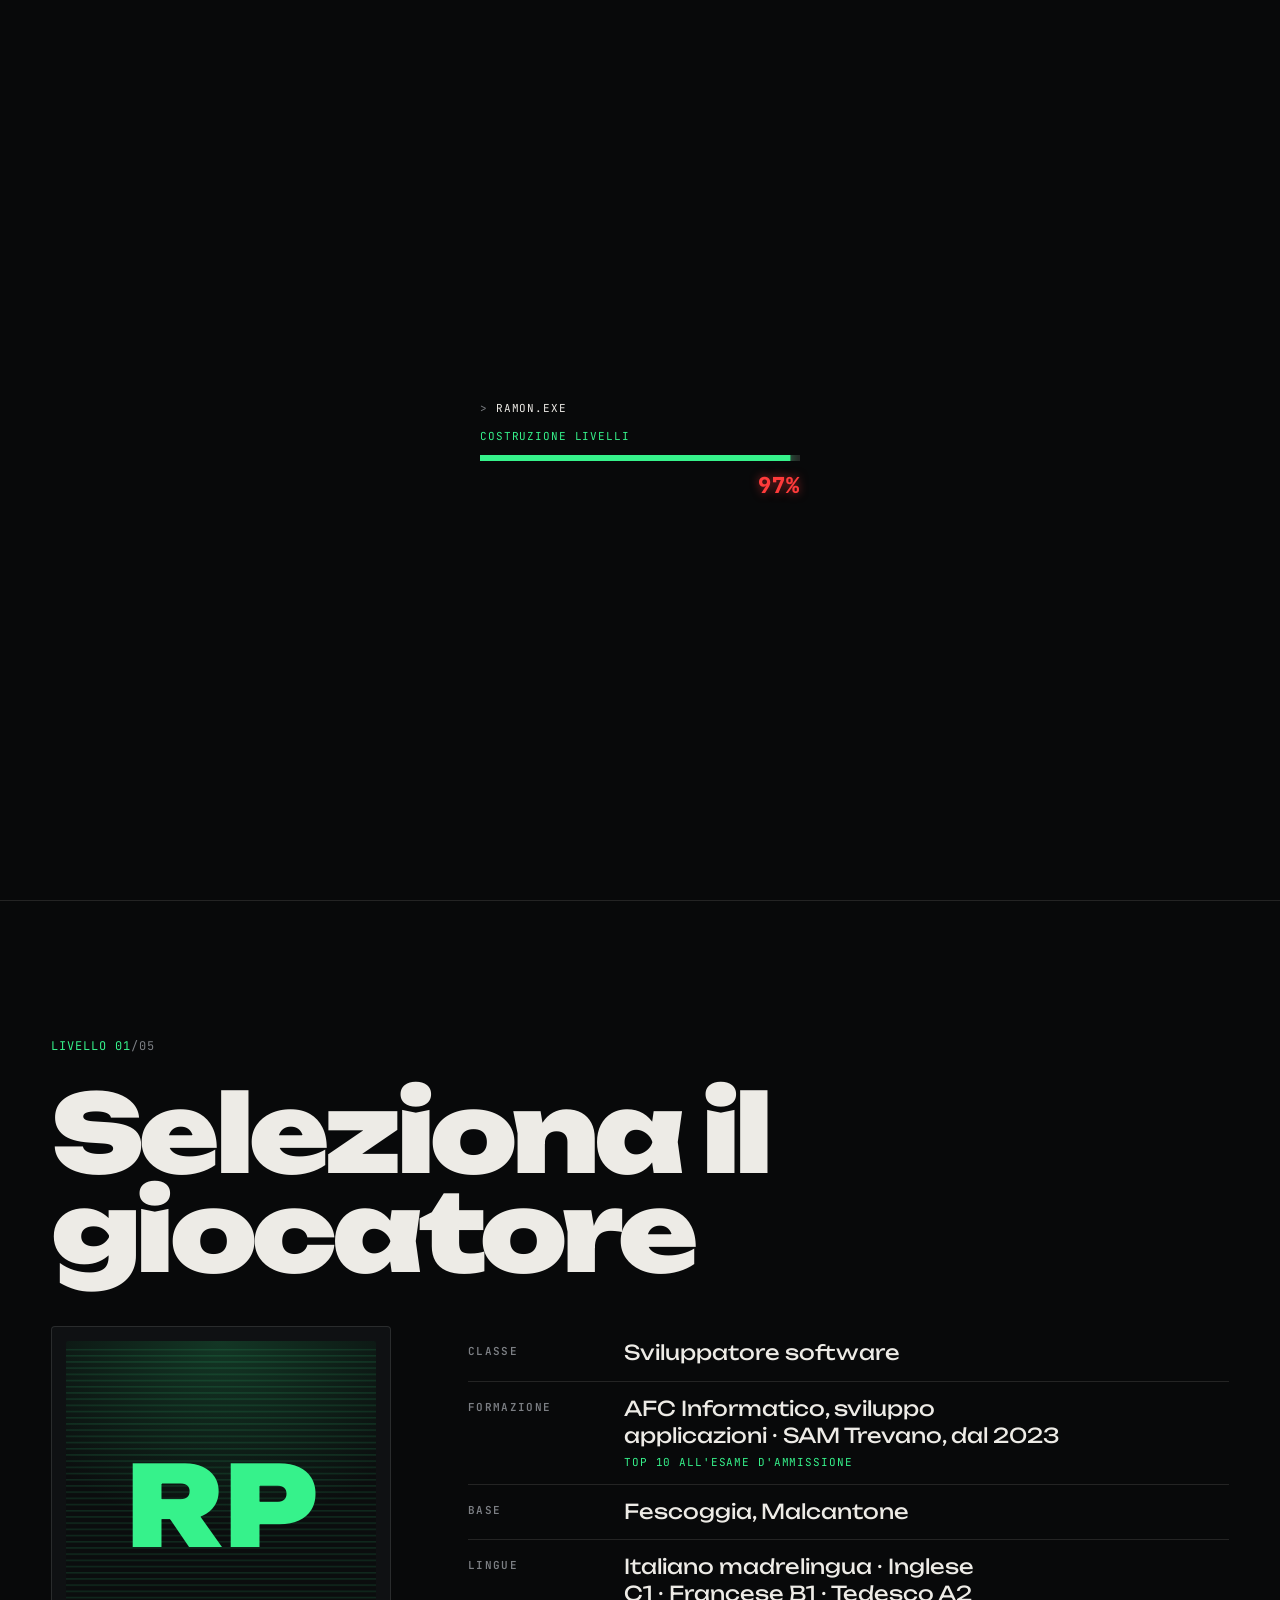
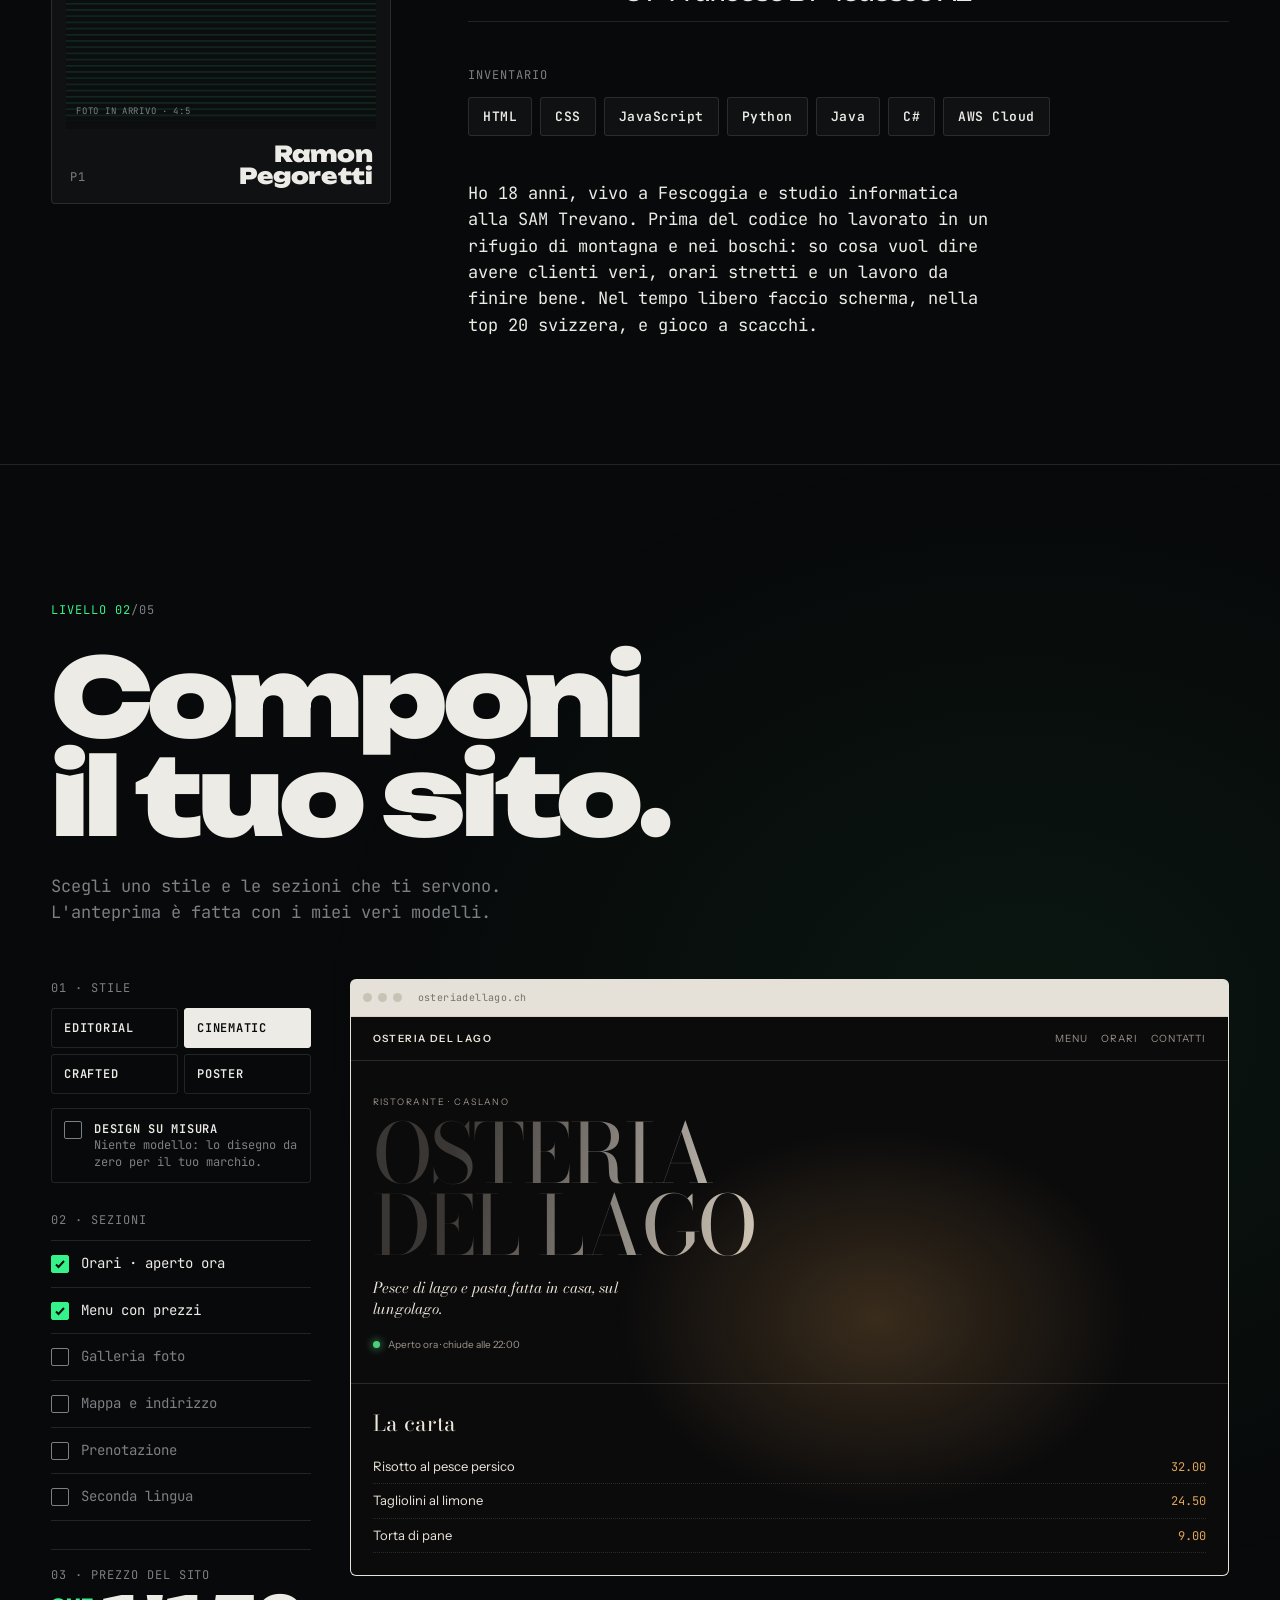
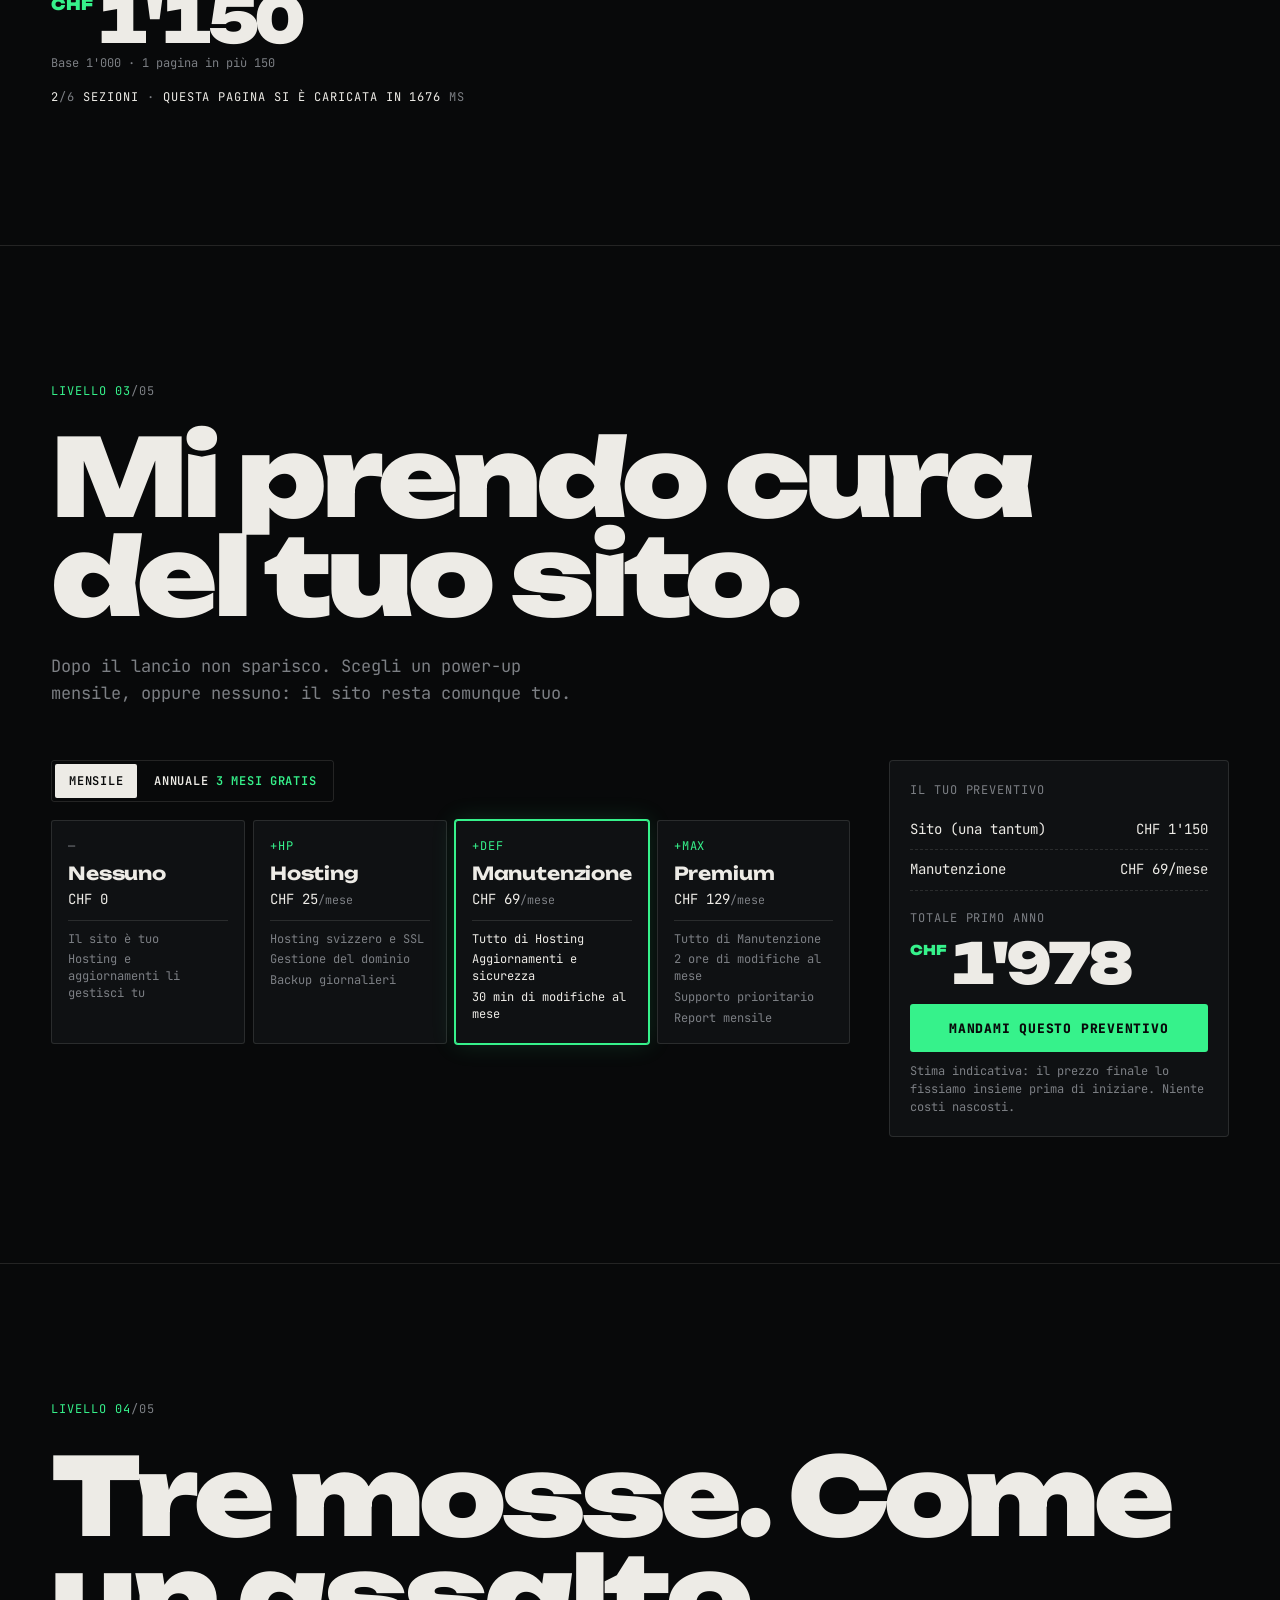
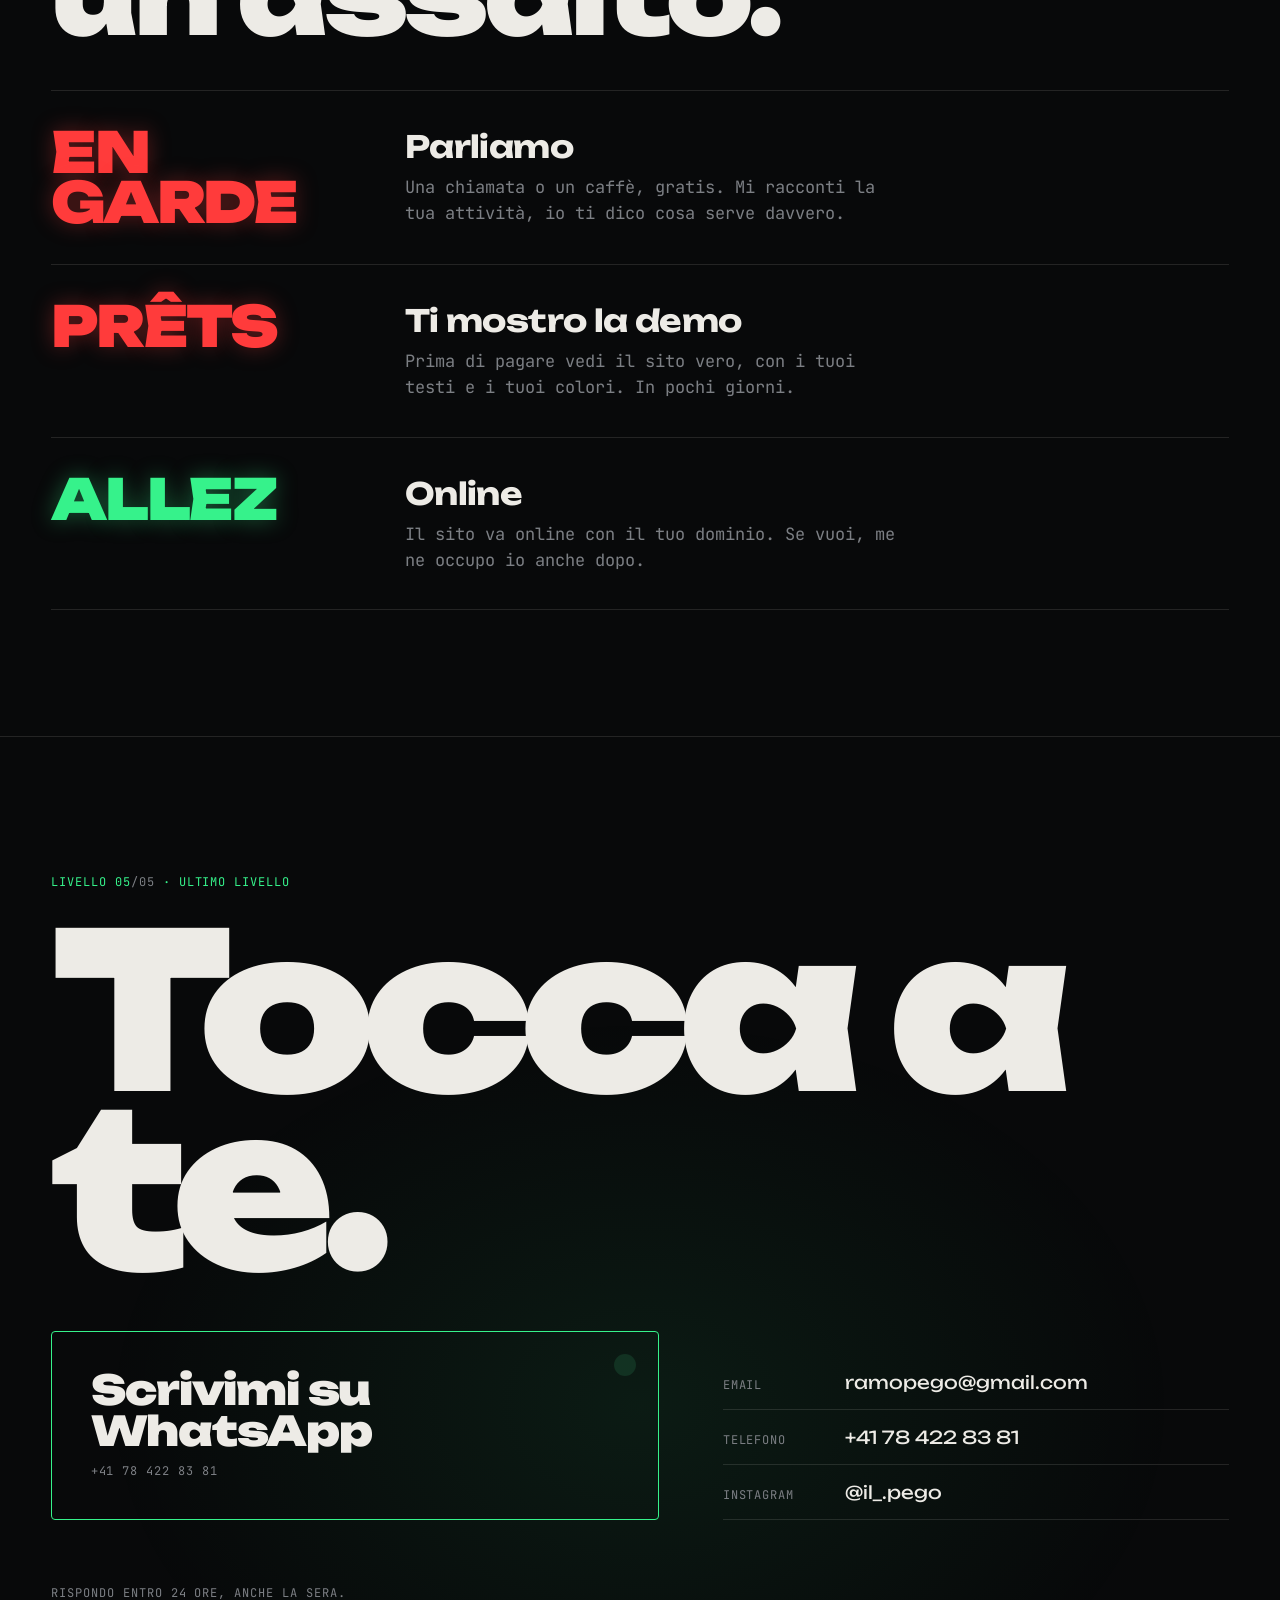
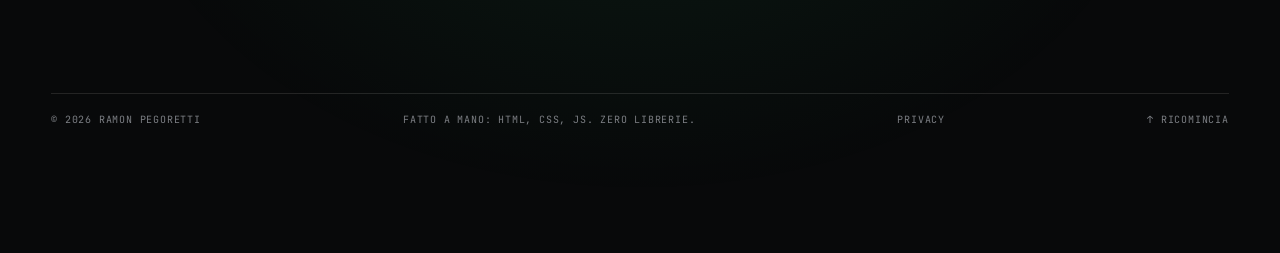
==== commit 475bfe52: "Version CSS/JS links so a deploy isn't hidden by the browser cache GitHub Pages lets browsers cache " ====
--- a/index.html
+++ b/index.html
@@ -22,7 +22,7 @@
 <meta property="og:locale" content="it_CH">
 <meta name="twitter:card" content="summary_large_image">
 <link rel="stylesheet" href="fonts.css">
-<link rel="stylesheet" href="style.css">
+<link rel="stylesheet" href="style.css?v=20261114b">
 <link rel="preload" as="style" id="tplFonts" href="fonts-templates.css">
 <script src="head.js"></script>
 <script type="application/ld+json">
@@ -292,8 +292,8 @@
   <a href="mailto:ramopego@gmail.com">Email</a>
 </nav>
 
-<script src="i18n.js"></script>
-<script src="fx.js"></script>
-<script src="game.js"></script>
+<script src="i18n.js?v=20261114b"></script>
+<script src="fx.js?v=20261114b"></script>
+<script src="game.js?v=20261114b"></script>
 </body>
 </html>
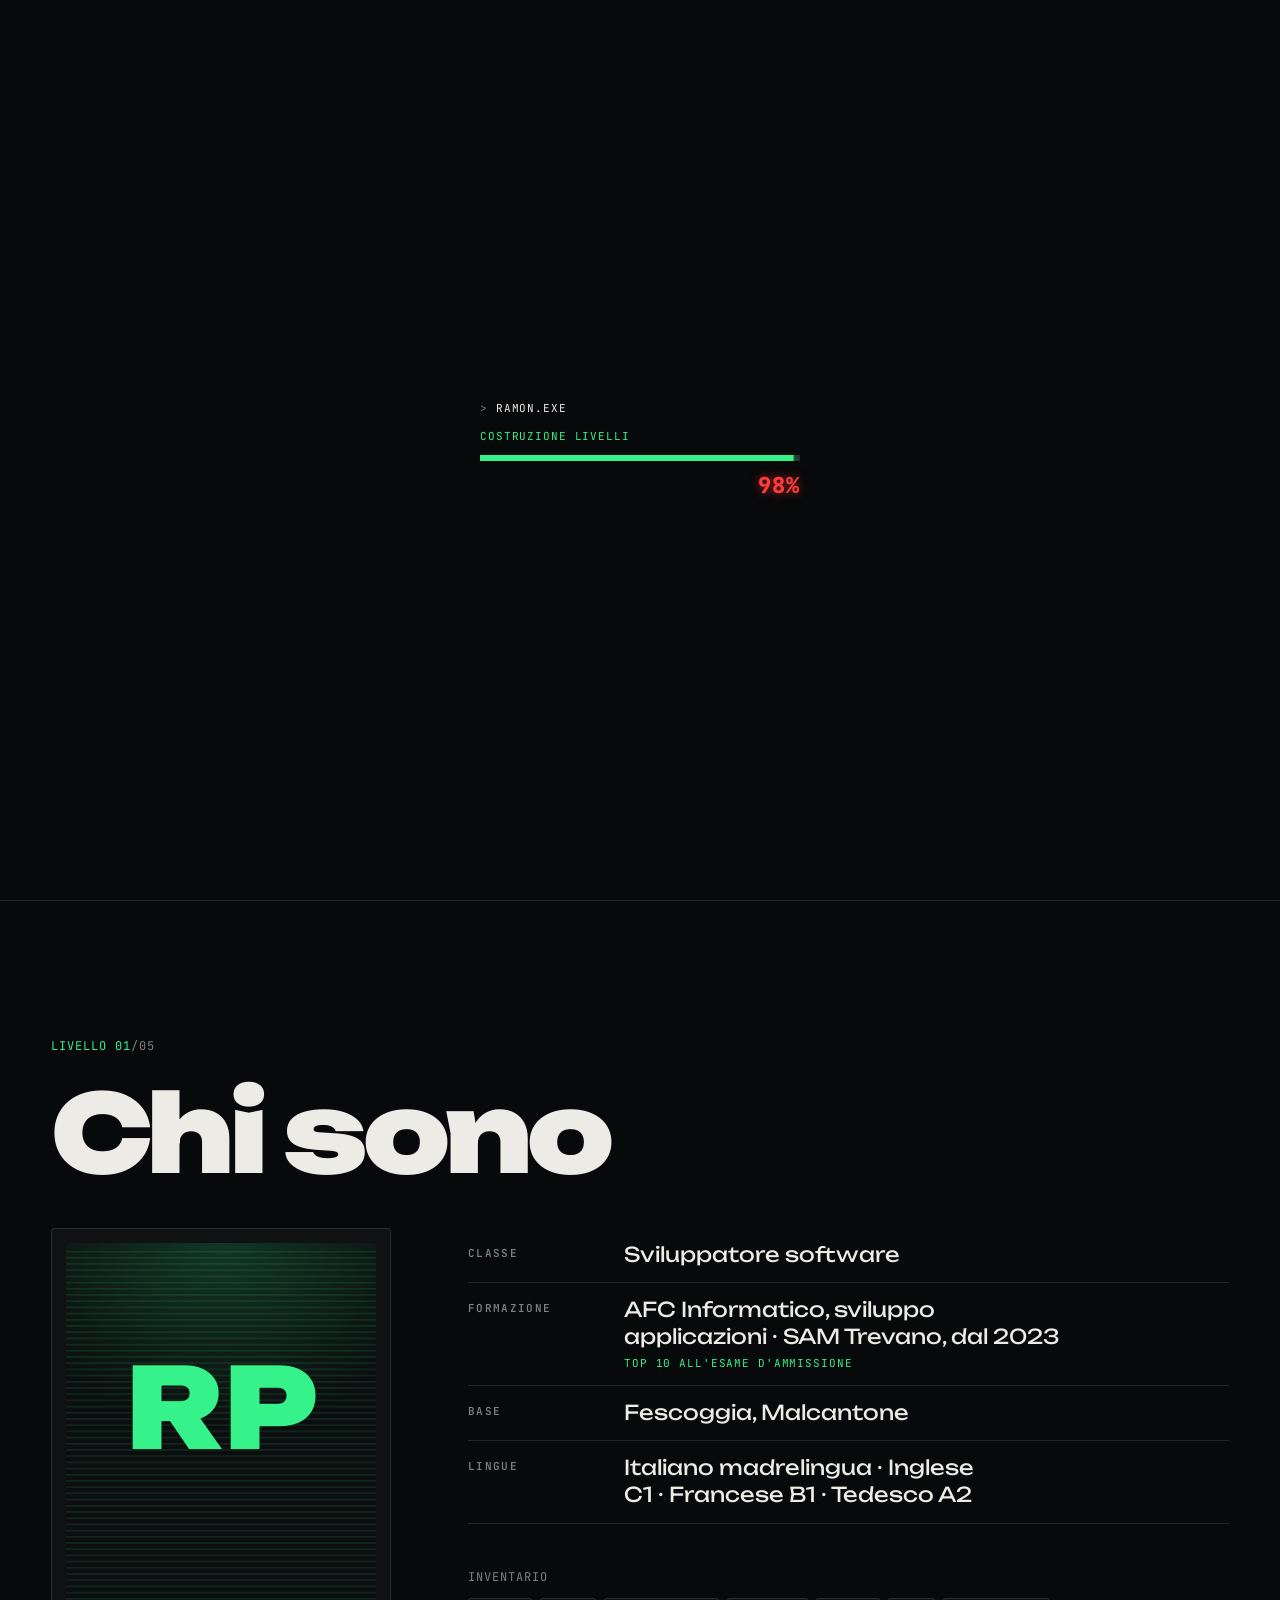
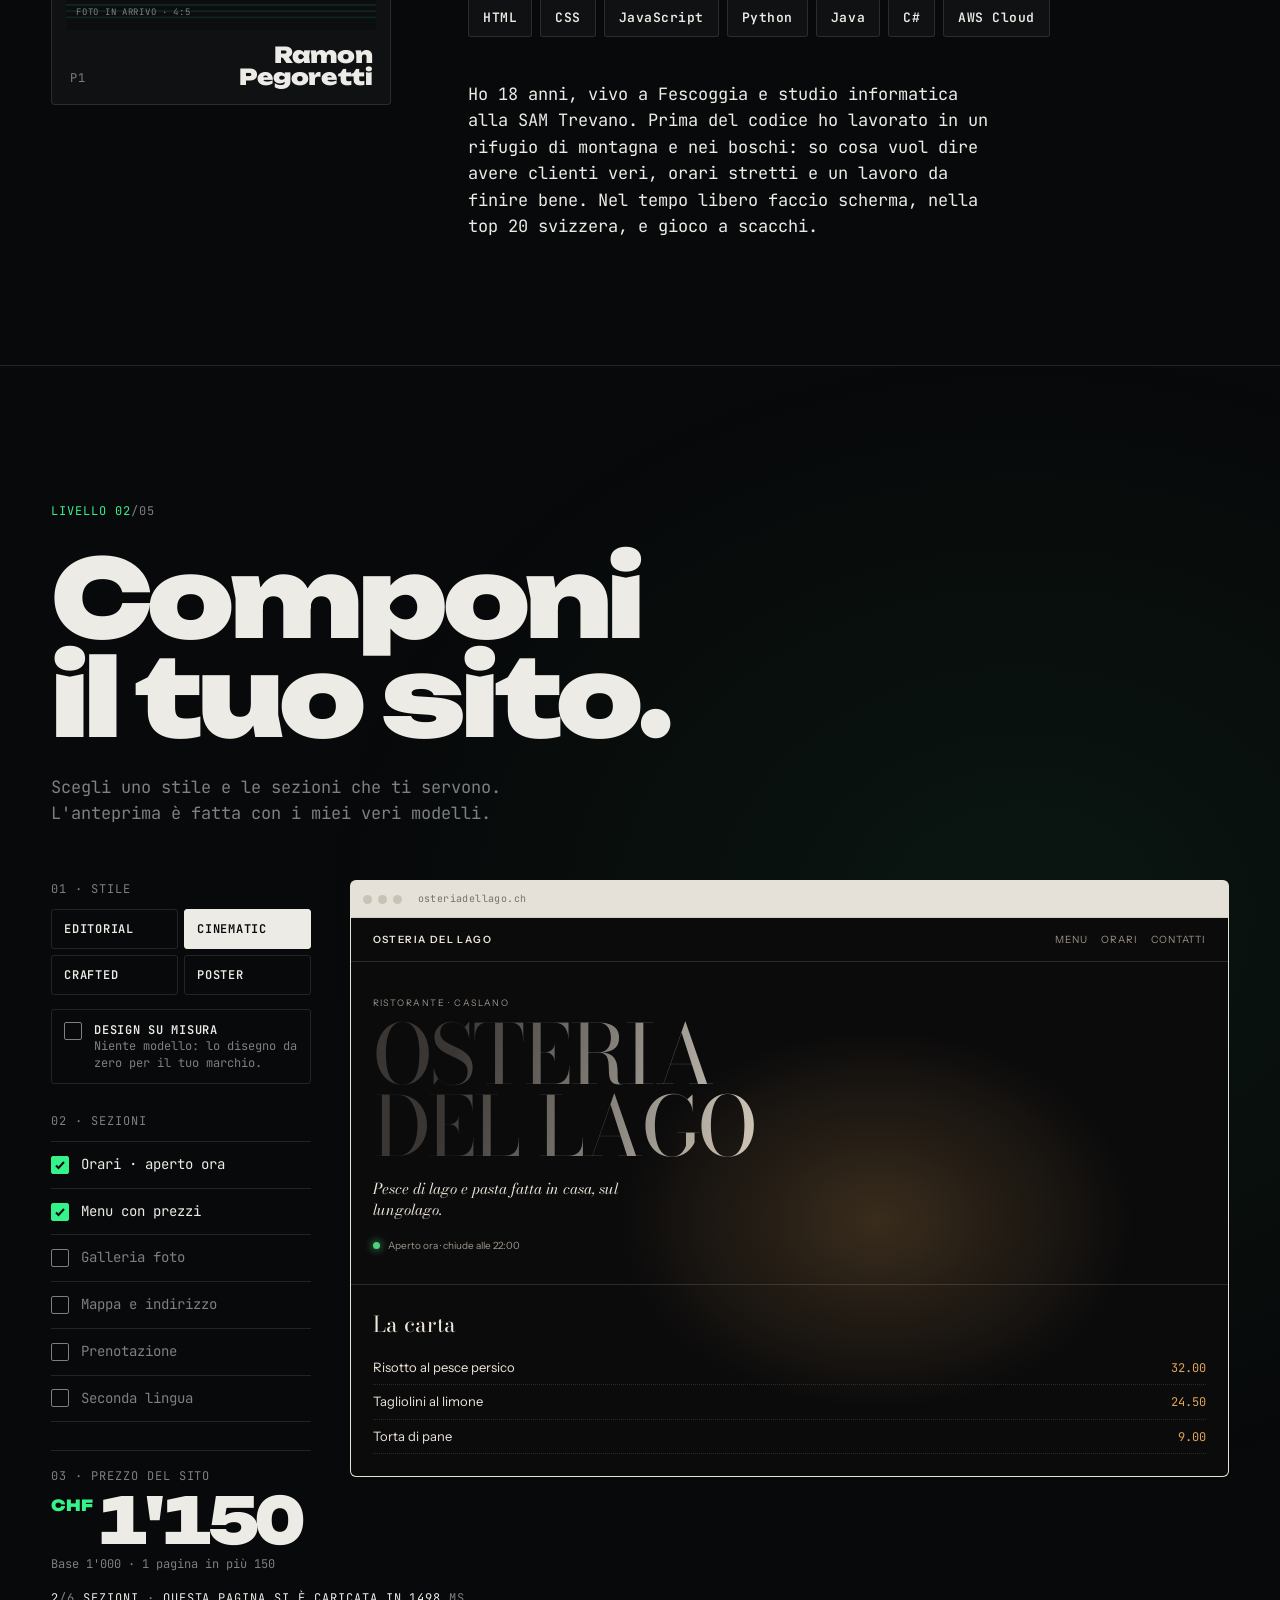
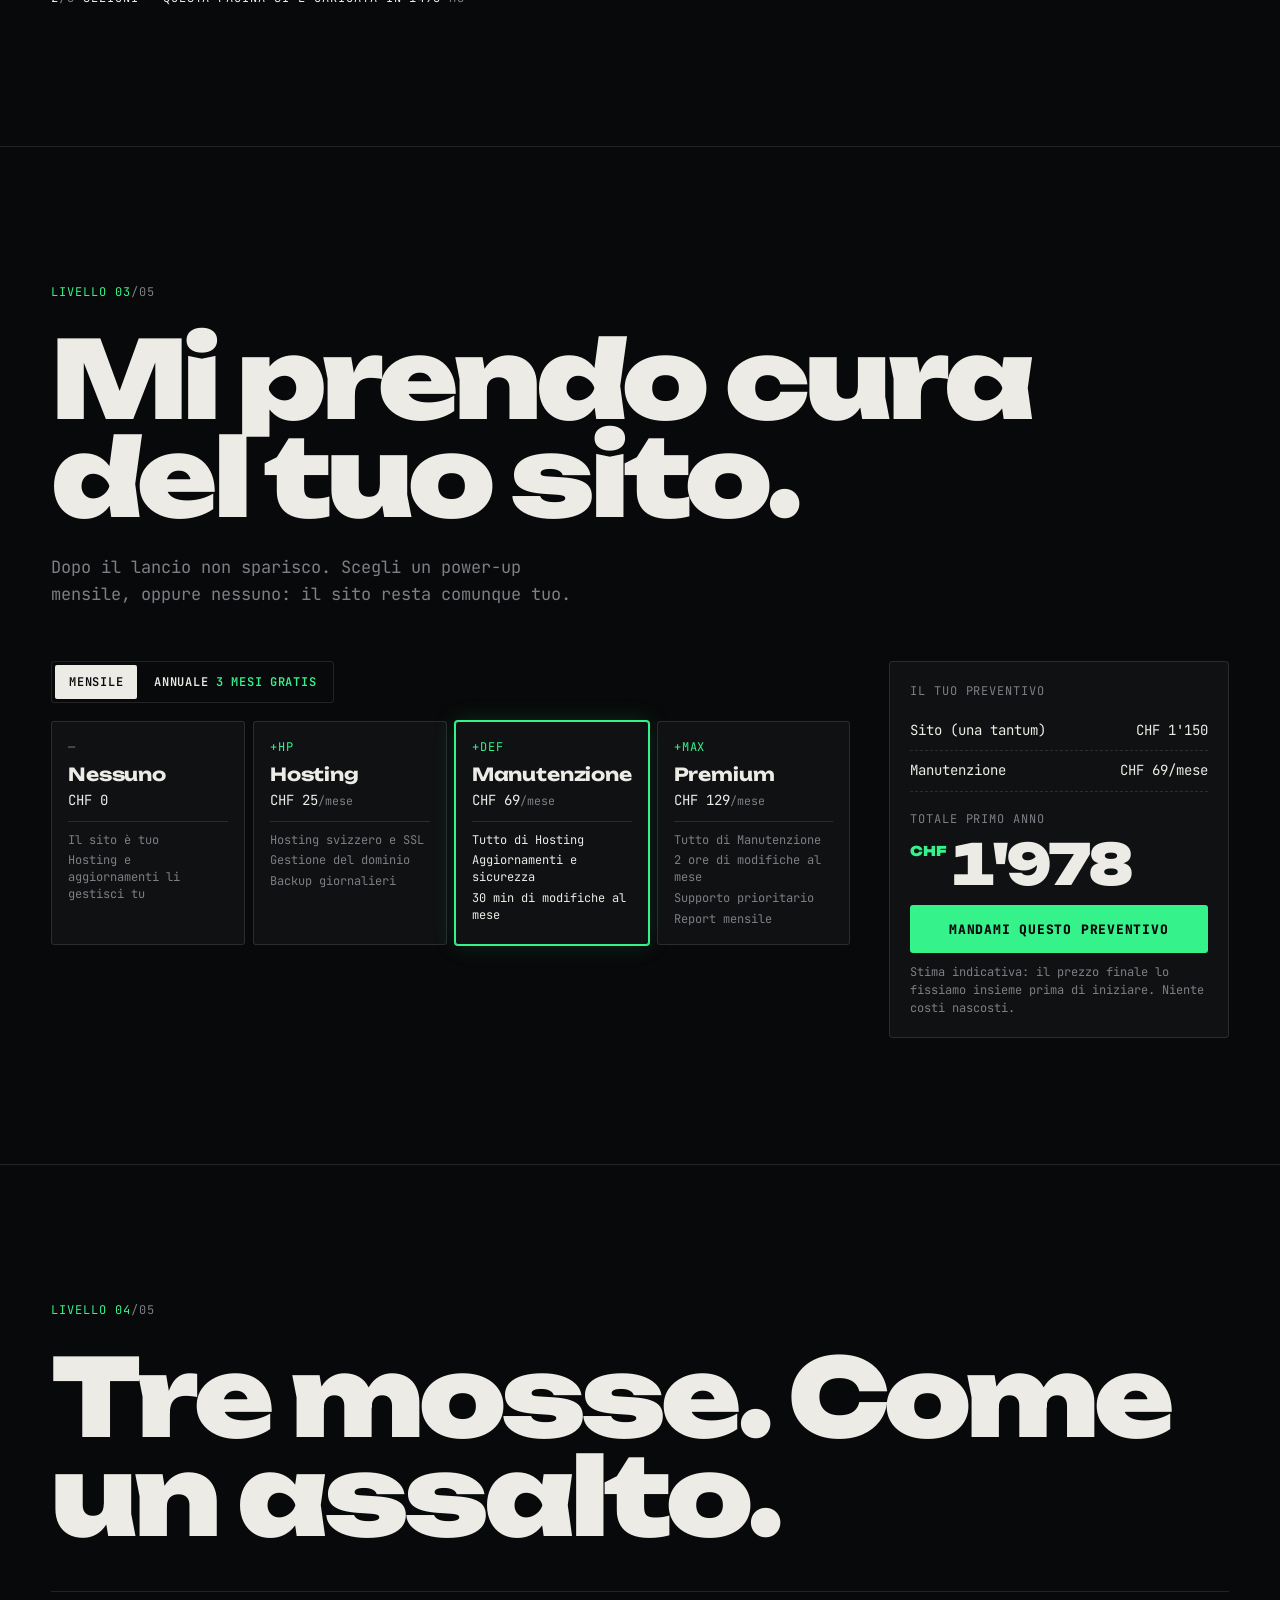
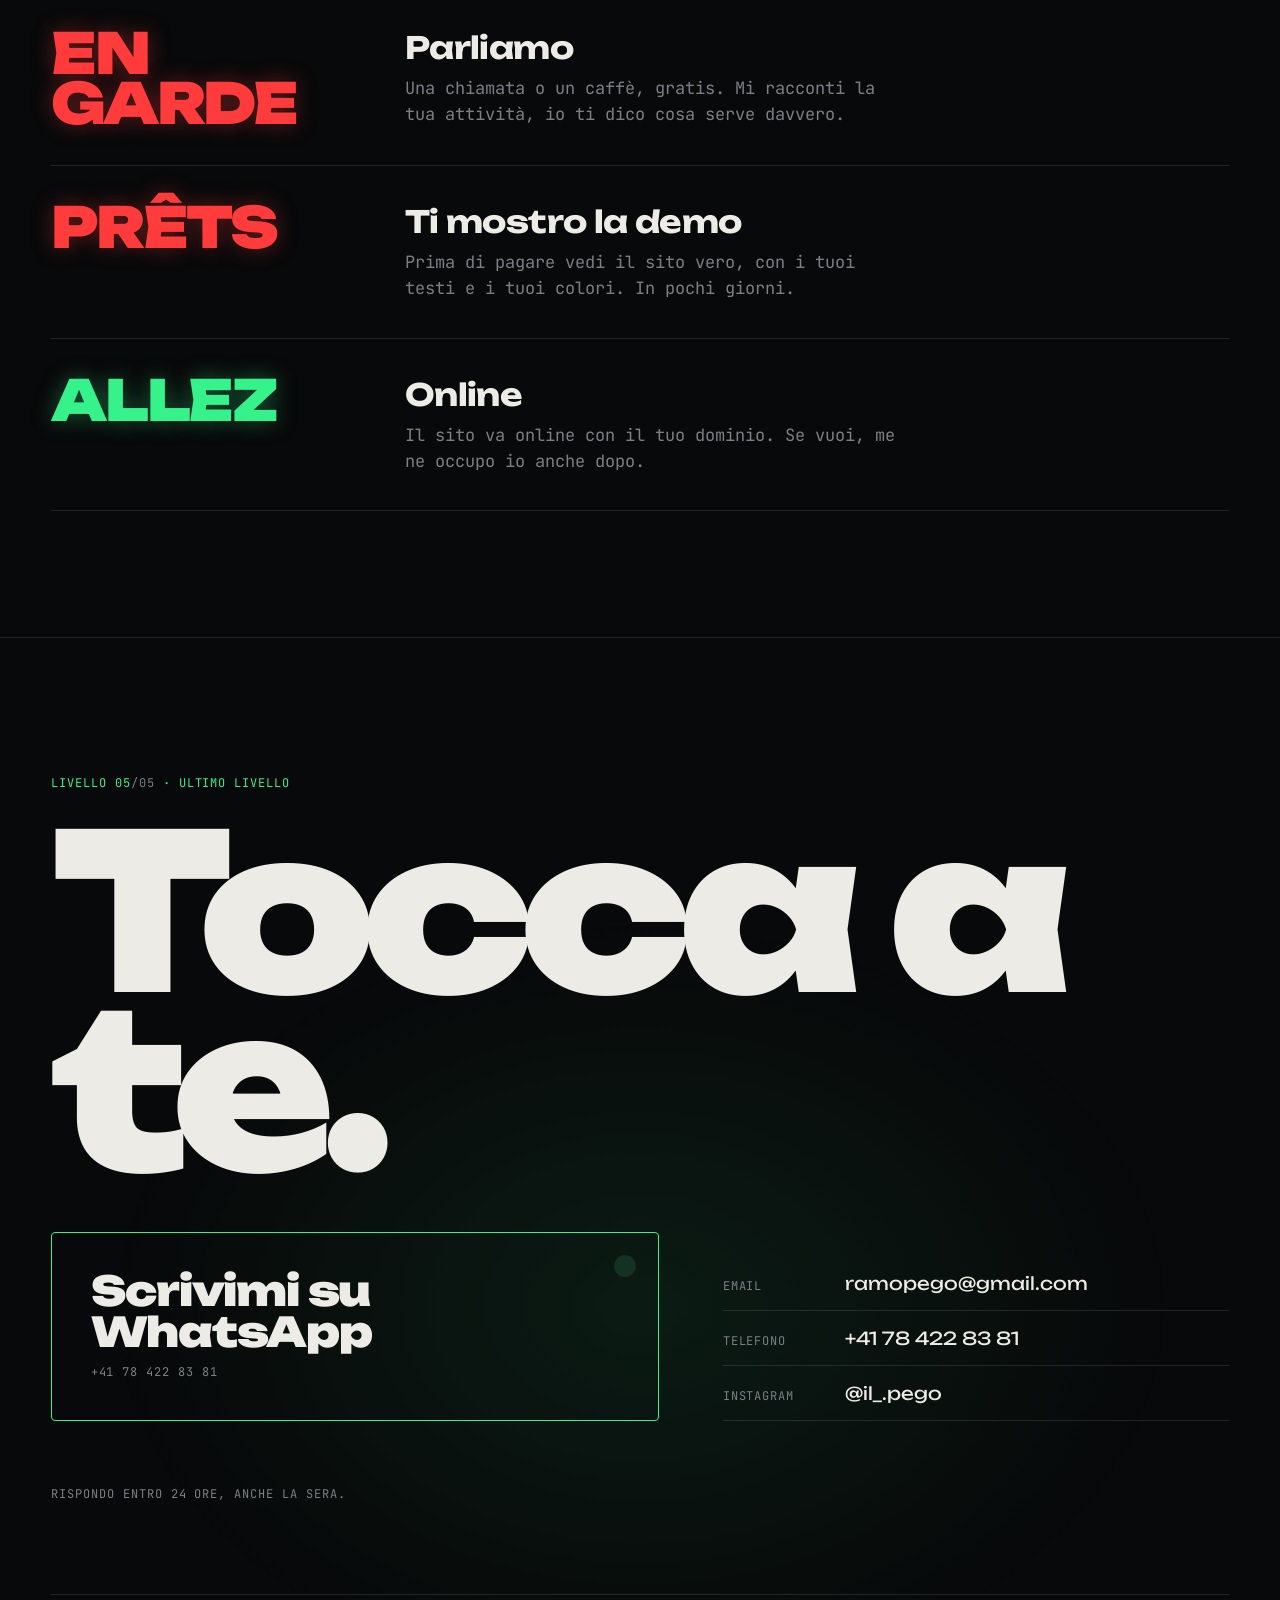
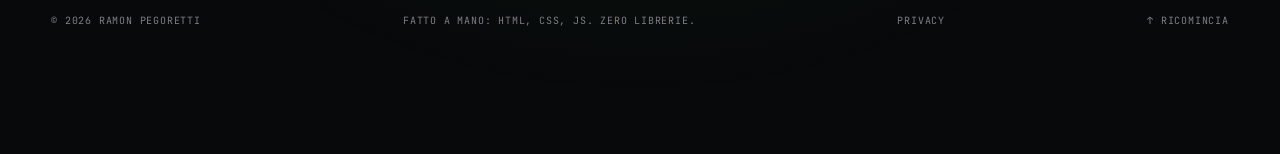
==== commit 522850fe: "Rename level 01 title to 'Chi sono' / 'About me' Co-Authored-By: Claude Opus 5.5 <noreply@anthropic." ====
--- a/index.html
+++ b/index.html
@@ -100,7 +100,7 @@
 <!-- ============ LEVEL 01 · CHI SONO ============ -->
 <section class="level" id="chi" data-level="1">
   <div class="level__tag mono"><span data-i18n="lv">LIVELLO</span> 01<span class="dim">/05</span></div>
-  <h2 class="level__title" data-i18n="l1.title">Seleziona il giocatore</h2>
+  <h2 class="level__title" data-i18n="l1.title">Chi sono</h2>
 
   <div class="player">
     <div class="player__card">
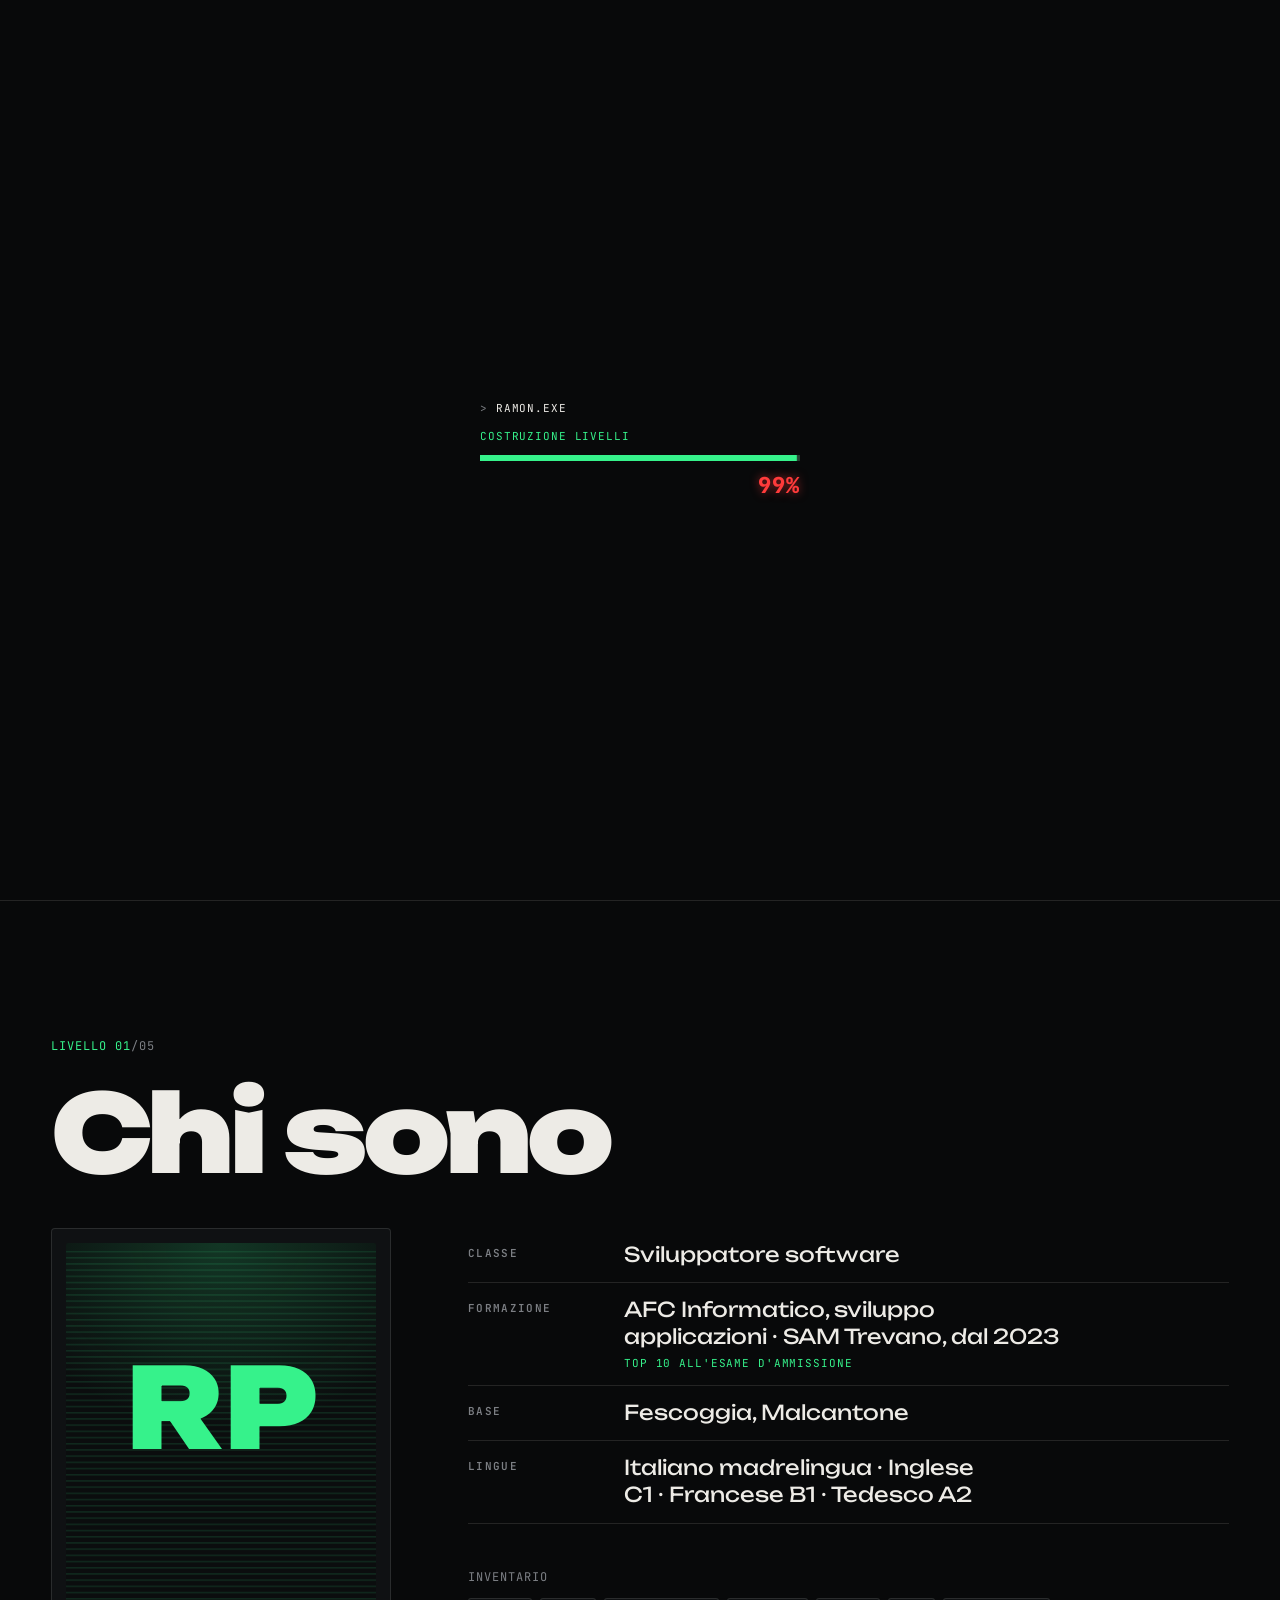
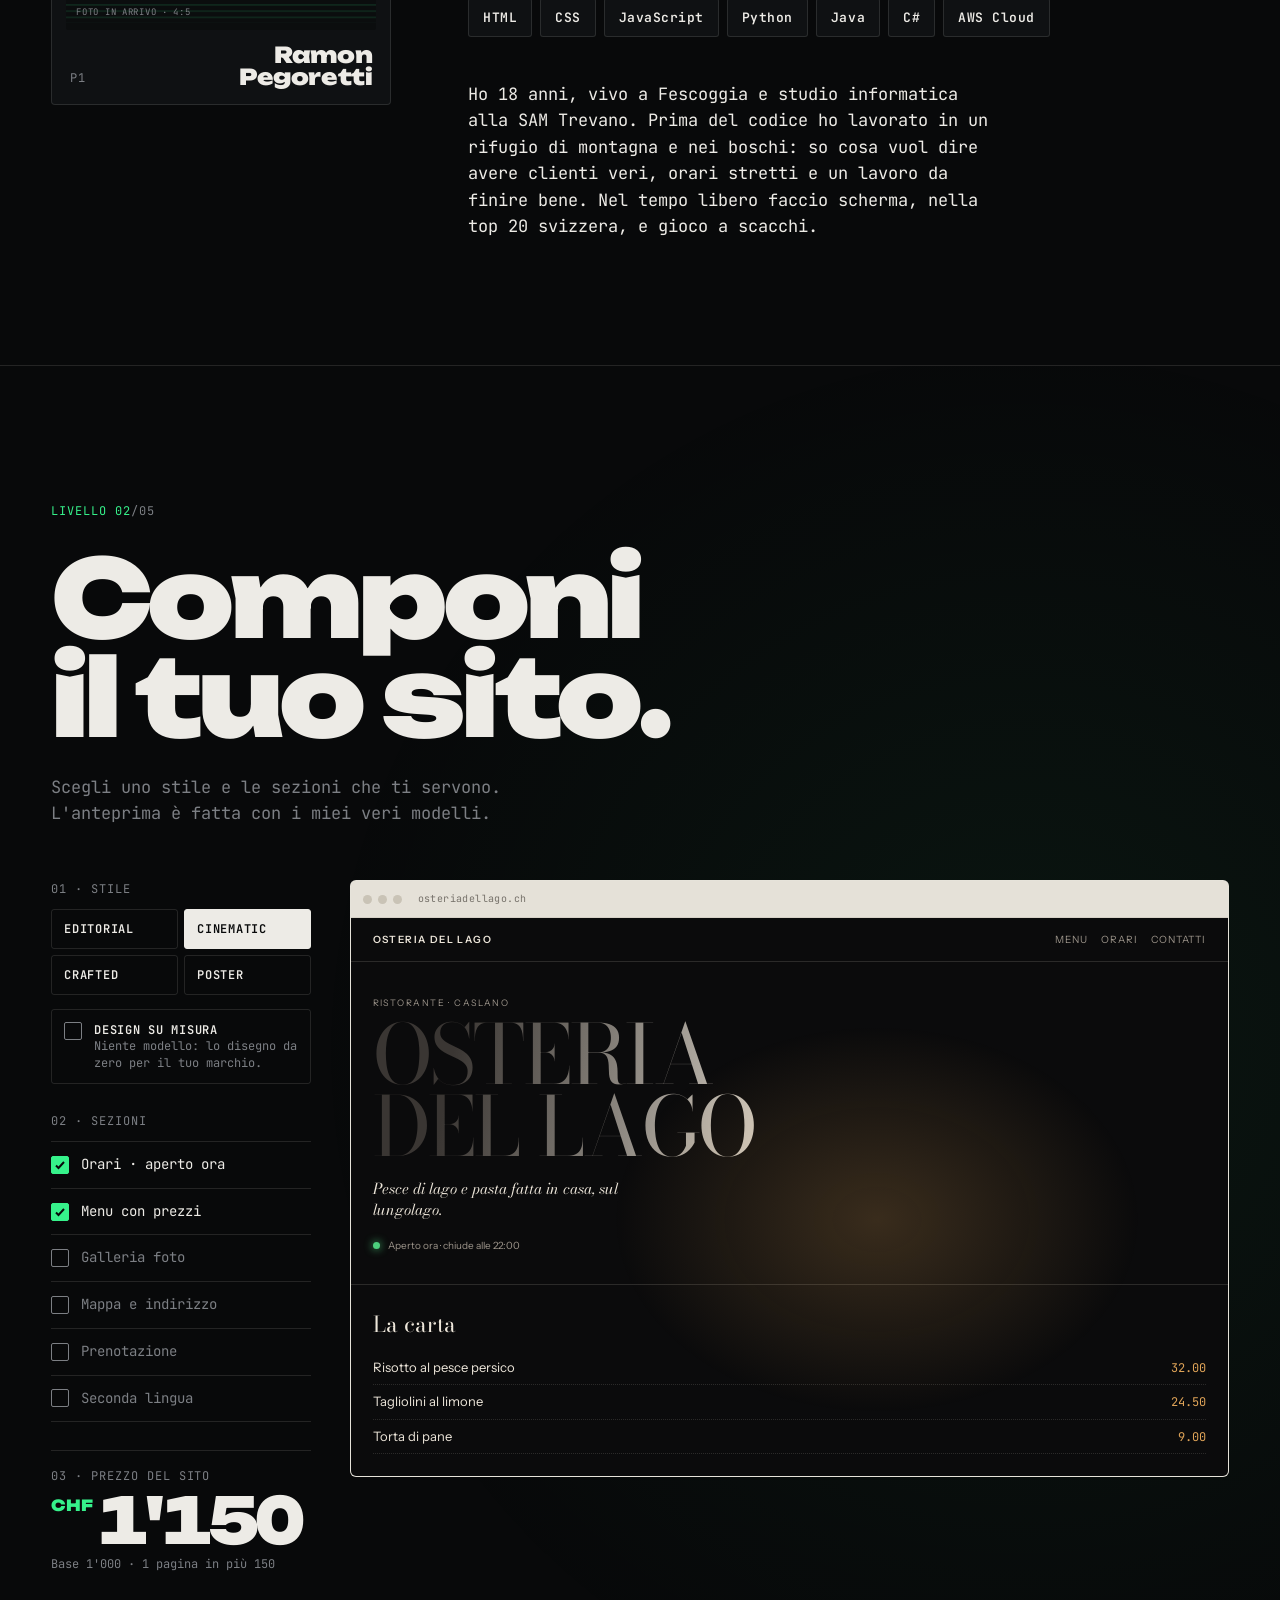
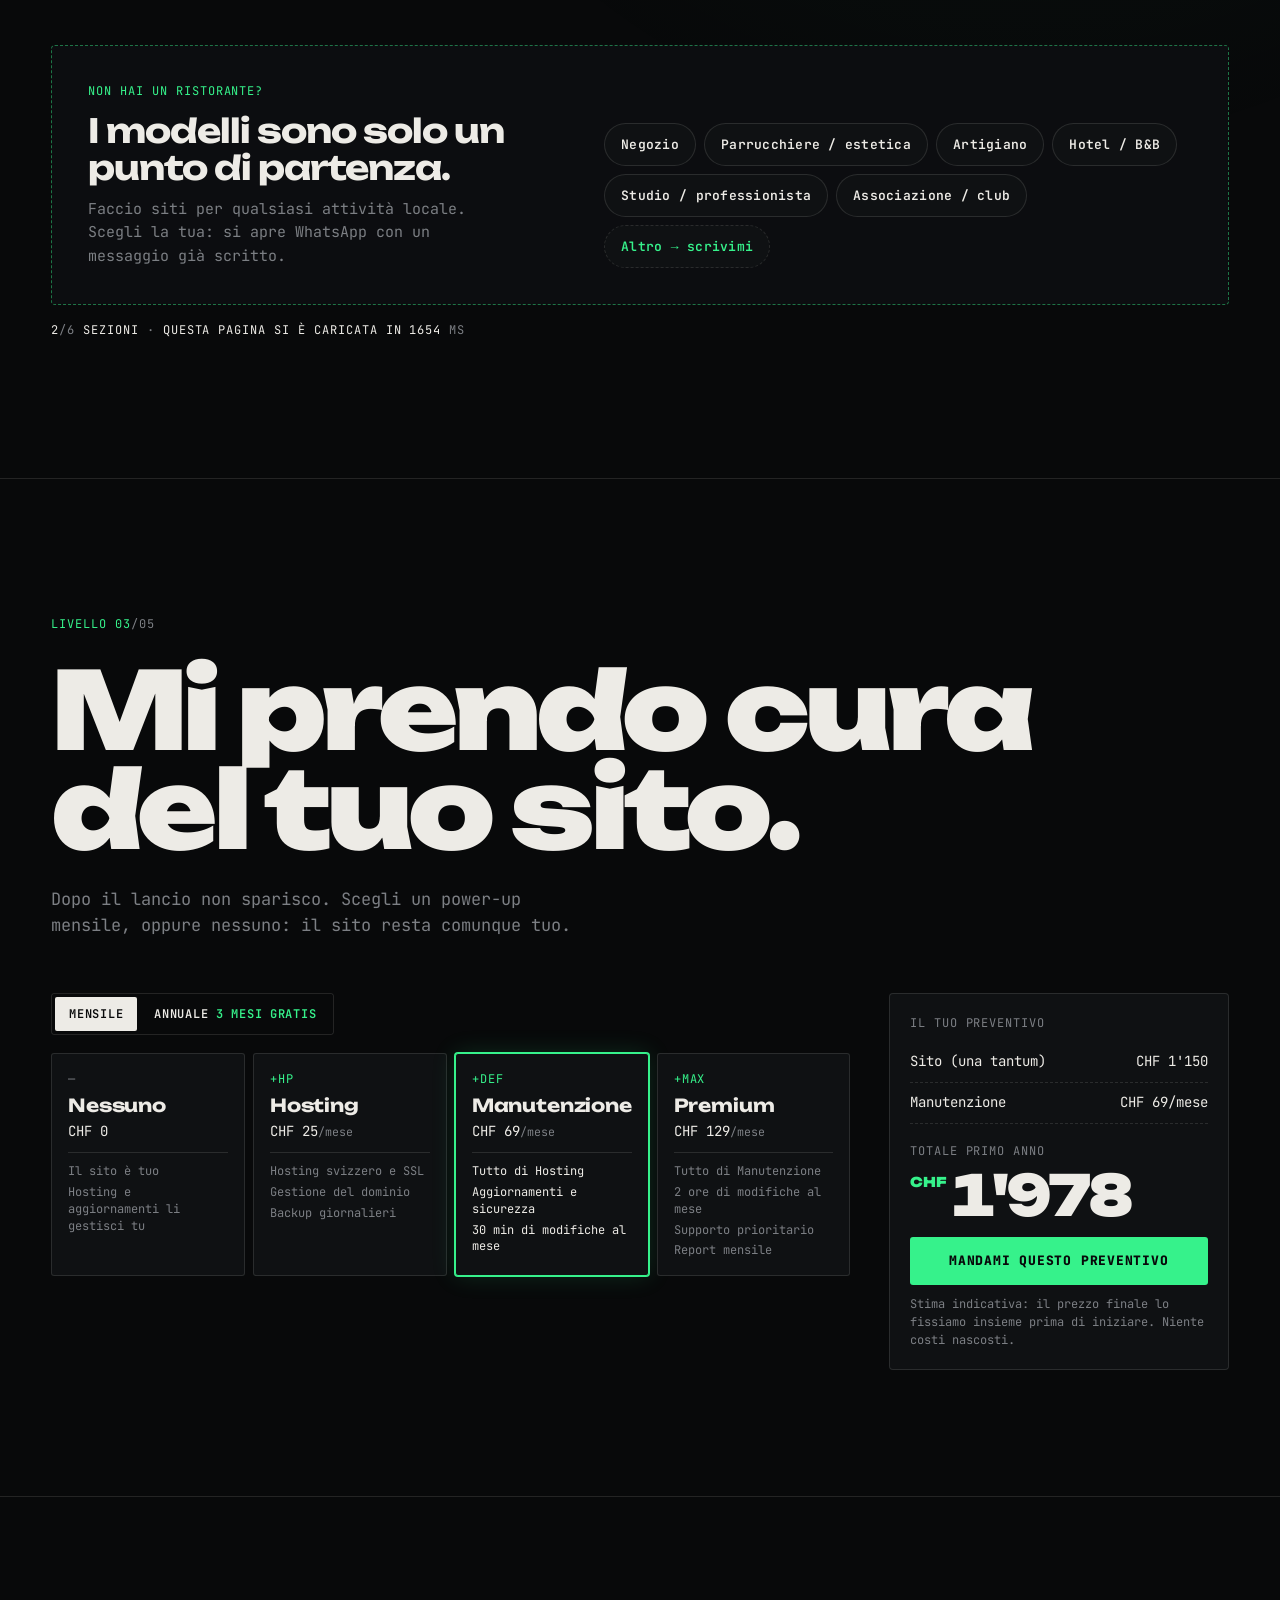
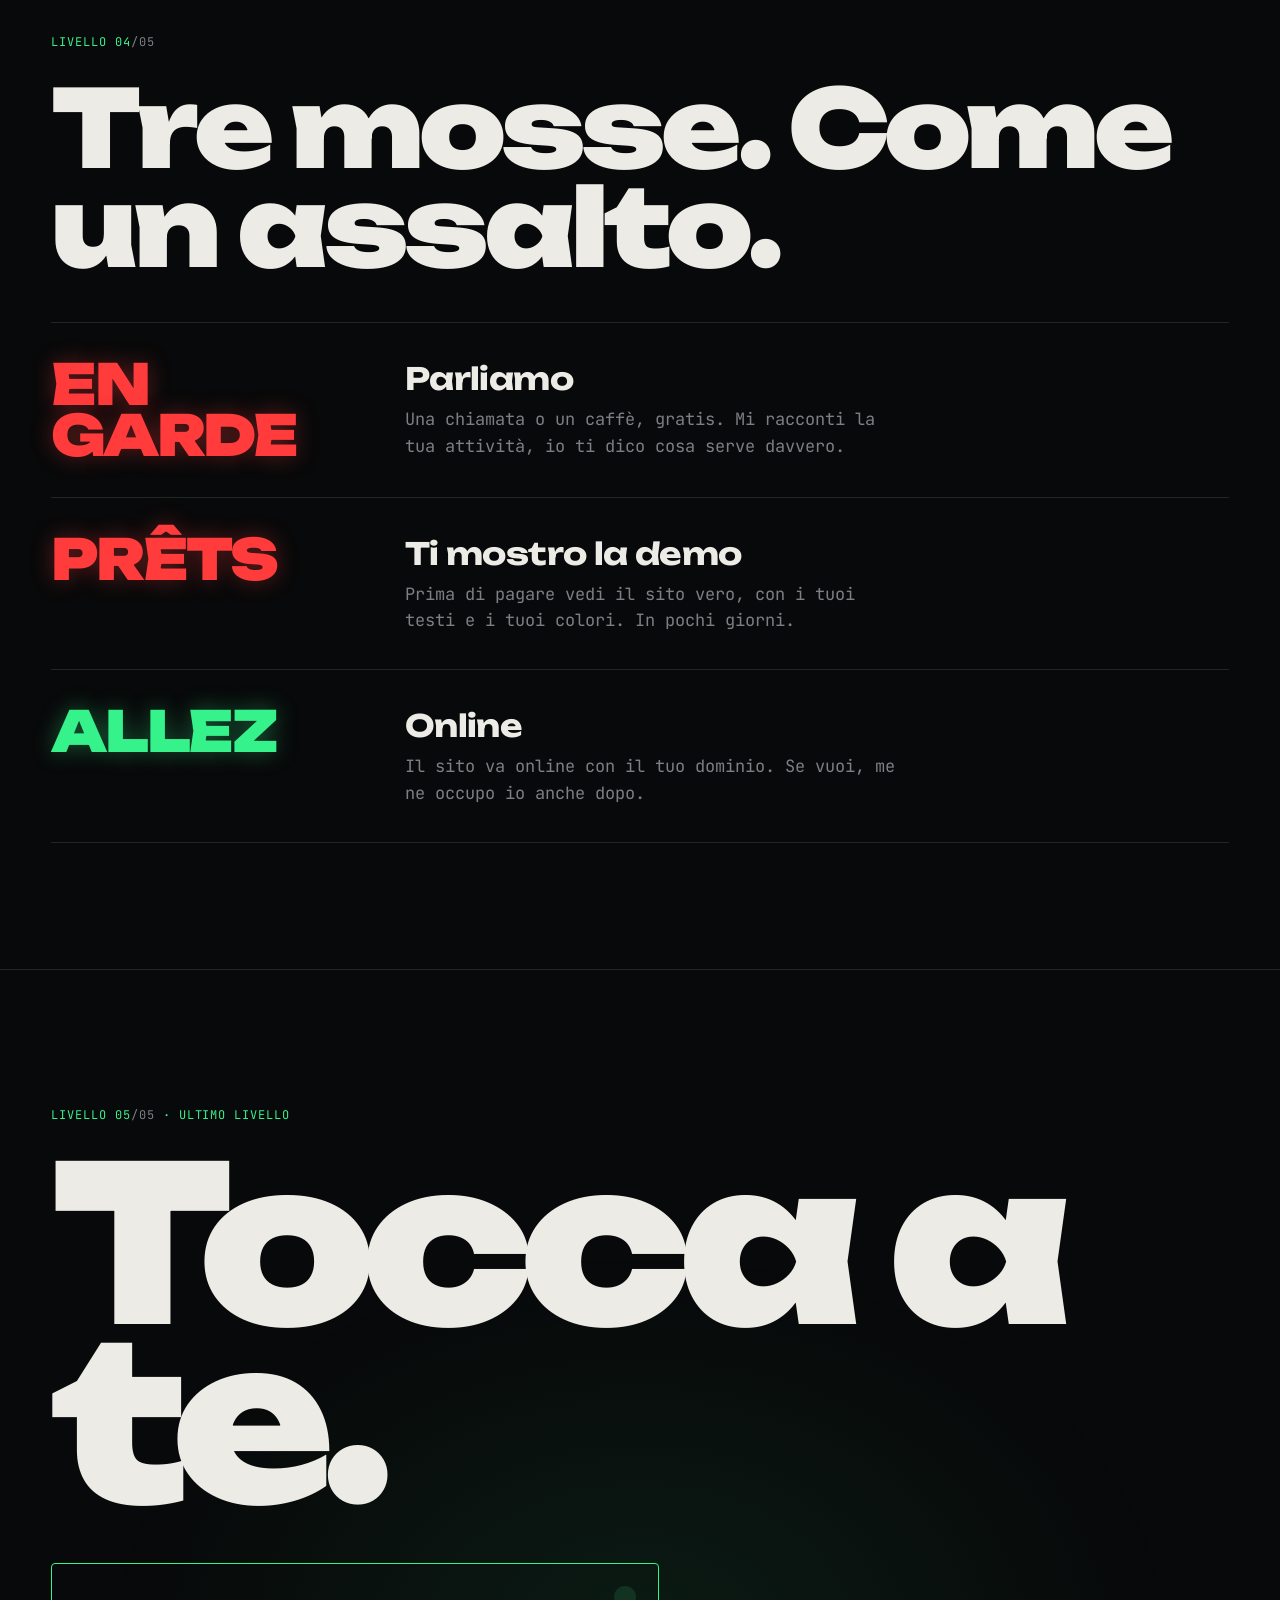
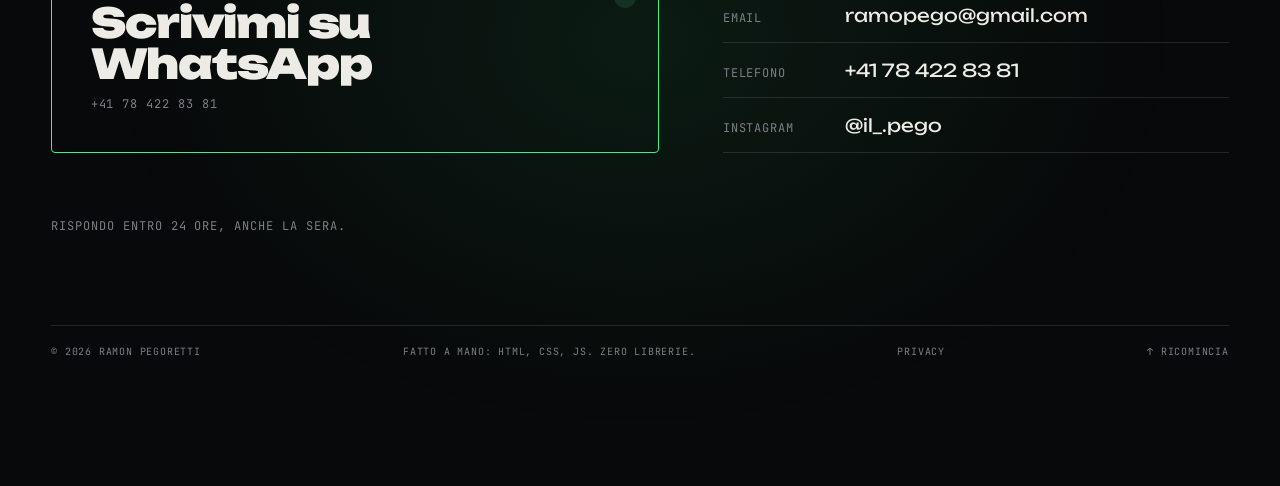
==== commit f7a3fd18: "Add 'Non hai un ristorante?' block with business-type WhatsApp chips Co-Authored-By: Claude Opus 5.5" ====
--- a/index.html
+++ b/index.html
@@ -206,6 +206,22 @@
       </div>
     </div>
   </div>
+  <aside class="other" aria-labelledby="otherTitle">
+    <div class="other__head">
+      <p class="mono other__tag" data-i18n="other.tag">NON HAI UN RISTORANTE?</p>
+      <h3 class="other__title" id="otherTitle" data-i18n="other.title">I modelli sono solo un punto di partenza.</h3>
+      <p class="other__text" data-i18n="other.text">Faccio siti per qualsiasi attività locale. Scegli la tua: si apre WhatsApp con un messaggio già scritto.</p>
+    </div>
+    <ul class="chips">
+      <li><a class="chip" href="https://wa.me/41784228381?text=Ciao%20Ramon%2C%20ho%20un%20negozio%20e%20mi%20piacerebbe%20un%20sito.%20Possiamo%20parlarne%3F" target="_blank" rel="noopener" data-biz="shop" data-i18n="biz.shop">Negozio</a></li>
+      <li><a class="chip" href="https://wa.me/41784228381?text=Ciao%20Ramon%2C%20ho%20un%20salone%20%28parrucchiere%20o%20estetica%29%20e%20mi%20piacerebbe%20un%20sito.%20Possiamo%20parlarne%3F" target="_blank" rel="noopener" data-biz="beauty" data-i18n="biz.beauty">Parrucchiere / estetica</a></li>
+      <li><a class="chip" href="https://wa.me/41784228381?text=Ciao%20Ramon%2C%20ho%20un%27attivit%C3%A0%20artigianale%20e%20mi%20piacerebbe%20un%20sito.%20Possiamo%20parlarne%3F" target="_blank" rel="noopener" data-biz="trade" data-i18n="biz.trade">Artigiano</a></li>
+      <li><a class="chip" href="https://wa.me/41784228381?text=Ciao%20Ramon%2C%20ho%20un%20hotel%20o%20B%26B%20e%20mi%20piacerebbe%20un%20sito.%20Possiamo%20parlarne%3F" target="_blank" rel="noopener" data-biz="stay" data-i18n="biz.stay">Hotel / B&B</a></li>
+      <li><a class="chip" href="https://wa.me/41784228381?text=Ciao%20Ramon%2C%20ho%20uno%20studio%20professionale%20e%20mi%20piacerebbe%20un%20sito.%20Possiamo%20parlarne%3F" target="_blank" rel="noopener" data-biz="studio" data-i18n="biz.studio">Studio / professionista</a></li>
+      <li><a class="chip" href="https://wa.me/41784228381?text=Ciao%20Ramon%2C%20ho%20un%27associazione%20e%20mi%20piacerebbe%20un%20sito.%20Possiamo%20parlarne%3F" target="_blank" rel="noopener" data-biz="club" data-i18n="biz.club">Associazione / club</a></li>
+      <li><a class="chip chip--other" href="#contatto" data-i18n="biz.other">Altro → scrivimi</a></li>
+    </ul>
+  </aside>
   <p class="build__meter mono"><span id="built">2</span>/6 <span data-i18n="l2.blocks">sezioni</span> · <span data-i18n="l2.speed">questa pagina si è caricata in</span> <span id="ms">–</span> ms</p>
 </section>
 
--- a/style.css
+++ b/style.css
@@ -393,3 +393,18 @@
 /* ============ configurator empty state ============ */
 .m-empty{margin:0 22px 22px;padding:14px 16px;border:1px dashed var(--rule);color:var(--mute);font-size:11px;letter-spacing:.02em;text-transform:none;
   animation:popup .6s cubic-bezier(.16,1,.3,1) both}
+
+/* ============ "not a restaurant?" block (level 02) ============ */
+.other{margin-top:8vh;display:grid;grid-template-columns:minmax(0,1fr) minmax(0,1.3fr);gap:24px clamp(24px,5vw,72px);align-items:end;
+  padding:clamp(22px,3vw,36px);border:1px dashed rgba(54,242,139,.45);border-radius:4px;background:rgba(15,17,19,.7)}
+.other__tag{color:var(--green);margin:0 0 12px}
+.other__title{margin:0;font:700 clamp(22px,2.6vw,36px)/1.1 var(--display);letter-spacing:-.03em;text-wrap:balance}
+.other__text{margin:12px 0 0;color:var(--dim);max-width:44ch;font-size:15px}
+.chips{list-style:none;margin:0;padding:0;display:flex;flex-wrap:wrap;gap:8px}
+.chip{display:inline-block;padding:12px 16px;border:1px solid var(--line);border-radius:999px;background:var(--bg-2);text-decoration:none;
+  font:600 13px var(--mono);letter-spacing:.02em;transition:.2s var(--ease)}
+.chip:hover,.chip:focus-visible{border-color:var(--green);color:var(--bg);background:var(--green)}
+.chip--other{border-style:dashed;color:var(--green)}
+.js .level:not(.unlocked) .other{opacity:0;transform:translateY(20px)}
+.js .other{transition:opacity .8s var(--ease) .3s,transform .8s var(--ease) .3s}
+@media (max-width:900px){.other{grid-template-columns:1fr;align-items:start}}
